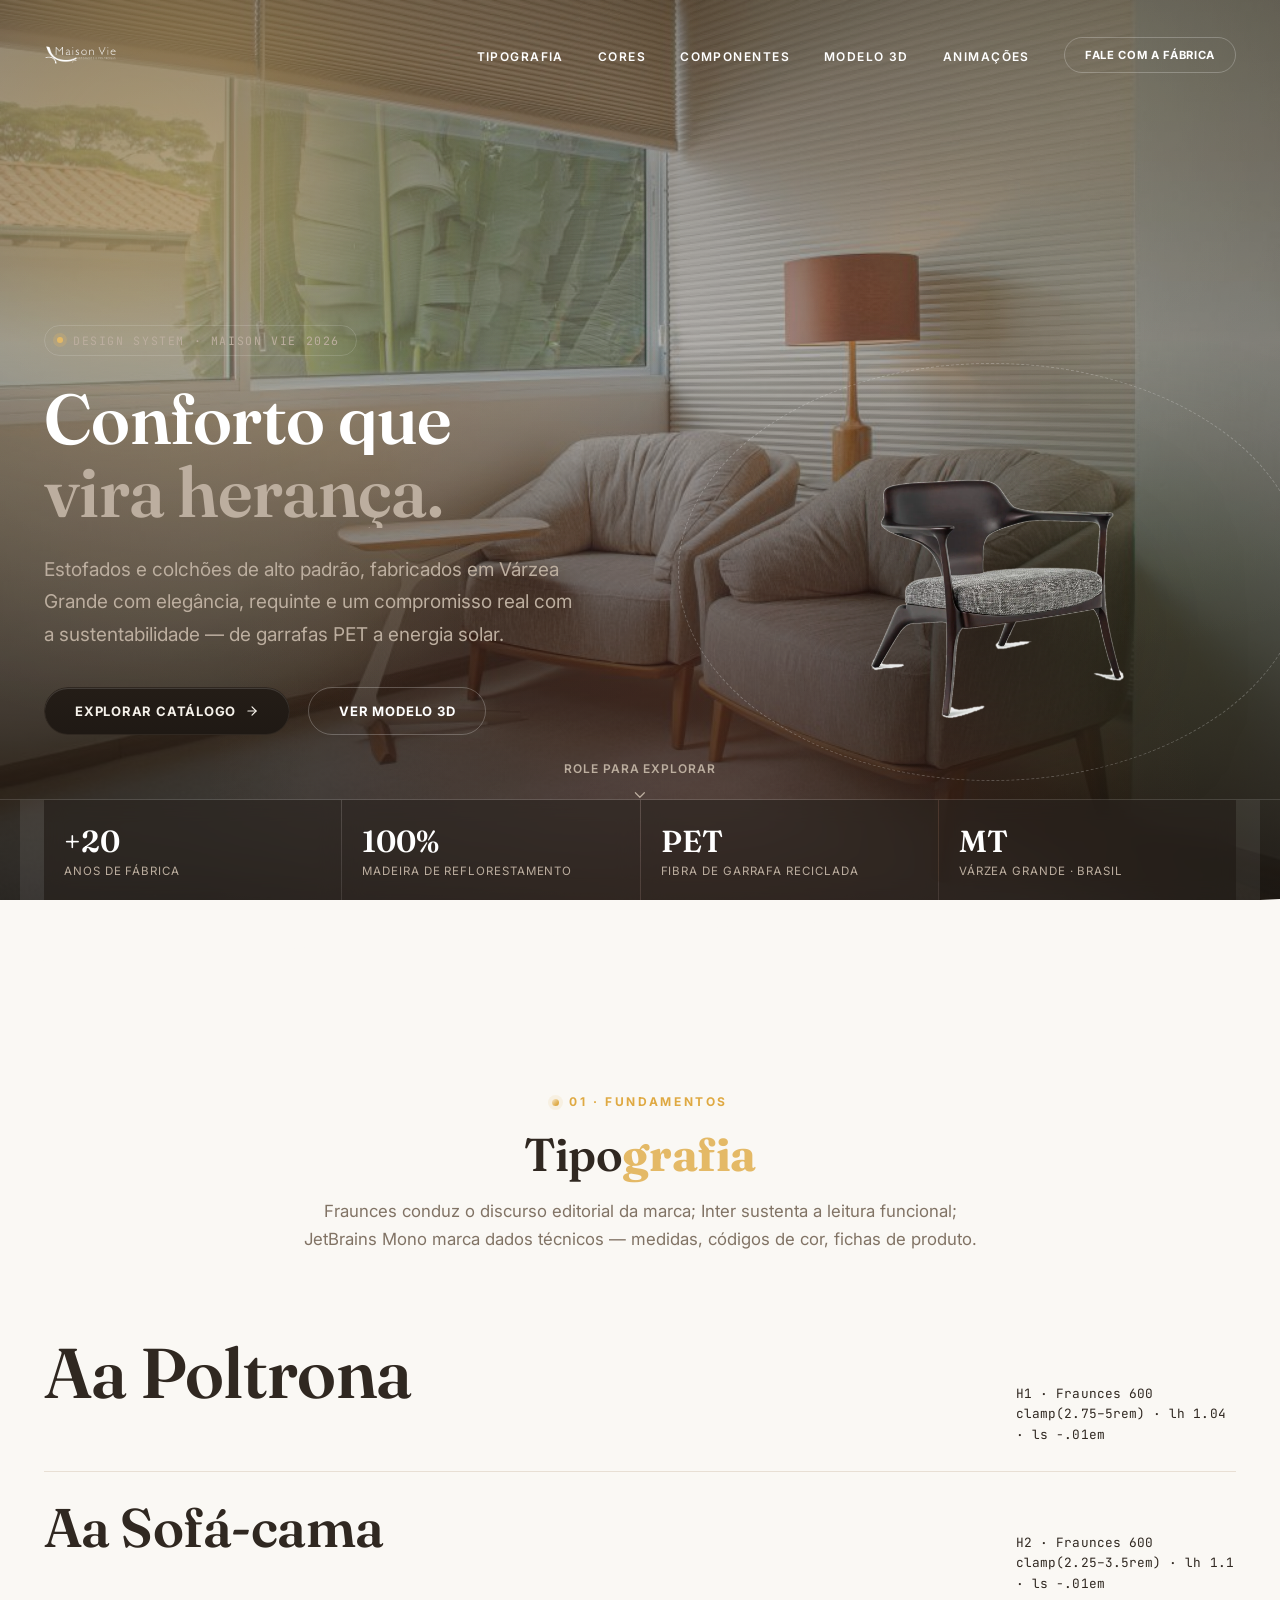
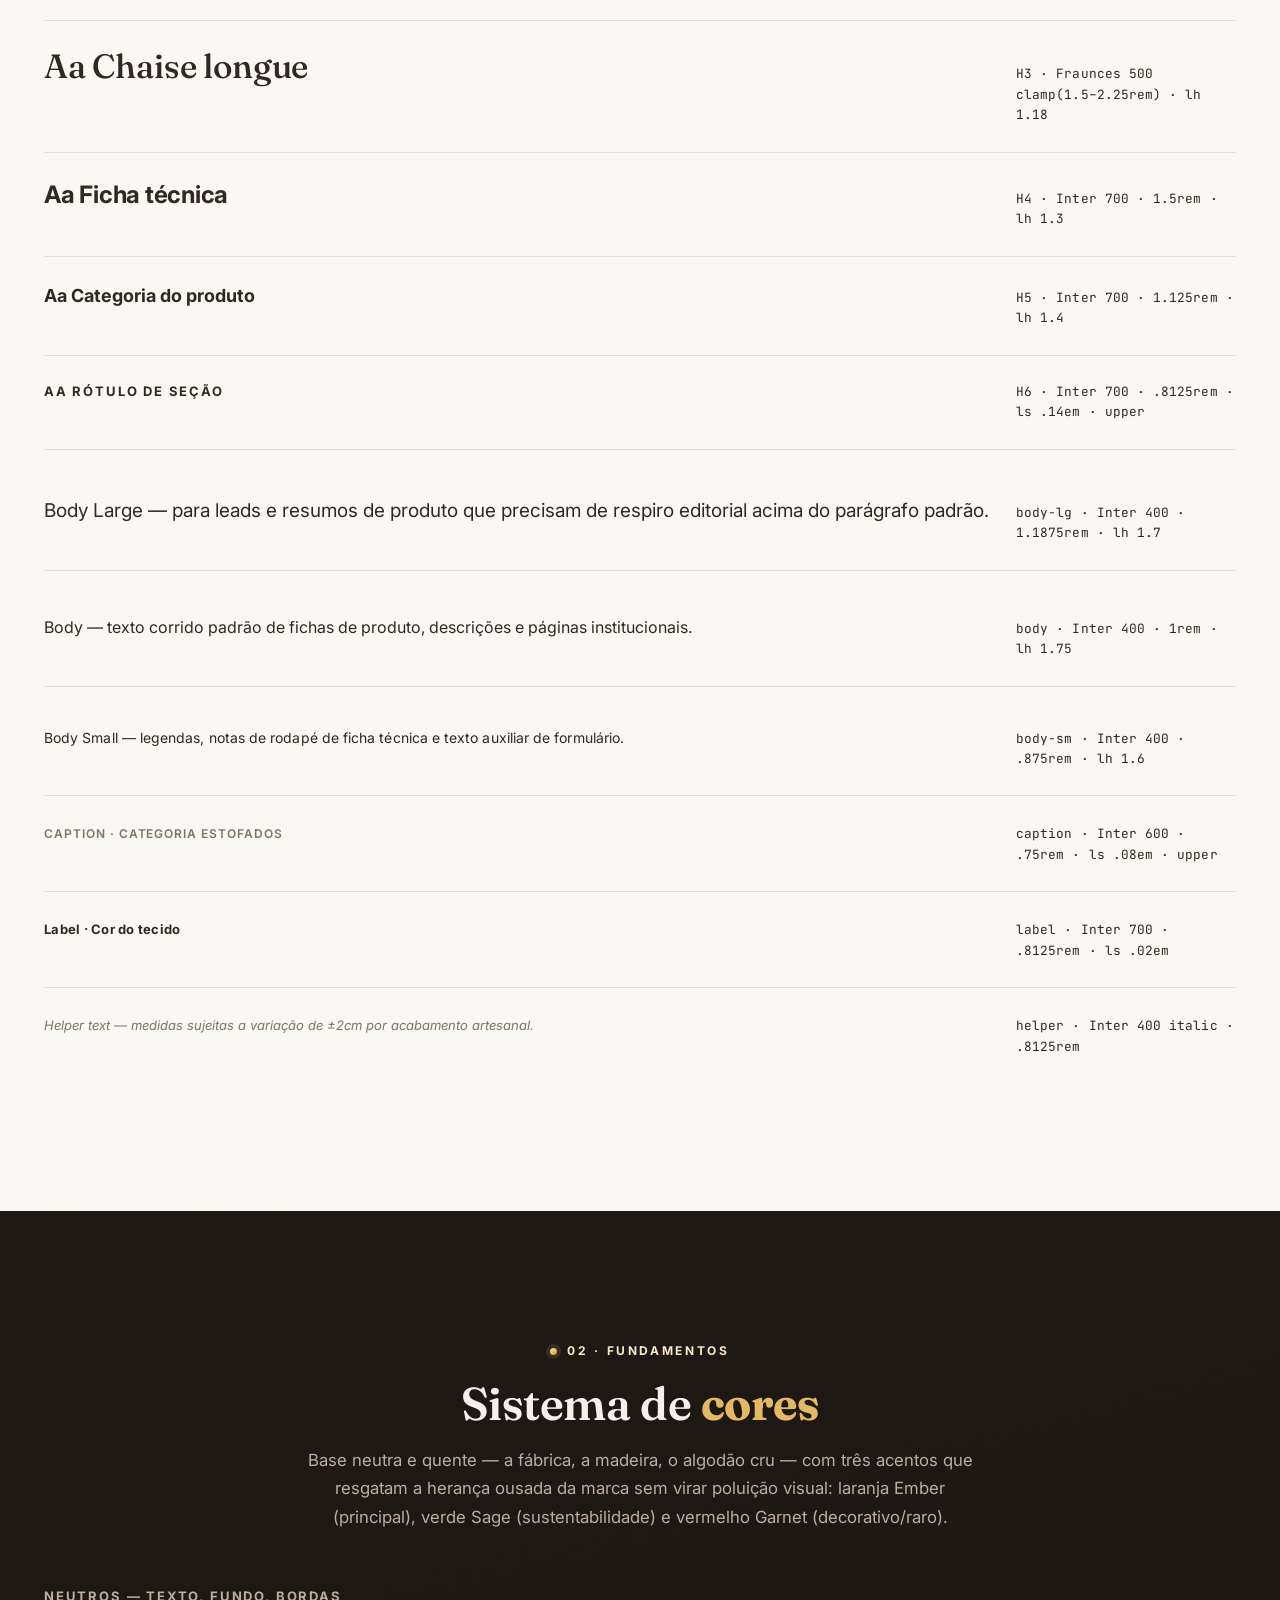
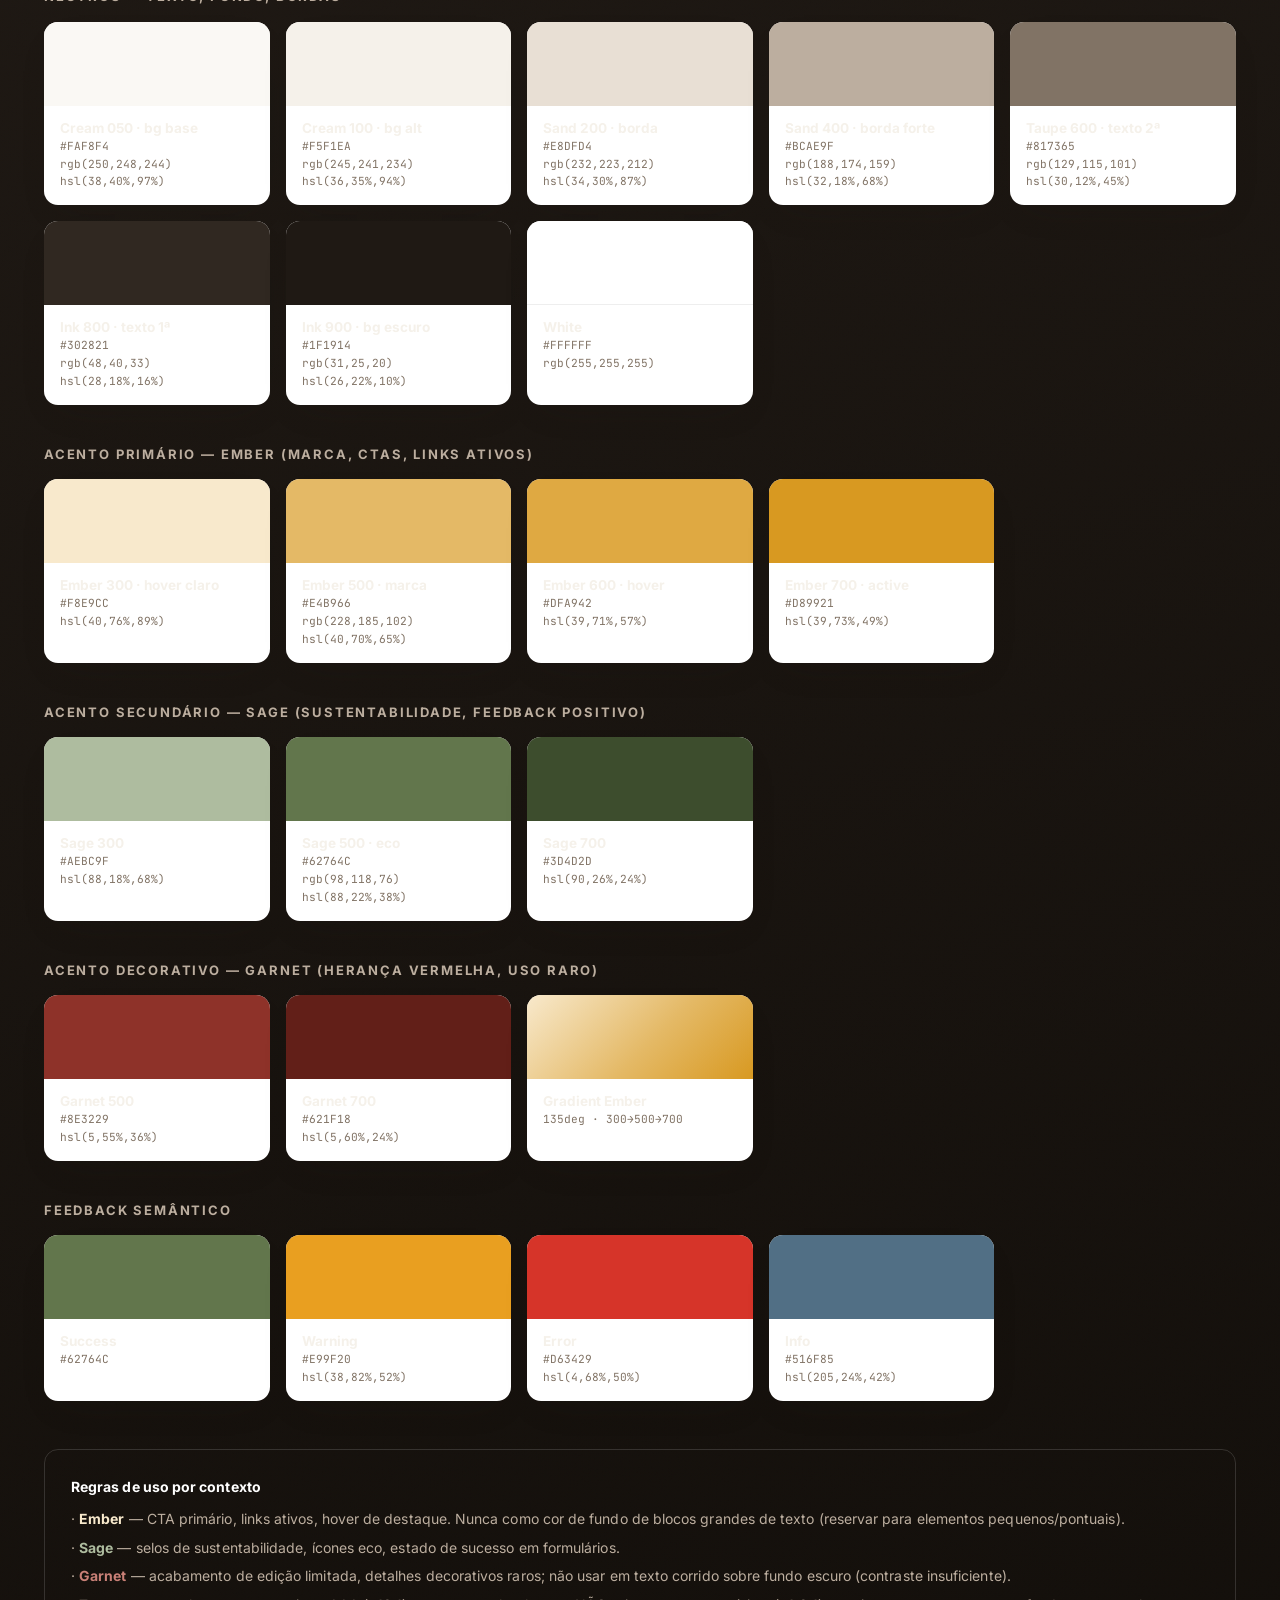
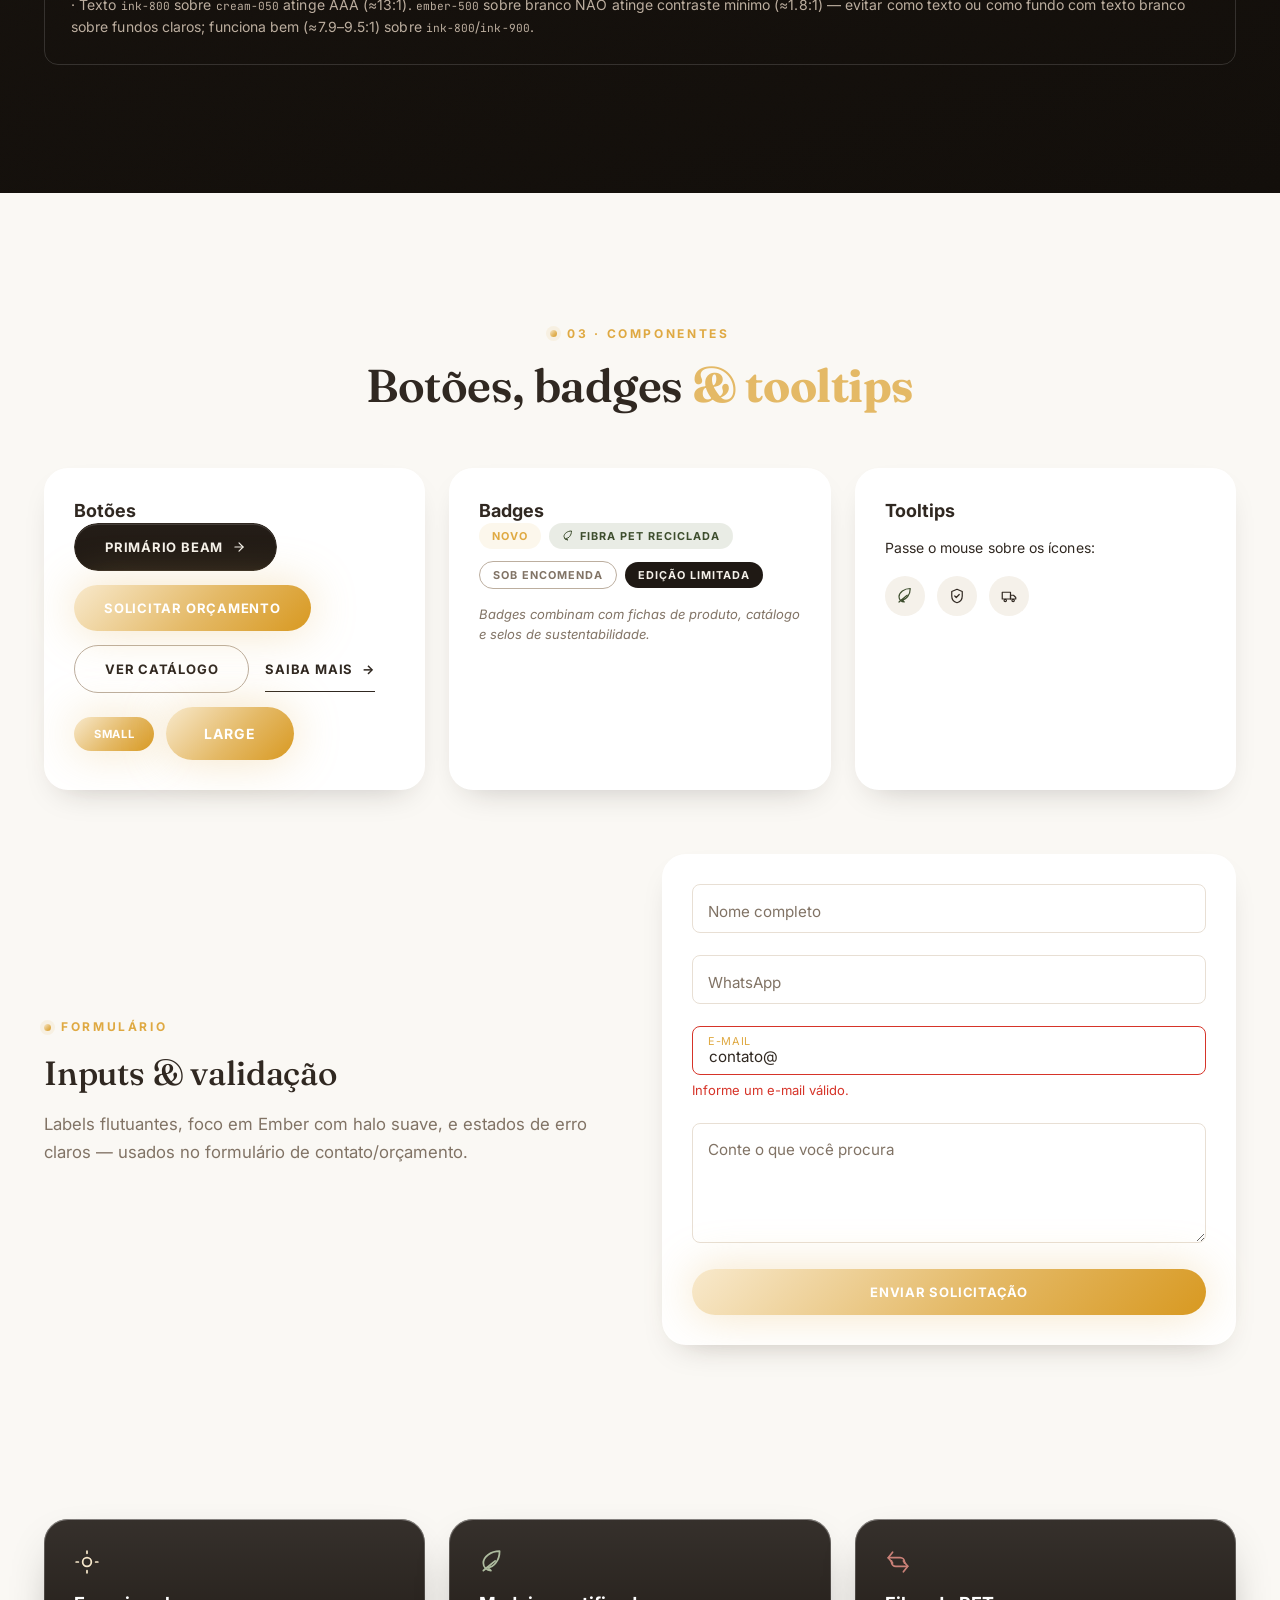
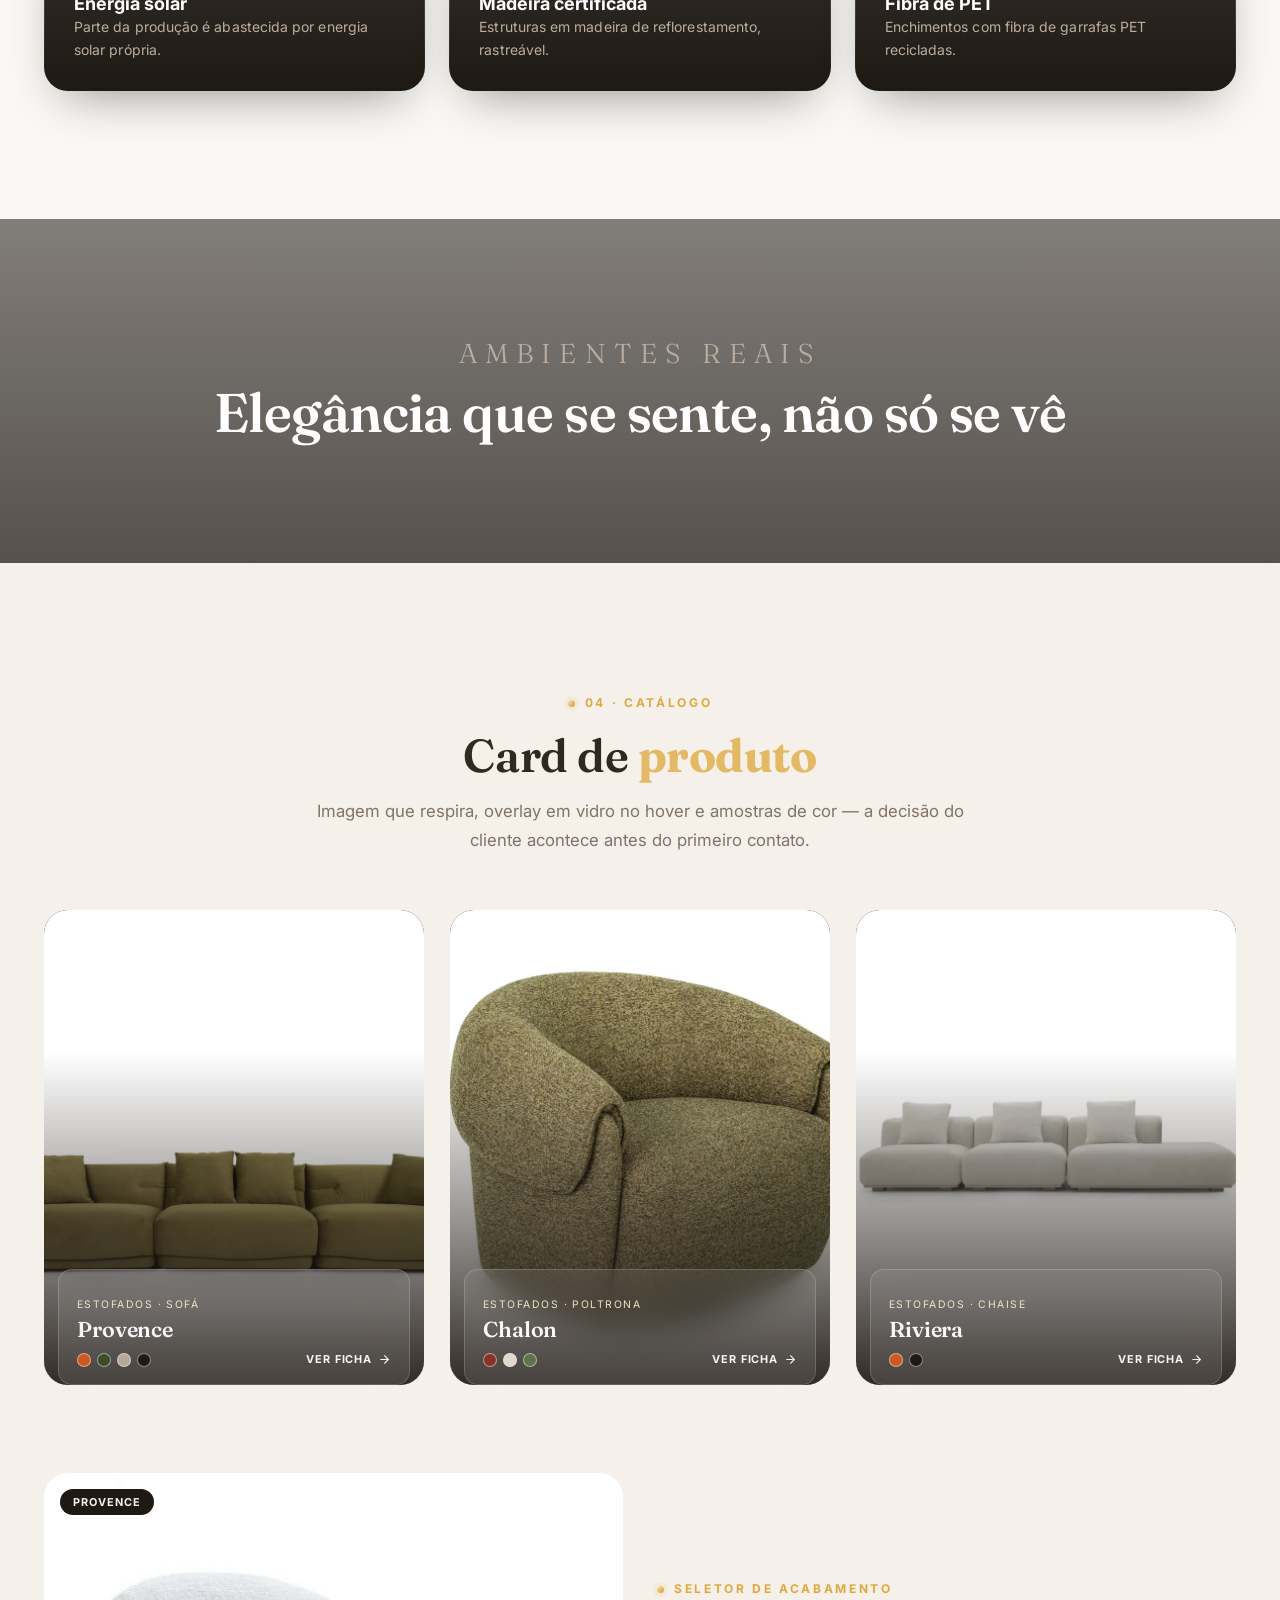
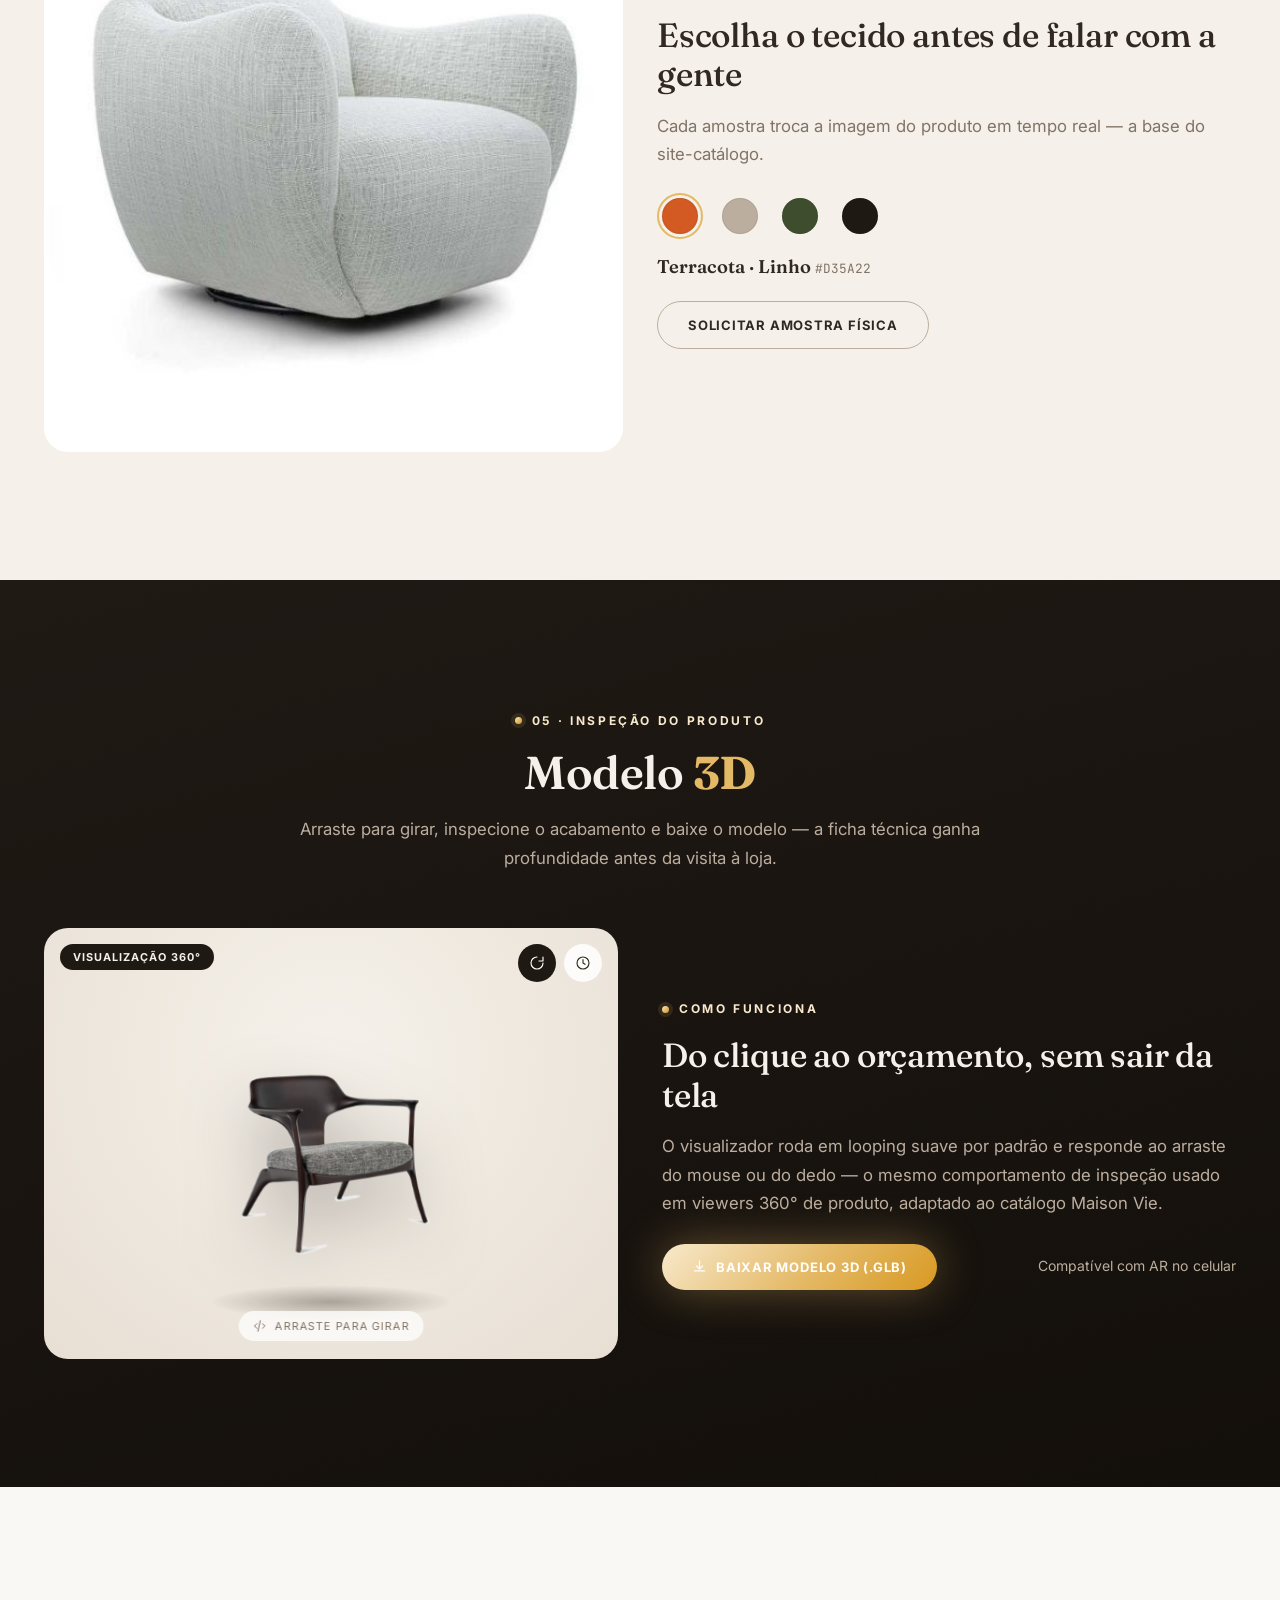
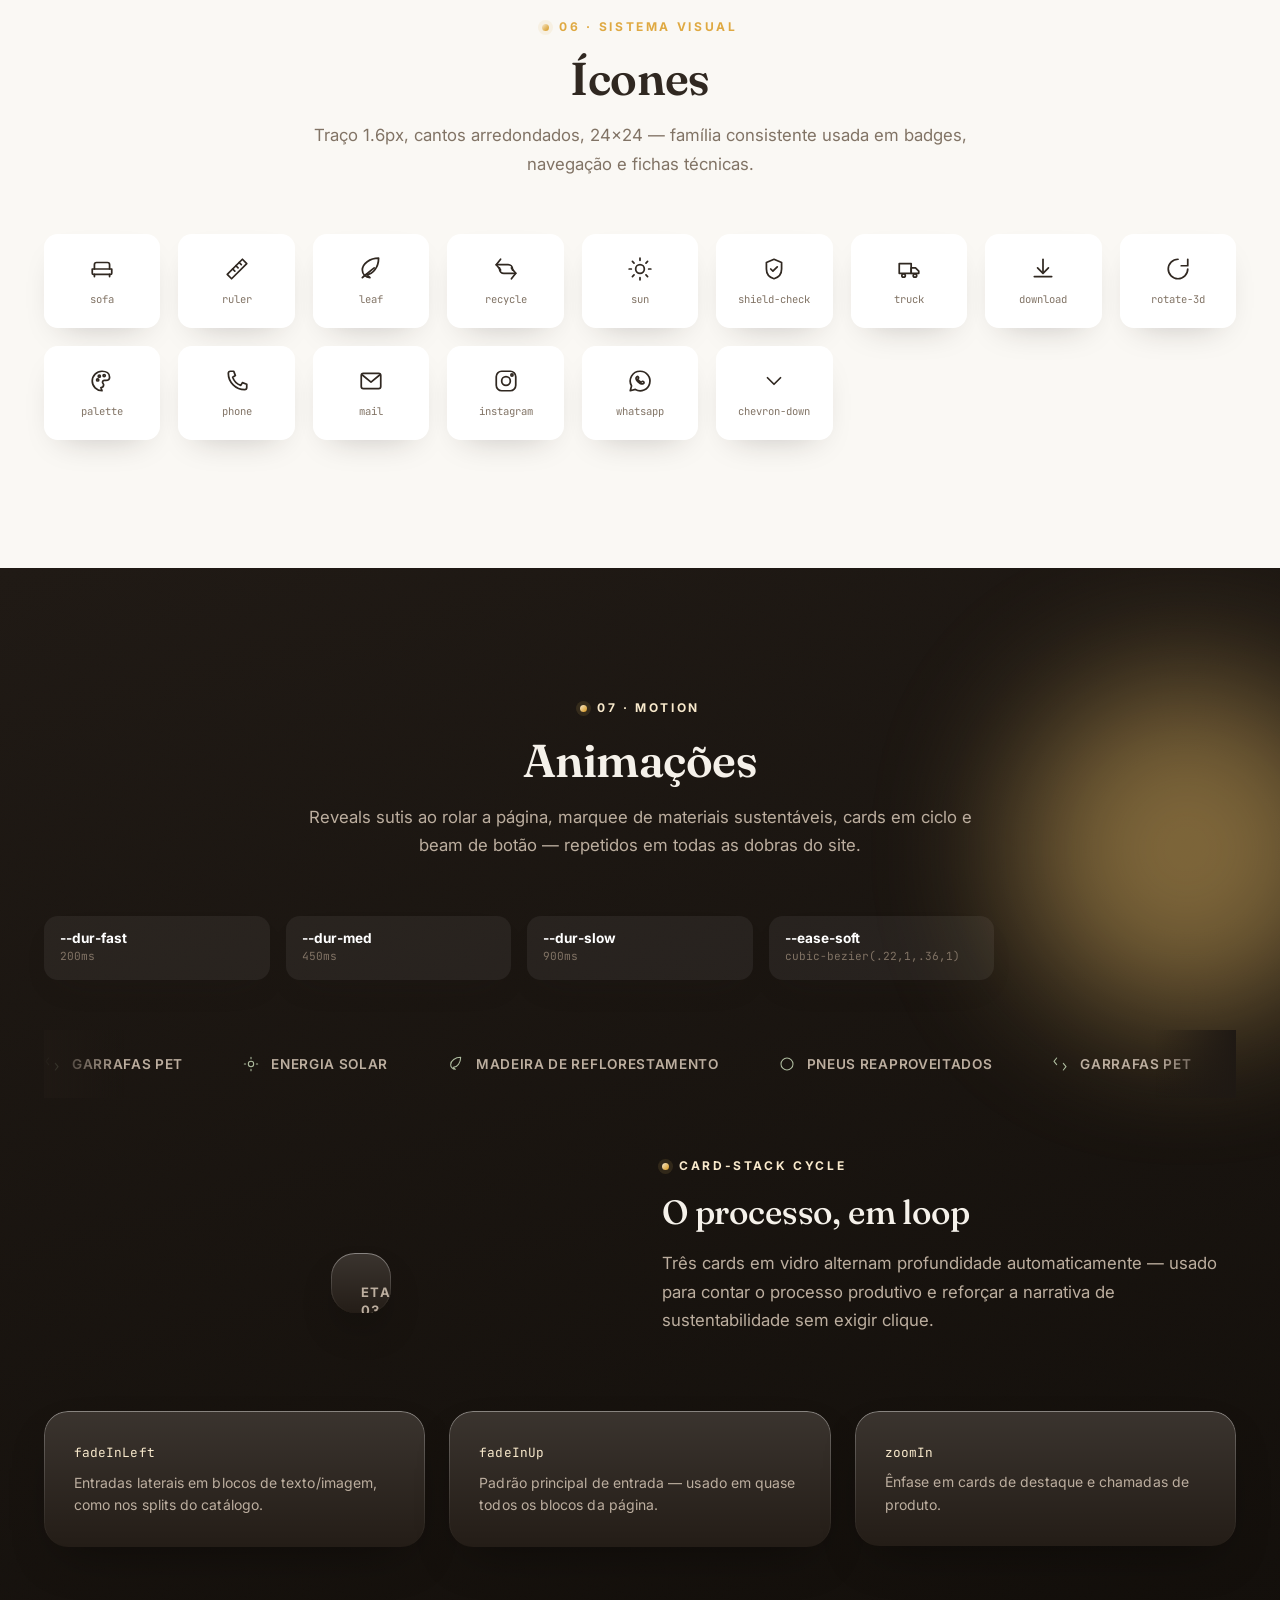
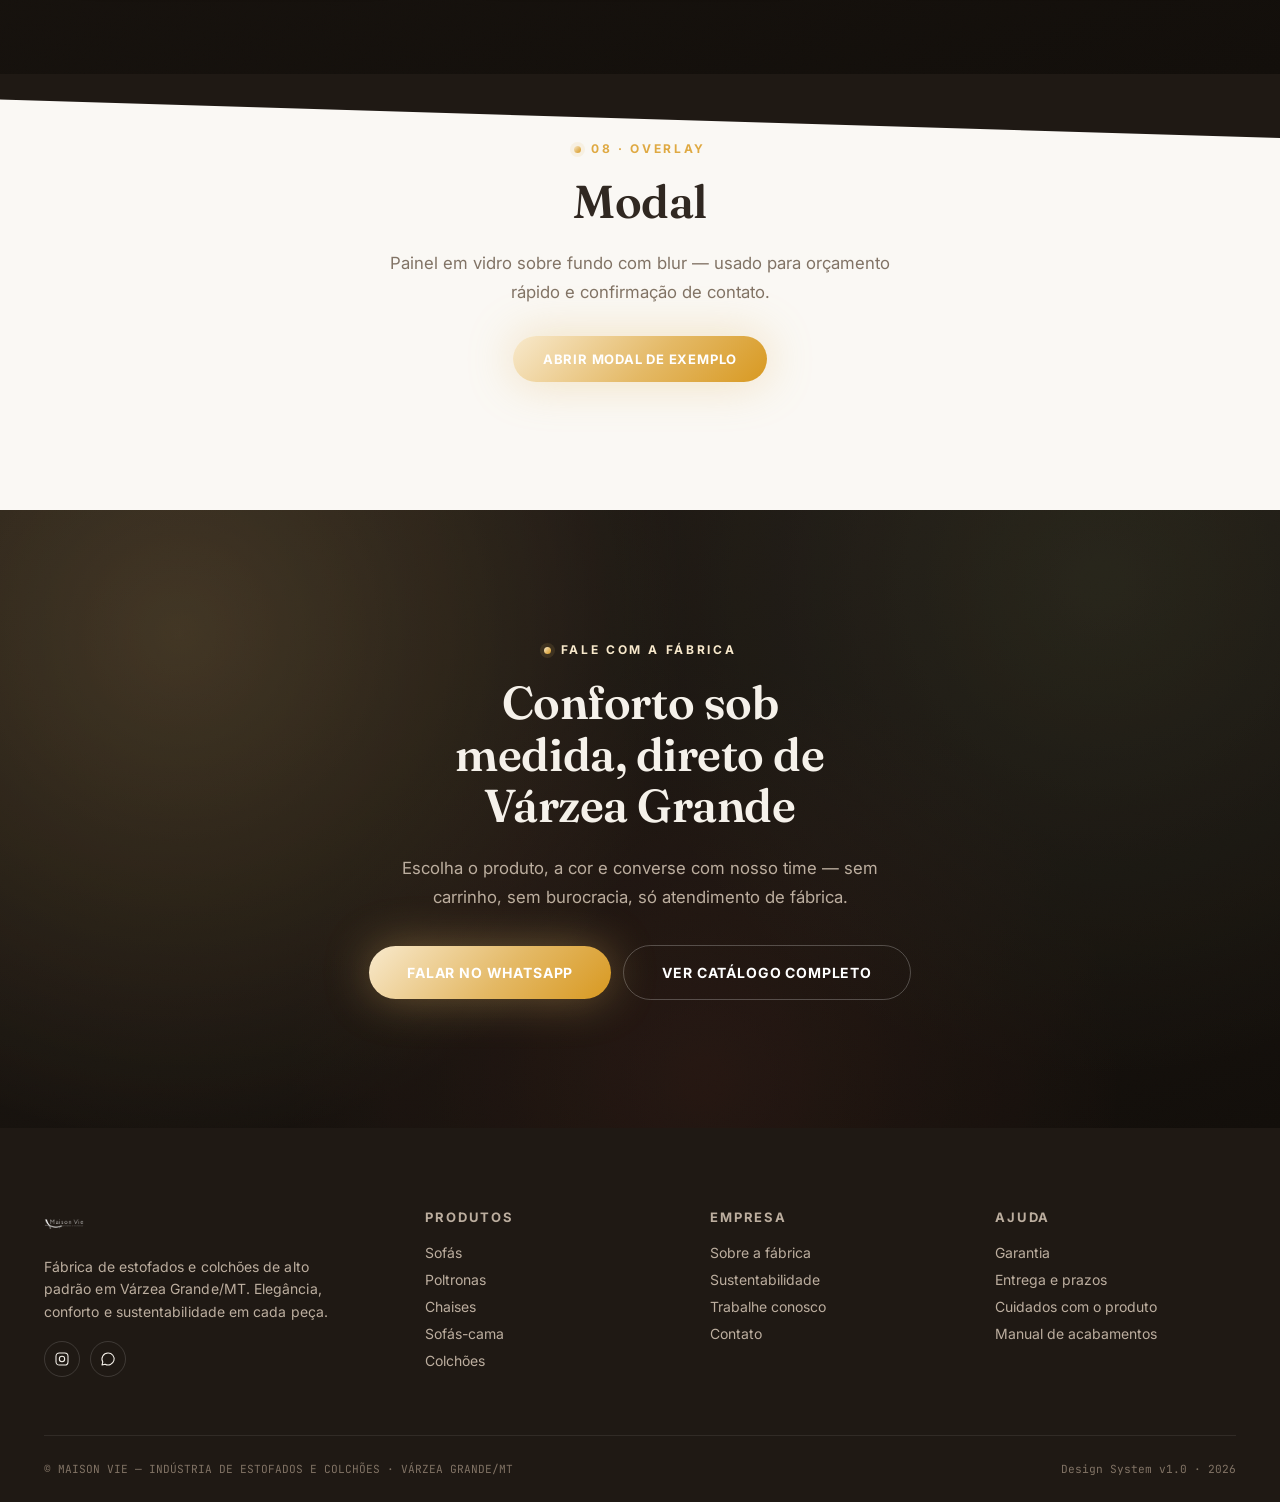
==== assets/design_system.html @ c8da2e6f "Initial commit: Maison Vie site Landing page com hero em vídeo, design system compartilhado (cores, " ====
<!DOCTYPE html>
<!--
  MAISON VIE — DESIGN SYSTEM
  Fábrica de estofados e colchões · Várzea Grande/MT
  Fontes de referência, cada uma usada apenas para o seu papel:
   1) pollusmoveis.com.br/design-system.html  → estrutura geral, arquitetura de seções, escala tipográfica, convenções de classe (.container/.section-title/.eyebrow/.btn/.catalog-card__*/.js-animation)
   2) artefacto.com.br_default/design-system.html → navbar fixa com troca de estado no scroll + composição/efeitos da hero
   3) meucentury.com/design-system.html → padrão de viewer 360°/3D do produto (arrastar para girar, inspeção do modelo)
   4) instagram-slides/index.html → motion system geral (reveal on scroll, marquee, border-beam, card-stack) + glassmorphism nos cards
-->
<html lang="pt-BR">
<head>
<meta charset="utf-8"/>
<meta name="viewport" content="width=device-width, initial-scale=1.0"/>
<title>Maison Vie — Design System</title>
<meta name="description" content="Sistema de design da Maison Vie — fábrica de estofados e colchões. Tipografia, cores, componentes e motion para um site-catálogo de alto padrão."/>
<link rel="icon" href="img/logo-maisonvie.png"/>

<!-- ============================================================
     FONTES — estratégia de carregamento
     - CDN: Google Fonts via preconnect + endpoint css2 (sem self-host nesta fase de protótipo).
     - font-display: swap em todas as famílias para evitar FOIT.
     - Faixas de peso carregadas sob demanda (apenas os pesos usados no sistema, nunca a família inteira):
       · Fraunces (display/editorial, eixo óptico 9..144) → 300 / 500 / 600 / 700 (+ itálico 500 para acento editorial)
       · Inter (corpo, UI, nav, labels) → 400 / 500 / 600 / 700 / 800
       · JetBrains Mono (specs, medidas, dados técnicos) → 400 / 500
     - Fallback stacks 100% locais caso o CDN falhe (ver --font-* abaixo).
     ============================================================ -->
<link rel="preconnect" href="https://fonts.googleapis.com"/>
<link rel="preconnect" href="https://fonts.gstatic.com" crossorigin/>
<link href="https://fonts.googleapis.com/css2?family=Fraunces:ital,opsz,wght@0,9..144,300;0,9..144,500;0,9..144,600;0,9..144,700;1,9..144,500&family=Inter:wght@400;500;600;700;800&family=JetBrains+Mono:wght@400;500&display=swap" rel="stylesheet"/>

<style>
/* ==========================================================================
   1. RESET & BASE
   ========================================================================== */
*,*::before,*::after{box-sizing:border-box;}
html{scroll-behavior:smooth;}
body{margin:0;font-family:var(--font-body);font-weight:400;font-size:1rem;color:var(--ink-800);background:var(--cream-050);-webkit-font-smoothing:antialiased;-moz-osx-font-smoothing:grayscale;text-rendering:optimizeLegibility;overflow-x:hidden;}
img{max-width:100%;display:block;}
a{color:inherit;text-decoration:none;}
ul{list-style:none;margin:0;padding:0;}
button{font:inherit;cursor:pointer;background:none;border:none;color:inherit;}
svg{display:block;}
::selection{background:var(--ember-300);color:var(--ink-900);}

/* ==========================================================================
   2. DESIGN TOKENS
   ========================================================================== */
:root{
  /* ---- type families ---- */
  --font-display:'Fraunces',ui-serif,Georgia,'Times New Roman',serif;      /* editorial, h1–h3, hero */
  --font-body:'Inter','Segoe UI',Helvetica,Arial,sans-serif;               /* corpo, UI, nav, labels */
  --font-mono:'JetBrains Mono','SFMono-Regular',Consolas,monospace;        /* specs, medidas, dados técnicos */

  /* ---- neutrals (base premium, quente) ---- */
  --white:#FFFFFF;
  --cream-050:#FAF8F4;
  --cream-100:#F5F1EA;
  --sand-200:#E8DFD4;
  --sand-400:#BCAE9F;
  --taupe-600:#817365;
  --ink-800:#302821;
  --ink-900:#1F1914;

  /* ---- primary accent · Ember (herança laranja) ---- */
  --ember-300:#F8E9CC;
  --ember-500:#E4B966;   /* cor de marca principal */
  --ember-600:#DFA942;
  --ember-700:#D89921;

  /* ---- secondary accent · Sage (herança verde / sustentabilidade) ---- */
  --sage-300:#AEBC9F;
  --sage-500:#62764C;
  --sage-700:#3D4D2D;

  /* ---- tertiary / decorative accent · Garnet (herança vermelha) ---- */
  --garnet-500:#8E3229;
  --garnet-700:#621F18;

  /* ---- feedback semântico ---- */
  --feedback-success:#62764C; /* = sage-500 */
  --feedback-warning:#E99F20;
  --feedback-error:#D63429;
  --feedback-info:#516F85;

  /* ---- opacidades utilitárias (rgba pré-calculadas a partir do accent primário) ---- */
  --ember-05:rgba(228,185,102,.05);
  --ember-12:rgba(228,185,102,.12);
  --ember-24:rgba(228,185,102,.24);
  --ember-45:rgba(228,185,102,.45);
  --ink-45:rgba(31,25,20,.45);
  --ink-70:rgba(31,25,20,.70);
  --white-08:rgba(255,255,255,.08);
  --white-14:rgba(255,255,255,.14);
  --white-24:rgba(255,255,255,.24);

  /* ---- gradientes de marca ---- */
  --gradient-ember:linear-gradient(135deg,var(--ember-300) 0%,var(--ember-500) 55%,var(--ember-700) 100%);
  --gradient-dark:linear-gradient(165deg,var(--ink-900) 0%,#120e0a 100%);
  --gradient-mesh:
    radial-gradient(circle at 14% 20%, rgba(228,185,102,.30), transparent 42%),
    radial-gradient(circle at 86% 12%, rgba(98,118,76,.24), transparent 40%),
    radial-gradient(circle at 55% 92%, rgba(142,50,41,.20), transparent 46%);

  /* ---- profundidade ---- */
  --shadow-soft:0 24px 60px -24px rgba(31,25,20,.35);
  --shadow-card:0 14px 34px -18px rgba(31,25,20,.28);
  --glow-ember:0 0 46px rgba(228,185,102,.38);

  /* ---- raio / espaço ---- */
  --radius-sm:8px; --radius-md:14px; --radius-lg:24px; --radius-full:999px;

  /* ---- motion tokens ---- */
  --ease-soft:cubic-bezier(.22,1,.36,1);
  --ease-out:cubic-bezier(.16,1,.3,1);
  --dur-fast:200ms; --dur-med:450ms; --dur-slow:900ms;
}

/* ==========================================================================
   3. ESCALA TIPOGRÁFICA
   h1→h6 · body-lg/body/body-sm · caption/label/helper
   ========================================================================== */
h1,.h1{font-family:var(--font-display);font-weight:600;font-size:clamp(2.75rem,2rem + 3vw,5rem);line-height:1.04;letter-spacing:-.01em;margin:0;}
h2,.h2{font-family:var(--font-display);font-weight:600;font-size:clamp(2.25rem,1.8rem + 2vw,3.5rem);line-height:1.1;letter-spacing:-.01em;margin:0;}
h3,.h3{font-family:var(--font-display);font-weight:500;font-size:clamp(1.5rem,1.3rem + 1vw,2.25rem);line-height:1.18;letter-spacing:-.005em;margin:0;}
h4,.h4{font-family:var(--font-body);font-weight:700;font-size:1.5rem;line-height:1.3;letter-spacing:-.01em;margin:0;}
h5,.h5{font-family:var(--font-body);font-weight:700;font-size:1.125rem;line-height:1.4;letter-spacing:0;margin:0;}
h6,.h6{font-family:var(--font-body);font-weight:700;font-size:.8125rem;line-height:1.4;letter-spacing:.14em;text-transform:uppercase;margin:0;}

.font-accent{font-family:var(--font-display);font-style:italic;font-weight:500;}
.text-gradient{background:var(--gradient-ember);-webkit-background-clip:text;background-clip:text;-webkit-text-fill-color:transparent;color:var(--ember-500);}

.body-lg{font-family:var(--font-body);font-weight:400;font-size:1.1875rem;line-height:1.7;letter-spacing:0;}
.body{font-family:var(--font-body);font-weight:400;font-size:1rem;line-height:1.75;letter-spacing:0;}
.body-sm{font-family:var(--font-body);font-weight:400;font-size:.875rem;line-height:1.6;letter-spacing:.005em;}
.caption{font-family:var(--font-body);font-weight:600;font-size:.75rem;line-height:1.5;letter-spacing:.08em;text-transform:uppercase;color:var(--taupe-600);}
.label{font-family:var(--font-body);font-weight:700;font-size:.8125rem;line-height:1.4;letter-spacing:.02em;}
.helper{font-family:var(--font-body);font-weight:400;font-size:.8125rem;line-height:1.5;font-style:italic;color:var(--taupe-600);}
code,.mono{font-family:var(--font-mono);font-size:.8em;}

.eyebrow{display:inline-flex;align-items:center;gap:10px;font-family:var(--font-body);font-weight:700;font-size:.75rem;line-height:1.4;letter-spacing:.22em;text-transform:uppercase;color:var(--ember-600);margin:0 0 18px;}
.eyebrow::before{content:"";width:7px;height:7px;border-radius:50%;background:var(--gradient-ember);box-shadow:0 0 0 4px var(--ember-12);animation:pulseDot 2.4s var(--ease-soft) infinite;}
.section--dark .eyebrow{color:var(--ember-300);}

.section-title{font-family:var(--font-display);font-weight:600;font-size:clamp(2rem,1.6rem + 1.6vw,3rem);line-height:1.12;letter-spacing:-.01em;}
.section-title strong{font-weight:700;color:var(--ember-500);}
.section-text{font-family:var(--font-body);font-size:1.05rem;line-height:1.7;color:var(--taupe-600);}
.section--dark .section-text{color:var(--sand-400);}

.nav-link{font-family:var(--font-body);font-weight:600;font-size:.75rem;letter-spacing:.12em;text-transform:uppercase;}

/* ==========================================================================
   4. LAYOUT / CONTAINERS / BACKGROUNDS DE SEÇÃO
   ========================================================================== */
.container{width:100%;max-width:1240px;margin:0 auto;padding:0 24px;}
.section{position:relative;padding-block:clamp(72px,10vw,150px);overflow:hidden;}
.section--dark{background:var(--gradient-dark);color:var(--cream-100);}
.section--light{background:var(--cream-050);}
.section--sand{background:var(--cream-100);}
.section__bg{position:absolute;inset:0;z-index:0;pointer-events:none;}
.section__head{position:relative;z-index:1;max-width:680px;margin:0 auto 56px;text-align:center;}
.section > .container{position:relative;z-index:1;}

.grain{position:absolute;inset:0;opacity:.045;mix-blend-mode:overlay;background-image:url("data:image/svg+xml;utf8,<svg xmlns='http://www.w3.org/2000/svg' width='140' height='140'><filter id='n'><feTurbulence type='fractalNoise' baseFrequency='0.85' numOctaves='2' stitchTiles='stitch'/></filter><rect width='100%25' height='100%25' filter='url(%23n)'/></svg>");}
.blob{position:absolute;border-radius:50%;filter:blur(70px);opacity:.5;animation:floatBlob 16s var(--ease-soft) infinite alternate;}
.grid-pattern{background-image:radial-gradient(circle at 1px 1px, rgba(255,255,255,.08) 1px, transparent 0);background-size:26px 26px;}

/* wave separator (mirrors pollus .wave-separator) */
.wave-separator{height:64px;margin:-1px 0;line-height:0;position:relative;z-index:1;}
.wave-separator svg{width:100%;height:100%;}
.wave-separator .fill-a{fill:var(--fill-a,#fff);}
.wave-separator .fill-b{fill:var(--fill-b,#fff);}

/* ==========================================================================
   5. MOTION / REVEAL ENGINE
   (fusão pollus .js-animation + AOS-like data-attr, motor instagram-slides IntersectionObserver)
   ========================================================================== */
@keyframes fadeIn{from{opacity:0;}to{opacity:1;}}
@keyframes fadeInUp{from{opacity:0;filter:blur(6px);transform:translate3d(0,36px,0);}to{opacity:1;filter:blur(0);transform:translate3d(0,0,0);}}
@keyframes fadeInLeft{from{opacity:0;filter:blur(6px);transform:translate3d(-36px,0,0);}to{opacity:1;filter:blur(0);transform:translate3d(0,0,0);}}
@keyframes fadeInRight{from{opacity:0;filter:blur(6px);transform:translate3d(36px,0,0);}to{opacity:1;filter:blur(0);transform:translate3d(0,0,0);}}
@keyframes zoomIn{from{opacity:0;transform:scale3d(.92,.92,1);}to{opacity:1;transform:scale3d(1,1,1);}}

.js-animation,[data-reveal]{opacity:0;animation-duration:900ms;animation-timing-function:var(--ease-soft);animation-fill-mode:both;}
.js-animation.in-view.fadeIn,[data-reveal="fade"].in-view{animation-name:fadeIn;}
.js-animation.in-view.fadeInUp,[data-reveal="up"].in-view{animation-name:fadeInUp;}
.js-animation.in-view.fadeInLeft,[data-reveal="left"].in-view{animation-name:fadeInLeft;}
.js-animation.in-view.fadeInRight,[data-reveal="right"].in-view{animation-name:fadeInRight;}
.js-animation.in-view.zoomIn,[data-reveal="zoom"].in-view{animation-name:zoomIn;}
[data-reveal-delay="1"].in-view{animation-delay:.1s;}
[data-reveal-delay="2"].in-view{animation-delay:.22s;}
[data-reveal-delay="3"].in-view{animation-delay:.34s;}
[data-reveal-delay="4"].in-view{animation-delay:.46s;}
[data-reveal-delay="5"].in-view{animation-delay:.58s;}
[data-reveal-delay="6"].in-view{animation-delay:.7s;}
[data-reveal-delay="7"].in-view{animation-delay:.82s;}

@keyframes pulseDot{0%,100%{box-shadow:0 0 0 0 rgba(228,185,102,.35);}50%{box-shadow:0 0 0 6px rgba(228,185,102,0);}}
@keyframes floatBlob{0%{transform:translate(0,0) scale(1);}100%{transform:translate(30px,-24px) scale(1.08);}}
@keyframes floatY{0%,100%{transform:translateY(0);}50%{transform:translateY(-16px);}}
@keyframes spin{to{transform:rotate(360deg);}}
@keyframes marquee{0%{transform:translateX(0);}100%{transform:translateX(-50%);}}
@keyframes cardCycle{
  0%,22%{transform:translateY(0) scale(1);z-index:3;opacity:1;filter:blur(0);}
  33%,55%{transform:translateY(-34px) scale(.9);z-index:1;opacity:.55;filter:blur(1.5px);}
  66%,88%{transform:translateY(-17px) scale(.95);z-index:2;opacity:.8;filter:blur(.5px);}
  100%{transform:translateY(0) scale(1);z-index:3;opacity:1;filter:blur(0);}
}

/* ==========================================================================
   6. NAVBAR (padrão artefacto: fixa, transparente → sólida no scroll, logo dupla)
   ========================================================================== */
.site-header{position:fixed;top:0;left:0;right:0;z-index:200;padding:26px 0;transition:background-color var(--dur-med) var(--ease-soft),padding var(--dur-med) var(--ease-soft),box-shadow var(--dur-med) var(--ease-soft),border-color var(--dur-med) var(--ease-soft);border-bottom:1px solid transparent;}
.site-header .container{display:flex;align-items:center;justify-content:space-between;gap:24px;}
/* logo: crossfade suave em vez de troca abrupta via display (logo-alt sobrepõe
   em posição absoluta e as duas cruzam em opacidade no scroll) */
.site-header__logo{position:relative;display:inline-flex;align-items:center;height:58px;}
.site-header__logo img{height:58px;width:auto;transition:opacity var(--dur-med) var(--ease-soft);}
.site-header__logo .logo-alt{position:absolute;left:0;top:0;opacity:0;}
.site-header--fixed{background:rgba(250,248,244,.86);backdrop-filter:blur(14px);-webkit-backdrop-filter:blur(14px);padding:14px 0;box-shadow:0 1px 0 rgba(31,25,20,.06),0 20px 40px -28px rgba(31,25,20,.25);border-bottom-color:var(--sand-200);}
.site-header--fixed .logo-main{opacity:0;}
.site-header--fixed .logo-alt{opacity:1;}
.site-header--fixed .nav-link{color:var(--ink-800);}
.site-header:not(.site-header--fixed) .nav-cta{border-color:var(--white-24);color:var(--white);}
.site-header:not(.site-header--fixed) .nav-cta:hover{background:var(--white);color:var(--ink-900);}

.nav-list{display:flex;align-items:center;gap:34px;}
.nav-link{color:var(--white);position:relative;padding:4px 0;}
.nav-link::after{content:"";position:absolute;left:0;right:100%;bottom:-2px;height:1px;background:currentColor;transition:right var(--dur-med) var(--ease-soft);}
.nav-link:hover::after{right:0;}
.nav-link:focus-visible,.nav-toggle:focus-visible{outline:2px solid var(--ember-500);outline-offset:4px;border-radius:2px;}
.nav-actions{display:flex;align-items:center;gap:18px;}

.nav-toggle{display:none;flex-direction:column;gap:5px;padding:8px;}
.nav-toggle span{width:22px;height:2px;background:var(--white);transition:transform var(--dur-fast) ease,opacity var(--dur-fast) ease,background var(--dur-fast) ease;}
.site-header--fixed .nav-toggle span{background:var(--ink-800);}

@media (max-width:960px){
  .nav-list{position:fixed;top:0;right:-300px;height:100vh;width:280px;background:var(--ink-900);flex-direction:column;align-items:flex-start;justify-content:center;gap:26px;padding:40px;transition:right var(--dur-med) var(--ease-soft);box-shadow:-10px 0 40px rgba(0,0,0,.3);}
  .nav-list.is-open{right:0;}
  .nav-list .nav-link{color:var(--cream-100);}
  .nav-actions{display:none;}
  .nav-toggle{display:flex;}
}

/* ==========================================================================
   7. HERO — primeira dobra (capricho: nav + mesh + grain + parallax + reveal)
   ========================================================================== */
.hero{position:relative;min-height:100vh;display:flex;flex-direction:column;justify-content:flex-end;background:var(--ink-900) url('img/hero-ambiance.jpg') center/cover no-repeat;overflow:hidden;}
.hero::before{content:"";position:absolute;inset:0;background:
    linear-gradient(180deg, rgba(31,25,20,.55) 0%, rgba(31,25,20,.35) 38%, rgba(20,16,12,.88) 100%);
  z-index:1;}
.hero__mesh{position:absolute;inset:0;background:var(--gradient-mesh);z-index:1;mix-blend-mode:screen;}
.hero__blob-a{width:420px;height:420px;background:var(--ember-500);top:-8%;left:-6%;}
.hero__blob-b{width:360px;height:360px;background:var(--sage-500);bottom:6%;right:-4%;animation-delay:-6s;}

.hero__content{position:relative;z-index:3;padding:170px 0 64px;}
.hero__grid{display:grid;grid-template-columns:1fr;gap:40px;align-items:end;}
@media (min-width:960px){.hero__grid{grid-template-columns:1.15fr .85fr;}}

.hero__tag{display:inline-flex;align-items:center;gap:10px;font-family:var(--font-mono);font-size:.72rem;letter-spacing:.14em;text-transform:uppercase;color:var(--sand-400);border:1px solid var(--white-14);border-radius:var(--radius-full);padding:7px 16px 7px 12px;margin-bottom:26px;}
.hero__tag .dot{width:6px;height:6px;border-radius:50%;background:var(--ember-500);box-shadow:0 0 0 4px var(--ember-24);animation:pulseDot 2.4s var(--ease-soft) infinite;}

.hero h1{color:var(--white);max-width:15ch;}
.hero h1 .line{display:block;overflow:hidden;}
.hero h1 .line span{display:inline-block;animation:fadeInUp 1s var(--ease-soft) both;}
.hero h1 .line:nth-child(1) span{animation-delay:.2s;}
.hero h1 .line:nth-child(2) span{animation-delay:.38s;color:var(--sand-400);}

.hero__lede{color:var(--sand-400);max-width:44ch;margin:26px 0 36px;}
.hero__cta-row{display:flex;flex-wrap:wrap;align-items:center;gap:18px;}

.hero__side{position:relative;}
.hero__frame{position:relative;border-radius:var(--radius-lg);overflow:visible;}
.hero__product{width:100%;filter:drop-shadow(0 40px 60px rgba(0,0,0,.5));animation:floatY 7s var(--ease-soft) infinite;}
.hero__ring{position:absolute;inset:-14%;border:1px dashed var(--white-24);border-radius:50%;z-index:-1;}

.hero__stats{position:relative;z-index:3;border-top:1px solid var(--white-14);}
.hero__stats .container{display:grid;grid-template-columns:repeat(2,1fr);gap:1px;background:var(--white-08);}
@media (min-width:760px){.hero__stats .container{grid-template-columns:repeat(4,1fr);}}
.hero__stat{background:rgba(31,25,20,.62);backdrop-filter:blur(10px);-webkit-backdrop-filter:blur(10px);padding:22px 20px;}
.hero__stat b{display:block;font-family:var(--font-display);font-weight:600;font-size:1.9rem;color:var(--white);}
.hero__stat span{display:block;font-family:var(--font-body);font-size:.72rem;letter-spacing:.08em;text-transform:uppercase;color:var(--sand-400);margin-top:4px;}

.scroll-cue{position:absolute;left:50%;bottom:96px;transform:translateX(-50%);z-index:3;display:flex;flex-direction:column;align-items:center;gap:8px;color:var(--sand-400);}
.scroll-cue .chev{animation:floatY 1.8s ease-in-out infinite;}

/* ==========================================================================
   8. BOTÕES
   ========================================================================== */
.btn{display:inline-flex;align-items:center;justify-content:center;gap:9px;font-family:var(--font-body);font-weight:700;font-size:.8125rem;letter-spacing:.06em;text-transform:uppercase;padding:15px 30px;border-radius:var(--radius-full);transition:transform var(--dur-fast) var(--ease-out),box-shadow var(--dur-fast) var(--ease-out),background var(--dur-fast) ease,color var(--dur-fast) ease,border-color var(--dur-fast) ease;white-space:nowrap;}
.btn:active{transform:translateY(1px) scale(.98);}
.btn:focus-visible{outline:2px solid var(--ember-500);outline-offset:3px;}
.btn-sm{padding:10px 20px;font-size:.7rem;}
.btn-lg{padding:18px 38px;font-size:.875rem;}

.btn-primary{position:relative;background:var(--gradient-ember);color:var(--white);box-shadow:var(--glow-ember);overflow:hidden;}
.btn-primary::before{content:"";position:absolute;inset:0;background:linear-gradient(120deg,transparent,rgba(255,255,255,.35),transparent);transform:translateX(-120%);}
.btn-primary:hover{transform:translateY(-2px);box-shadow:0 0 60px rgba(228,185,102,.5);}
.btn-primary:hover::before{transform:translateX(120%);transition:transform .7s var(--ease-soft);}

.btn-outline{border:1px solid var(--sand-400);color:var(--ink-800);background:transparent;}
.btn-outline:hover{background:var(--ink-800);border-color:var(--ink-800);color:var(--white);transform:translateY(-1px);box-shadow:var(--shadow-card);}
.section--dark .btn-outline,.hero .btn-outline{border-color:var(--white-24);color:var(--white);}
.section--dark .btn-outline:hover,.hero .btn-outline:hover{background:var(--white);color:var(--ink-900);}

.btn-ghost{color:var(--ink-800);padding-left:4px;padding-right:4px;border-radius:0;position:relative;}
.btn-ghost::after{content:"";position:absolute;left:4px;right:4px;bottom:0;height:1px;background:currentColor;transform:scaleX(1);transform-origin:right;transition:transform var(--dur-med) var(--ease-soft);}
.btn-ghost:hover::after{transform-origin:left;transform:scaleX(1.06);}
.btn-ghost__arrow{display:inline-block;transition:transform var(--dur-fast) var(--ease-out);}
.btn-ghost:hover .btn-ghost__arrow{transform:translateX(4px);}

/* botão beam (instagram-slides: borda giratória em conic-gradient)
   hover premium: elevação + glow na cor de acento + sheen percorrendo a face;
   active dá o "tato" do clique com leve recuo. */
.btn-beam{position:relative;padding:1px;border-radius:var(--radius-full);overflow:hidden;transition:transform var(--dur-fast) var(--ease-out),filter var(--dur-med) var(--ease-out);}
.btn-beam .btn-beam__ring{position:absolute;inset:-60%;animation:spin 3s linear infinite;background:conic-gradient(from 90deg at 50% 50%, transparent 0%, transparent 74%, var(--ember-300) 100%);opacity:0;transition:opacity var(--dur-med) ease;}
.btn-beam:hover{transform:translateY(-2px) scale(1.02);filter:drop-shadow(0 16px 32px rgba(228,185,102,.32)) drop-shadow(0 6px 16px rgba(15,12,9,.4));}
.btn-beam:active{transform:translateY(0) scale(.97);filter:drop-shadow(0 6px 14px rgba(228,185,102,.28));}
.btn-beam:focus-visible{outline:2px solid var(--ember-500);outline-offset:4px;}
.btn-beam:hover .btn-beam__ring{opacity:1;}
.btn-beam__static{position:absolute;inset:0;border-radius:var(--radius-full);background:var(--ink-800);transition:opacity var(--dur-med) ease;}
.btn-beam:hover .btn-beam__static{opacity:0;}
.btn-beam__face{position:relative;display:flex;align-items:center;gap:9px;overflow:hidden;font-family:var(--font-body);font-weight:700;font-size:.8125rem;letter-spacing:.06em;text-transform:uppercase;color:var(--cream-100);background:linear-gradient(180deg,#241d17,var(--ink-900));border-radius:var(--radius-full);padding:15px 30px;box-shadow:inset 0 1px 0 rgba(255,255,255,.14);}
.btn-beam__face::before{content:"";position:absolute;inset:0;background:linear-gradient(120deg,transparent,rgba(255,255,255,.16),transparent);transform:translateX(-120%);}
.btn-beam:hover .btn-beam__face::before{transform:translateX(120%);transition:transform .7s var(--ease-soft);}
.btn-beam__face svg{position:relative;transition:transform var(--dur-fast) ease;}
.btn-beam:hover .btn-beam__face svg{transform:translateX(3px);}

/* ==========================================================================
   9. BADGES
   ========================================================================== */
.badge{display:inline-flex;align-items:center;gap:6px;font-family:var(--font-body);font-weight:700;font-size:.68rem;letter-spacing:.09em;text-transform:uppercase;padding:6px 13px;border-radius:var(--radius-full);}
.badge-ember{background:var(--ember-12);color:var(--ember-600);}
.badge-sage{background:rgba(98,118,76,.14);color:var(--sage-700);}
.badge-sage svg{width:12px;height:12px;}
.badge-outline{background:transparent;border:1px solid var(--sand-400);color:var(--taupe-600);}
.badge-dark{background:var(--ink-900);color:var(--cream-100);}

/* ==========================================================================
   10. TOOLTIP (CSS puro, via atributo data-tooltip)
   ========================================================================== */
[data-tooltip]{position:relative;}
[data-tooltip]::after{content:attr(data-tooltip);position:absolute;left:50%;bottom:calc(100% + 10px);transform:translate(-50%,4px);background:var(--ink-900);color:var(--cream-100);font-family:var(--font-body);font-size:.7rem;font-weight:600;letter-spacing:.02em;white-space:nowrap;padding:7px 12px;border-radius:var(--radius-sm);opacity:0;pointer-events:none;transition:opacity var(--dur-fast) ease,transform var(--dur-fast) ease;box-shadow:var(--shadow-card);z-index:20;}
[data-tooltip]::before{content:"";position:absolute;left:50%;bottom:calc(100% + 5px);transform:translateX(-50%);border:5px solid transparent;border-top-color:var(--ink-900);opacity:0;transition:opacity var(--dur-fast) ease;z-index:20;}
[data-tooltip]:hover::after,[data-tooltip]:focus-visible::after{opacity:1;transform:translate(-50%,0);}
[data-tooltip]:hover::before,[data-tooltip]:focus-visible::before{opacity:1;}

/* ==========================================================================
   11. FORM / INPUTS
   ========================================================================== */
.field{position:relative;margin-bottom:22px;}
.field input,.field textarea,.field select{width:100%;font-family:var(--font-body);font-size:.95rem;color:var(--ink-800);background:var(--white);border:1px solid var(--sand-200);border-radius:var(--radius-sm);padding:20px 16px 8px;transition:border-color var(--dur-fast) ease,box-shadow var(--dur-fast) ease;}
.field textarea{resize:vertical;min-height:120px;}
.field input:focus,.field textarea:focus,.field select:focus{outline:none;border-color:var(--ember-500);box-shadow:0 0 0 4px var(--ember-12);}
.field label{position:absolute;left:16px;top:18px;font-family:var(--font-body);font-size:.95rem;color:var(--taupe-600);transition:all var(--dur-fast) var(--ease-out);pointer-events:none;}
.field input:focus + label,.field input:not(:placeholder-shown) + label,
.field textarea:focus + label,.field textarea:not(:placeholder-shown) + label,
.field select:focus + label,.field.select-filled label{top:8px;font-size:.68rem;letter-spacing:.06em;text-transform:uppercase;color:var(--ember-600);}
.field .helper{margin-top:6px;display:block;}
.field.has-error input{border-color:var(--feedback-error);}
.field.has-error .helper{color:var(--feedback-error);font-style:normal;}
.field input:disabled{background:var(--cream-100);color:var(--sand-400);cursor:not-allowed;}

/* ==========================================================================
   12. CARDS — genérico + vidro (glassmorphism, ref. instagram-slides)
   ========================================================================== */
.card{background:var(--white);border-radius:var(--radius-lg);padding:30px;box-shadow:var(--shadow-card);}

.card--glass{
  position:relative;overflow:hidden;border-radius:var(--radius-lg);
  background:linear-gradient(180deg, rgba(255,255,255,.10), rgba(255,255,255,0));
  backdrop-filter:blur(18px);-webkit-backdrop-filter:blur(18px);
  box-shadow:0 20px 50px -20px rgba(0,0,0,.45), inset 0 1px 0 rgba(255,255,255,.16);
  padding:30px;
}
.card--glass::before{content:"";position:absolute;inset:0;padding:1px;border-radius:inherit;background:linear-gradient(180deg,rgba(255,255,255,.28),rgba(255,255,255,0));-webkit-mask:linear-gradient(#fff 0 0) content-box,linear-gradient(#fff 0 0);-webkit-mask-composite:xor;mask-composite:exclude;pointer-events:none;}
.card--glass::after{content:"";position:absolute;inset:0;opacity:0;transition:opacity .5s ease;background:radial-gradient(420px circle at var(--mx,50%) var(--my,50%), rgba(255,255,255,.14), transparent 42%);pointer-events:none;}
.card--glass:hover::after{opacity:1;}

/* ==========================================================================
   13. CATALOG CARD — card de produto (nomes de classe ecoam pollus .catalog-card__*)
   ========================================================================== */
.catalog-grid{display:grid;grid-template-columns:repeat(auto-fit,minmax(260px,1fr));gap:26px;}
.catalog-card{position:relative;border-radius:var(--radius-lg);overflow:hidden;background:var(--ink-900);}
.catalog-card__figure{position:relative;aspect-ratio:4/5;overflow:hidden;margin:0;}
.catalog-card__figure img{width:100%;height:100%;object-fit:cover;transition:transform .7s var(--ease-soft);}
.catalog-card:hover .catalog-card__figure img{transform:scale(1.08);}
.catalog-card__scrim{position:absolute;inset:0;background:linear-gradient(180deg, rgba(31,25,20,0) 30%, rgba(31,25,20,.92) 100%);}
.catalog-card__glass{position:absolute;left:14px;right:14px;bottom:14px;padding:18px;border-radius:var(--radius-md);background:rgba(255,255,255,.10);backdrop-filter:blur(16px);-webkit-backdrop-filter:blur(16px);border:1px solid rgba(255,255,255,.18);transform:translateY(14px);opacity:.96;transition:transform var(--dur-med) var(--ease-soft);}
.catalog-card:hover .catalog-card__glass{transform:translateY(0);}
.catalog-card__eyebrow{font-family:var(--font-body);font-size:.65rem;letter-spacing:.14em;text-transform:uppercase;color:var(--ember-300);margin-bottom:6px;}
.catalog-card__name{font-family:var(--font-display);font-weight:600;font-size:1.35rem;color:var(--white);}
.catalog-card__meta{display:flex;align-items:center;justify-content:space-between;margin-top:10px;}
.catalog-card__swatches{display:flex;gap:6px;}
.catalog-card__swatches i{width:14px;height:14px;border-radius:50%;border:1px solid rgba(255,255,255,.5);display:block;}
.catalog-card__link{display:inline-flex;align-items:center;gap:6px;font-family:var(--font-body);font-weight:700;font-size:.68rem;letter-spacing:.08em;text-transform:uppercase;color:var(--white);}
.catalog-card__link svg{width:13px;height:13px;transition:transform var(--dur-fast) ease;}
.catalog-card:hover .catalog-card__link svg{transform:translateX(3px);}

/* ==========================================================================
   14. SELETOR DE COR — amostras de acabamento que trocam a imagem do produto
   ========================================================================== */
.color-selector{display:grid;grid-template-columns:1fr;gap:34px;align-items:center;}
@media (min-width:860px){.color-selector{grid-template-columns:1fr 1fr;}}
.color-selector__stage{position:relative;border-radius:var(--radius-lg);overflow:hidden;aspect-ratio:1/1;background:var(--cream-100);}
.color-selector__stage img{position:absolute;inset:0;width:100%;height:100%;object-fit:cover;opacity:0;transition:opacity .5s var(--ease-soft);}
.color-selector__stage img.is-active{opacity:1;}
.color-selector__tag{position:absolute;top:16px;left:16px;z-index:2;}

.swatch-row{display:flex;flex-wrap:wrap;gap:14px;margin:22px 0 6px;}
.swatch{position:relative;width:46px;height:46px;border-radius:50%;cursor:pointer;border:2px solid transparent;padding:3px;transition:transform var(--dur-fast) var(--ease-out),border-color var(--dur-fast) ease;}
.swatch i{display:block;width:100%;height:100%;border-radius:50%;box-shadow:inset 0 0 0 1px rgba(0,0,0,.08);}
.swatch:hover{transform:translateY(-3px);}
.swatch.is-active{border-color:var(--ember-500);}
.swatch.is-active::after{content:"";position:absolute;inset:-6px;border:1px solid var(--sand-400);border-radius:50%;}
.color-selector__name{font-family:var(--font-display);font-weight:600;font-size:1.15rem;}
.color-selector__code{color:var(--taupe-600);}

/* ==========================================================================
   15. VIEWER 3D — inspeção do produto (padrão meucentury: arrastar para girar)
   ========================================================================== */
.viewer-3d{position:relative;border-radius:var(--radius-lg);overflow:hidden;background:radial-gradient(circle at 50% 30%, var(--cream-100), var(--sand-200));aspect-ratio:4/3;perspective:1200px;cursor:grab;user-select:none;}
.viewer-3d.is-dragging{cursor:grabbing;}
.viewer-3d__stage{position:absolute;inset:0;display:flex;align-items:center;justify-content:center;transform-style:preserve-3d;}
.viewer-3d__product{width:64%;transform:rotateY(var(--ry,0deg)) rotateX(6deg);transform-style:preserve-3d;filter:drop-shadow(0 30px 34px rgba(31,25,20,.28));transition:transform .08s linear;}
.viewer-3d__shadow{position:absolute;bottom:9%;left:50%;width:46%;height:8%;background:radial-gradient(ellipse at center, rgba(31,25,20,.32), transparent 70%);transform:translateX(-50%) scaleX(var(--shadow-scale,1));}
.viewer-3d__badge{position:absolute;top:16px;left:16px;z-index:3;}
.viewer-3d__hint{position:absolute;bottom:18px;left:50%;transform:translateX(-50%);display:flex;align-items:center;gap:8px;font-family:var(--font-body);font-size:.68rem;letter-spacing:.08em;text-transform:uppercase;color:var(--taupe-600);background:rgba(255,255,255,.72);backdrop-filter:blur(8px);padding:8px 14px;border-radius:var(--radius-full);z-index:3;transition:opacity var(--dur-med) ease;}
.viewer-3d__hint svg{animation:floatY 1.6s ease-in-out infinite;}
.viewer-3d.is-dragging .viewer-3d__hint,.viewer-3d.is-interacted .viewer-3d__hint{opacity:0;}
.viewer-3d__controls{position:absolute;top:16px;right:16px;z-index:3;display:flex;gap:8px;}
.viewer-3d__btn{width:38px;height:38px;border-radius:50%;background:rgba(255,255,255,.85);backdrop-filter:blur(8px);display:flex;align-items:center;justify-content:center;color:var(--ink-800);transition:background var(--dur-fast) ease,transform var(--dur-fast) ease;}
.viewer-3d__btn:hover{background:var(--white);transform:translateY(-2px);}
.viewer-3d__btn.is-active{background:var(--ink-900);color:var(--white);}
.viewer-3d__foot{display:flex;flex-wrap:wrap;align-items:center;justify-content:space-between;gap:14px;margin-top:20px;}

/* ==========================================================================
   16. MODAL
   ========================================================================== */
.modal-backdrop{position:fixed;inset:0;background:rgba(20,16,12,.66);backdrop-filter:blur(6px);-webkit-backdrop-filter:blur(6px);z-index:500;display:flex;align-items:center;justify-content:center;padding:24px;opacity:0;pointer-events:none;transition:opacity var(--dur-med) var(--ease-soft);}
.modal-backdrop.is-open{opacity:1;pointer-events:auto;}
.modal{width:100%;max-width:480px;background:var(--cream-050);border-radius:var(--radius-lg);padding:38px;position:relative;box-shadow:var(--shadow-soft);transform:translateY(24px) scale(.97);opacity:0;transition:transform var(--dur-med) var(--ease-soft),opacity var(--dur-med) var(--ease-soft);}
.modal-backdrop.is-open .modal{transform:translateY(0) scale(1);opacity:1;}
.modal__close{position:absolute;top:18px;right:18px;width:34px;height:34px;border-radius:50%;display:flex;align-items:center;justify-content:center;background:var(--cream-100);transition:background var(--dur-fast) ease,transform var(--dur-fast) ease;}
.modal__close:hover{background:var(--sand-200);transform:rotate(90deg);}

/* ==========================================================================
   17. MARQUEE / ÍCONES / RODAPÉ / UTILITÁRIOS
   ========================================================================== */
.marquee{position:relative;overflow:hidden;padding:26px 0;}
.marquee::before,.marquee::after{content:"";position:absolute;top:0;bottom:0;width:80px;z-index:2;pointer-events:none;}
.marquee::before{left:0;background:linear-gradient(90deg,var(--ink-900),transparent);}
.marquee::after{right:0;background:linear-gradient(270deg,var(--ink-900),transparent);}
.marquee__track{display:flex;width:max-content;gap:60px;animation:marquee 26s linear infinite;}
.marquee__item{display:flex;align-items:center;gap:12px;font-family:var(--font-body);font-weight:600;font-size:.85rem;letter-spacing:.05em;text-transform:uppercase;color:var(--sand-400);white-space:nowrap;}
.marquee__item svg{color:var(--sage-300);}

.icon-grid{display:grid;grid-template-columns:repeat(auto-fill,minmax(110px,1fr));gap:18px;}
.icon-tile{display:flex;flex-direction:column;align-items:center;gap:10px;padding:22px 10px;background:var(--white);border-radius:var(--radius-md);box-shadow:var(--shadow-card);}
.icon-tile svg{width:26px;height:26px;stroke:var(--ink-800);stroke-width:1.6;fill:none;stroke-linecap:round;stroke-linejoin:round;}
.icon-tile span{font-family:var(--font-mono);font-size:.66rem;color:var(--taupe-600);text-align:center;}

.title-band{position:relative;padding:120px 0;background:url('img/ambient-living.webp') center/cover fixed;text-align:center;}
@media (max-width:900px){.title-band{background-attachment:scroll;padding:70px 0;}}
.title-band::before{content:"";position:absolute;inset:0;background:linear-gradient(180deg, rgba(31,25,20,.55), rgba(31,25,20,.75));}
.title-band .container{position:relative;z-index:1;}
.title-band h2{color:var(--white);}
.title-band h2 span{font-weight:300;display:block;color:var(--sand-400);font-size:.5em;letter-spacing:.3em;text-transform:uppercase;margin-bottom:14px;}

.site-footer{background:var(--ink-900);color:var(--cream-100);padding:80px 0 0;}
.footer-grid{display:grid;grid-template-columns:1fr;gap:44px;padding-bottom:56px;border-bottom:1px solid var(--white-08);}
@media (min-width:860px){.footer-grid{grid-template-columns:1.4fr 1fr 1fr 1fr;}}
.footer-col h6{color:var(--sand-400);margin-bottom:18px;}
.footer-col ul li{margin-bottom:10px;font-size:.875rem;color:var(--sand-400);}
.footer-col ul a:hover{color:var(--white);}
.footer-social{display:flex;gap:10px;margin-top:18px;}
.footer-social a{width:36px;height:36px;border-radius:50%;border:1px solid var(--white-14);display:flex;align-items:center;justify-content:center;transition:background var(--dur-fast) ease,border-color var(--dur-fast) ease;}
.footer-social a:hover{background:var(--ember-500);border-color:var(--ember-500);}
.footer-social svg{width:16px;height:16px;stroke:var(--cream-100);}
.copyright-bar{display:flex;flex-wrap:wrap;gap:10px;justify-content:space-between;padding:26px 0;font-family:var(--font-mono);font-size:.7rem;color:var(--taupe-600);}

/* spec table (para tokens de cor/tipografia) */
.spec-grid{display:grid;grid-template-columns:repeat(auto-fill,minmax(220px,1fr));gap:16px;}
.spec-card{border-radius:var(--radius-md);overflow:hidden;background:var(--white);box-shadow:var(--shadow-card);}
.spec-card__swatch{height:84px;}
.spec-card__body{padding:14px 16px;}
.spec-card__body .name{font-weight:700;font-size:.85rem;margin-bottom:2px;}
.spec-card__body .mono{display:block;color:var(--taupe-600);font-size:.7rem;line-height:1.6;}

.type-row{display:flex;flex-wrap:wrap;align-items:baseline;gap:24px;padding:26px 0;border-bottom:1px solid var(--sand-200);}
.type-row:last-child{border-bottom:none;}
.type-row__sample{flex:1 1 320px;}
.type-row__meta{flex:0 0 220px;}

.icon{width:1em;height:1em;}
.flex{display:flex;} .items-center{align-items:center;} .gap-2{gap:8px;} .gap-3{gap:12px;} .mt-4{margin-top:16px;}
.mb-0{margin-bottom:0!important;}

/* ==========================================================================
   18. RESPONSIVO — grade adaptativa geral
   ========================================================================== */
.two-col{display:grid;grid-template-columns:1fr;gap:44px;align-items:center;}
@media (min-width:900px){.two-col{grid-template-columns:1fr 1fr;}}
.three-col{display:grid;grid-template-columns:1fr;gap:24px;}
@media (min-width:760px){.three-col{grid-template-columns:repeat(3,1fr);}}
</style>
</head>

<body id="topo">

<!-- ==========================================================================
     NAVBAR
     ========================================================================== -->
<header class="site-header" id="siteHeader">
  <div class="container">
    <a class="site-header__logo" href="#topo" aria-label="Maison Vie">
      <img class="logo-main" src="img/logo-maisonvie-white.png" alt="Maison Vie"/>
      <img class="logo-alt" src="img/logo-maisonvie.png" alt="Maison Vie"/>
    </a>
    <nav>
      <ul class="nav-list" id="navList">
        <li><a class="nav-link" href="#tipografia">Tipografia</a></li>
        <li><a class="nav-link" href="#cores">Cores</a></li>
        <li><a class="nav-link" href="#componentes">Componentes</a></li>
        <li><a class="nav-link" href="#viewer3d">Modelo 3D</a></li>
        <li><a class="nav-link" href="#animacoes">Animações</a></li>
        <li class="nav-actions"><a class="btn btn-outline btn-sm nav-cta" href="#contato">Fale com a fábrica</a></li>
      </ul>
    </nav>
    <button class="nav-toggle" id="navToggle" aria-label="Abrir menu" aria-controls="navList" aria-expanded="false">
      <span></span><span></span><span></span>
    </button>
  </div>
</header>

<!-- ==========================================================================
     HERO — primeira dobra
     ========================================================================== -->
<section class="hero">
  <div class="hero__mesh"></div>
  <div class="blob hero__blob-a"></div>
  <div class="blob hero__blob-b"></div>
  <div class="grain"></div>

  <div class="hero__content">
    <div class="container">
      <div class="hero__grid">
        <div>
          <span class="hero__tag" data-reveal="fade"><span class="dot"></span>Design System · Maison Vie 2026</span>
          <h1>
            <span class="line"><span>Conforto que</span></span>
            <span class="line"><span>vira herança.</span></span>
          </h1>
          <p class="body-lg hero__lede" data-reveal="up" data-reveal-delay="2">
            Estofados e colchões de alto padrão, fabricados em Várzea Grande com elegância, requinte
            e um compromisso real com a sustentabilidade — de garrafas PET a energia solar.
          </p>
          <div class="hero__cta-row" data-reveal="up" data-reveal-delay="3">
            <button class="btn-beam" type="button">
              <span class="btn-beam__ring"></span>
              <span class="btn-beam__static"></span>
              <span class="btn-beam__face">
                Explorar catálogo
                <svg viewBox="0 0 24 24" width="14" height="14" stroke="currentColor" stroke-width="2" fill="none" stroke-linecap="round" stroke-linejoin="round"><path d="M5 12h14"/><path d="m12 5 7 7-7 7"/></svg>
              </span>
            </button>
            <a class="btn btn-outline" href="#viewer3d">Ver modelo 3D</a>
          </div>
        </div>

        <div class="hero__side" data-reveal="right" data-reveal-delay="2">
          <div class="hero__ring"></div>
          <div class="hero__frame">
            <img class="hero__product" src="img/hero-armchair-cut.png" alt="Poltrona Maison Vie"/>
          </div>
        </div>
      </div>
    </div>
  </div>

  <div class="hero__stats">
    <div class="container">
      <div class="hero__stat" data-reveal="up"><b>+20</b><span>anos de fábrica</span></div>
      <div class="hero__stat" data-reveal="up" data-reveal-delay="1"><b>100%</b><span>madeira de reflorestamento</span></div>
      <div class="hero__stat" data-reveal="up" data-reveal-delay="2"><b>PET</b><span>fibra de garrafa reciclada</span></div>
      <div class="hero__stat" data-reveal="up" data-reveal-delay="3"><b>MT</b><span>Várzea Grande · Brasil</span></div>
    </div>
  </div>

  <div class="scroll-cue">
    <span class="caption" style="color:inherit">Role para explorar</span>
    <svg class="chev" viewBox="0 0 24 24" width="18" height="18" stroke="currentColor" stroke-width="1.6" fill="none" stroke-linecap="round" stroke-linejoin="round"><path d="m6 9 6 6 6-6"/></svg>
  </div>
</section>

<div class="wave-separator" style="--fill-a:var(--cream-050);--fill-b:var(--ink-900);">
  <svg viewBox="0 0 1100 100" preserveAspectRatio="none"><path class="fill-a" d="M0 100h1100V0L0 100Z"/></svg>
</div>

<!-- ==========================================================================
     TIPOGRAFIA
     ========================================================================== -->
<section class="section section--light" id="tipografia">
  <div class="container">
    <div class="section__head" data-reveal="up">
      <p class="eyebrow">01 · Fundamentos</p>
      <h2 class="section-title">Tipo<strong>grafia</strong></h2>
      <p class="section-text mt-4">Fraunces conduz o discurso editorial da marca; Inter sustenta a leitura funcional; JetBrains Mono marca dados técnicos — medidas, códigos de cor, fichas de produto.</p>
    </div>

    <div data-reveal="up">
      <div class="type-row">
        <div class="type-row__sample"><h1 class="mb-0">Aa Poltrona</h1></div>
        <div class="type-row__meta mono body-sm">H1 · Fraunces 600<br/>clamp(2.75–5rem) · lh 1.04 · ls -.01em</div>
      </div>
      <div class="type-row">
        <div class="type-row__sample"><h2 class="mb-0">Aa Sofá-cama</h2></div>
        <div class="type-row__meta mono body-sm">H2 · Fraunces 600<br/>clamp(2.25–3.5rem) · lh 1.1 · ls -.01em</div>
      </div>
      <div class="type-row">
        <div class="type-row__sample"><h3 class="mb-0">Aa Chaise longue</h3></div>
        <div class="type-row__meta mono body-sm">H3 · Fraunces 500<br/>clamp(1.5–2.25rem) · lh 1.18</div>
      </div>
      <div class="type-row">
        <div class="type-row__sample"><h4 class="mb-0">Aa Ficha técnica</h4></div>
        <div class="type-row__meta mono body-sm">H4 · Inter 700 · 1.5rem · lh 1.3</div>
      </div>
      <div class="type-row">
        <div class="type-row__sample"><h5 class="mb-0">Aa Categoria do produto</h5></div>
        <div class="type-row__meta mono body-sm">H5 · Inter 700 · 1.125rem · lh 1.4</div>
      </div>
      <div class="type-row">
        <div class="type-row__sample"><h6 class="mb-0">Aa Rótulo de seção</h6></div>
        <div class="type-row__meta mono body-sm">H6 · Inter 700 · .8125rem · ls .14em · upper</div>
      </div>
      <div class="type-row">
        <div class="type-row__sample"><p class="body-lg mb-0">Body Large — para leads e resumos de produto que precisam de respiro editorial acima do parágrafo padrão.</p></div>
        <div class="type-row__meta mono body-sm">body-lg · Inter 400 · 1.1875rem · lh 1.7</div>
      </div>
      <div class="type-row">
        <div class="type-row__sample"><p class="body mb-0">Body — texto corrido padrão de fichas de produto, descrições e páginas institucionais.</p></div>
        <div class="type-row__meta mono body-sm">body · Inter 400 · 1rem · lh 1.75</div>
      </div>
      <div class="type-row">
        <div class="type-row__sample"><p class="body-sm mb-0">Body Small — legendas, notas de rodapé de ficha técnica e texto auxiliar de formulário.</p></div>
        <div class="type-row__meta mono body-sm">body-sm · Inter 400 · .875rem · lh 1.6</div>
      </div>
      <div class="type-row">
        <div class="type-row__sample"><span class="caption">Caption · categoria estofados</span></div>
        <div class="type-row__meta mono body-sm">caption · Inter 600 · .75rem · ls .08em · upper</div>
      </div>
      <div class="type-row">
        <div class="type-row__sample"><span class="label">Label · Cor do tecido</span></div>
        <div class="type-row__meta mono body-sm">label · Inter 700 · .8125rem · ls .02em</div>
      </div>
      <div class="type-row">
        <div class="type-row__sample"><span class="helper">Helper text — medidas sujeitas a variação de ±2cm por acabamento artesanal.</span></div>
        <div class="type-row__meta mono body-sm">helper · Inter 400 italic · .8125rem</div>
      </div>
    </div>
  </div>
</section>

<!-- ==========================================================================
     CORES
     ========================================================================== -->
<section class="section section--dark" id="cores">
  <div class="grain"></div>
  <div class="container">
    <div class="section__head" data-reveal="up">
      <p class="eyebrow">02 · Fundamentos</p>
      <h2 class="section-title">Sistema de <strong>cores</strong></h2>
      <p class="section-text mt-4">Base neutra e quente — a fábrica, a madeira, o algodão cru — com três acentos que resgatam a herança ousada da marca sem virar poluição visual: laranja Ember (principal), verde Sage (sustentabilidade) e vermelho Garnet (decorativo/raro).</p>
    </div>

    <h6 style="color:var(--sand-400);margin-bottom:16px;" data-reveal="up">Neutros — texto, fundo, bordas</h6>
    <div class="spec-grid mb-0" data-reveal="up" data-reveal-delay="1">
      <div class="spec-card"><div class="spec-card__swatch" style="background:#FAF8F4"></div><div class="spec-card__body"><div class="name">Cream 050 · bg base</div><span class="mono">#FAF8F4<br/>rgb(250,248,244)<br/>hsl(38,40%,97%)</span></div></div>
      <div class="spec-card"><div class="spec-card__swatch" style="background:#F5F1EA"></div><div class="spec-card__body"><div class="name">Cream 100 · bg alt</div><span class="mono">#F5F1EA<br/>rgb(245,241,234)<br/>hsl(36,35%,94%)</span></div></div>
      <div class="spec-card"><div class="spec-card__swatch" style="background:#E8DFD4"></div><div class="spec-card__body"><div class="name">Sand 200 · borda</div><span class="mono">#E8DFD4<br/>rgb(232,223,212)<br/>hsl(34,30%,87%)</span></div></div>
      <div class="spec-card"><div class="spec-card__swatch" style="background:#BCAE9F"></div><div class="spec-card__body"><div class="name">Sand 400 · borda forte</div><span class="mono">#BCAE9F<br/>rgb(188,174,159)<br/>hsl(32,18%,68%)</span></div></div>
      <div class="spec-card"><div class="spec-card__swatch" style="background:#817365"></div><div class="spec-card__body"><div class="name">Taupe 600 · texto 2ª</div><span class="mono">#817365<br/>rgb(129,115,101)<br/>hsl(30,12%,45%)</span></div></div>
      <div class="spec-card"><div class="spec-card__swatch" style="background:#302821"></div><div class="spec-card__body"><div class="name">Ink 800 · texto 1ª</div><span class="mono">#302821<br/>rgb(48,40,33)<br/>hsl(28,18%,16%)</span></div></div>
      <div class="spec-card"><div class="spec-card__swatch" style="background:#1F1914"></div><div class="spec-card__body"><div class="name">Ink 900 · bg escuro</div><span class="mono">#1F1914<br/>rgb(31,25,20)<br/>hsl(26,22%,10%)</span></div></div>
      <div class="spec-card"><div class="spec-card__swatch" style="background:#FFFFFF;border-bottom:1px solid #eee"></div><div class="spec-card__body"><div class="name">White</div><span class="mono">#FFFFFF<br/>rgb(255,255,255)</span></div></div>
    </div>

    <h6 style="color:var(--sand-400);margin:40px 0 16px;" data-reveal="up">Acento primário — Ember (marca, CTAs, links ativos)</h6>
    <div class="spec-grid mb-0" data-reveal="up" data-reveal-delay="1">
      <div class="spec-card"><div class="spec-card__swatch" style="background:#F8E9CC"></div><div class="spec-card__body"><div class="name">Ember 300 · hover claro</div><span class="mono">#F8E9CC<br/>hsl(40,76%,89%)</span></div></div>
      <div class="spec-card"><div class="spec-card__swatch" style="background:#E4B966"></div><div class="spec-card__body"><div class="name">Ember 500 · marca</div><span class="mono">#E4B966<br/>rgb(228,185,102)<br/>hsl(40,70%,65%)</span></div></div>
      <div class="spec-card"><div class="spec-card__swatch" style="background:#DFA942"></div><div class="spec-card__body"><div class="name">Ember 600 · hover</div><span class="mono">#DFA942<br/>hsl(39,71%,57%)</span></div></div>
      <div class="spec-card"><div class="spec-card__swatch" style="background:#D89921"></div><div class="spec-card__body"><div class="name">Ember 700 · active</div><span class="mono">#D89921<br/>hsl(39,73%,49%)</span></div></div>
    </div>

    <h6 style="color:var(--sand-400);margin:40px 0 16px;" data-reveal="up">Acento secundário — Sage (sustentabilidade, feedback positivo)</h6>
    <div class="spec-grid mb-0" data-reveal="up" data-reveal-delay="1">
      <div class="spec-card"><div class="spec-card__swatch" style="background:#AEBC9F"></div><div class="spec-card__body"><div class="name">Sage 300</div><span class="mono">#AEBC9F<br/>hsl(88,18%,68%)</span></div></div>
      <div class="spec-card"><div class="spec-card__swatch" style="background:#62764C"></div><div class="spec-card__body"><div class="name">Sage 500 · eco</div><span class="mono">#62764C<br/>rgb(98,118,76)<br/>hsl(88,22%,38%)</span></div></div>
      <div class="spec-card"><div class="spec-card__swatch" style="background:#3D4D2D"></div><div class="spec-card__body"><div class="name">Sage 700</div><span class="mono">#3D4D2D<br/>hsl(90,26%,24%)</span></div></div>
    </div>

    <h6 style="color:var(--sand-400);margin:40px 0 16px;" data-reveal="up">Acento decorativo — Garnet (herança vermelha, uso raro)</h6>
    <div class="spec-grid mb-0" data-reveal="up" data-reveal-delay="1">
      <div class="spec-card"><div class="spec-card__swatch" style="background:#8E3229"></div><div class="spec-card__body"><div class="name">Garnet 500</div><span class="mono">#8E3229<br/>hsl(5,55%,36%)</span></div></div>
      <div class="spec-card"><div class="spec-card__swatch" style="background:#621F18"></div><div class="spec-card__body"><div class="name">Garnet 700</div><span class="mono">#621F18<br/>hsl(5,60%,24%)</span></div></div>
      <div class="spec-card"><div class="spec-card__swatch" style="background:linear-gradient(135deg,#F8E9CC,#E4B966 55%,#D89921)"></div><div class="spec-card__body"><div class="name">Gradient Ember</div><span class="mono">135deg · 300→500→700</span></div></div>
    </div>

    <h6 style="color:var(--sand-400);margin:40px 0 16px;" data-reveal="up">Feedback semântico</h6>
    <div class="spec-grid" data-reveal="up" data-reveal-delay="1">
      <div class="spec-card"><div class="spec-card__swatch" style="background:#62764C"></div><div class="spec-card__body"><div class="name">Success</div><span class="mono">#62764C</span></div></div>
      <div class="spec-card"><div class="spec-card__swatch" style="background:#E99F20"></div><div class="spec-card__body"><div class="name">Warning</div><span class="mono">#E99F20<br/>hsl(38,82%,52%)</span></div></div>
      <div class="spec-card"><div class="spec-card__swatch" style="background:#D63429"></div><div class="spec-card__body"><div class="name">Error</div><span class="mono">#D63429<br/>hsl(4,68%,50%)</span></div></div>
      <div class="spec-card"><div class="spec-card__swatch" style="background:#516F85"></div><div class="spec-card__body"><div class="name">Info</div><span class="mono">#516F85<br/>hsl(205,24%,42%)</span></div></div>
    </div>

    <div class="mt-4" data-reveal="up" style="margin-top:48px;padding:26px;border:1px solid var(--white-14);border-radius:var(--radius-md);">
      <p class="body-sm" style="color:var(--sand-400);margin:0 0 10px;"><strong style="color:var(--white)">Regras de uso por contexto</strong></p>
      <p class="body-sm" style="color:var(--sand-400);margin:0 0 6px;">· <strong style="color:var(--ember-300)">Ember</strong> — CTA primário, links ativos, hover de destaque. Nunca como cor de fundo de blocos grandes de texto (reservar para elementos pequenos/pontuais).</p>
      <p class="body-sm" style="color:var(--sand-400);margin:0 0 6px;">· <strong style="color:var(--sage-300)">Sage</strong> — selos de sustentabilidade, ícones eco, estado de sucesso em formulários.</p>
      <p class="body-sm" style="color:var(--sand-400);margin:0 0 6px;">· <strong style="color:#c98077">Garnet</strong> — acabamento de edição limitada, detalhes decorativos raros; não usar em texto corrido sobre fundo escuro (contraste insuficiente).</p>
      <p class="body-sm" style="color:var(--sand-400);margin:0;">· Texto <code class="mono">ink-800</code> sobre <code class="mono">cream-050</code> atinge AAA (≈13:1). <code class="mono">ember-500</code> sobre branco NÃO atinge contraste mínimo (≈1.8:1) — evitar como texto ou como fundo com texto branco sobre fundos claros; funciona bem (≈7.9–9.5:1) sobre <code class="mono">ink-800</code>/<code class="mono">ink-900</code>.</p>
    </div>
  </div>
</section>

<!-- ==========================================================================
     COMPONENTES — botões, badges, tooltips
     ========================================================================== -->
<section class="section section--light" id="componentes">
  <div class="container">
    <div class="section__head" data-reveal="up">
      <p class="eyebrow">03 · Componentes</p>
      <h2 class="section-title">Botões, badges <strong>&amp; tooltips</strong></h2>
    </div>

    <div class="three-col" data-reveal="up">
      <div class="card">
        <h5 class="mb-0" style="margin-bottom:18px;">Botões</h5>
        <div class="flex items-center gap-3" style="flex-wrap:wrap;margin-bottom:14px;">
          <button class="btn-beam"><span class="btn-beam__ring"></span><span class="btn-beam__static"></span><span class="btn-beam__face">Primário beam<svg viewBox="0 0 24 24" width="14" height="14" stroke="currentColor" stroke-width="2" fill="none" stroke-linecap="round" stroke-linejoin="round"><path d="M5 12h14"/><path d="m12 5 7 7-7 7"/></svg></span></button>
        </div>
        <div class="flex items-center gap-3" style="flex-wrap:wrap;margin-bottom:14px;">
          <a class="btn btn-primary" href="#">Solicitar orçamento</a>
        </div>
        <div class="flex items-center gap-3" style="flex-wrap:wrap;margin-bottom:14px;">
          <a class="btn btn-outline" href="#">Ver catálogo</a>
          <a class="btn btn-ghost" href="#">Saiba mais <span class="btn-ghost__arrow">→</span></a>
        </div>
        <div class="flex items-center gap-3" style="flex-wrap:wrap;">
          <a class="btn btn-primary btn-sm" href="#">Small</a>
          <a class="btn btn-primary btn-lg" href="#">Large</a>
        </div>
      </div>

      <div class="card">
        <h5 class="mb-0" style="margin-bottom:18px;">Badges</h5>
        <div class="flex items-center gap-2" style="flex-wrap:wrap;margin-bottom:12px;">
          <span class="badge badge-ember">Novo</span>
          <span class="badge badge-sage"><svg viewBox="0 0 24 24" width="12" height="12" stroke="currentColor" stroke-width="2" fill="none" stroke-linecap="round" stroke-linejoin="round"><path d="M11 20A7 7 0 0 1 4 13c0-6 7-11 15-11 0 8-5 15-11 15Z"/></svg>Fibra PET reciclada</span>
        </div>
        <div class="flex items-center gap-2" style="flex-wrap:wrap;margin-bottom:12px;">
          <span class="badge badge-outline">Sob encomenda</span>
          <span class="badge badge-dark">Edição limitada</span>
        </div>
        <p class="helper mt-4">Badges combinam com fichas de produto, catálogo e selos de sustentabilidade.</p>
      </div>

      <div class="card">
        <h5 class="mb-0" style="margin-bottom:18px;">Tooltips</h5>
        <p class="body-sm" style="margin-bottom:16px;">Passe o mouse sobre os ícones:</p>
        <div class="flex items-center gap-3">
          <span data-tooltip="Madeira de reflorestamento" style="width:40px;height:40px;border-radius:50%;background:var(--cream-100);display:flex;align-items:center;justify-content:center;">
            <svg viewBox="0 0 24 24" width="18" height="18" stroke="var(--sage-700)" stroke-width="1.6" fill="none" stroke-linecap="round" stroke-linejoin="round"><path d="M11 20A7 7 0 0 1 4 13c0-6 7-11 15-11 0 8-5 15-11 15Z"/><path d="M4 20c3-3 6-5 11-9"/></svg>
          </span>
          <span data-tooltip="Estrutura com 5 anos de garantia" style="width:40px;height:40px;border-radius:50%;background:var(--cream-100);display:flex;align-items:center;justify-content:center;">
            <svg viewBox="0 0 24 24" width="18" height="18" stroke="var(--ink-800)" stroke-width="1.6" fill="none" stroke-linecap="round" stroke-linejoin="round"><path d="m9 12 2 2 4-4"/><path d="M12 3l7 3v6c0 5-3.5 8-7 9-3.5-1-7-4-7-9V6z"/></svg>
          </span>
          <span data-tooltip="Entrega para todo o Centro-Oeste" style="width:40px;height:40px;border-radius:50%;background:var(--cream-100);display:flex;align-items:center;justify-content:center;">
            <svg viewBox="0 0 24 24" width="18" height="18" stroke="var(--ink-800)" stroke-width="1.6" fill="none" stroke-linecap="round" stroke-linejoin="round"><path d="M3 7h11v9H3z"/><path d="M14 11h4l3 3v2h-7z"/><circle cx="7" cy="18" r="1.6"/><circle cx="17.5" cy="18" r="1.6"/></svg>
          </span>
        </div>
      </div>
    </div>

    <!-- forms -->
    <div class="two-col" style="margin-top:64px;">
      <div data-reveal="left">
        <p class="eyebrow">Formulário</p>
        <h3>Inputs &amp; validação</h3>
        <p class="section-text mt-4">Labels flutuantes, foco em Ember com halo suave, e estados de erro claros — usados no formulário de contato/orçamento.</p>
      </div>
      <div class="card" data-reveal="right">
        <div class="field">
          <input type="text" id="fname" placeholder=" "/>
          <label for="fname">Nome completo</label>
        </div>
        <div class="field">
          <input type="text" id="fphone" placeholder=" "/>
          <label for="fphone">WhatsApp</label>
        </div>
        <div class="field has-error">
          <input type="email" id="femail" placeholder=" " value="contato@"/>
          <label for="femail">E-mail</label>
          <span class="helper">Informe um e-mail válido.</span>
        </div>
        <div class="field">
          <textarea id="fmsg" placeholder=" "></textarea>
          <label for="fmsg">Conte o que você procura</label>
        </div>
        <a class="btn btn-primary" href="#" style="width:100%;">Enviar solicitação</a>
      </div>
    </div>

    <!-- glass cards -->
    <div class="mt-4" style="margin-top:70px;" data-reveal="up">
      <p class="eyebrow">Card com efeito vidro</p>
      <h3 style="margin-bottom:26px;">Glassmorphism</h3>
    </div>
    <div class="three-col glass-demo" data-reveal="up">
      <div class="card--glass" style="background-color:var(--ink-900);color:var(--white);">
        <svg viewBox="0 0 24 24" width="26" height="26" stroke="var(--ember-300)" stroke-width="1.6" fill="none" stroke-linecap="round" stroke-linejoin="round" style="margin-bottom:16px;"><circle cx="12" cy="12" r="4"/><path d="M12 2v2M12 20v2M4 12H2M22 12h-2"/></svg>
        <h5 class="mb-0" style="color:var(--white);margin-bottom:8px;">Energia solar</h5>
        <p class="body-sm" style="color:var(--sand-400);margin:0;">Parte da produção é abastecida por energia solar própria.</p>
      </div>
      <div class="card--glass" style="background-color:var(--ink-900);color:var(--white);">
        <svg viewBox="0 0 24 24" width="26" height="26" stroke="var(--sage-300)" stroke-width="1.6" fill="none" stroke-linecap="round" stroke-linejoin="round" style="margin-bottom:16px;"><path d="M11 20A7 7 0 0 1 4 13c0-6 7-11 15-11 0 8-5 15-11 15Z"/><path d="M4 20c3-3 6-5 11-9"/></svg>
        <h5 class="mb-0" style="color:var(--white);margin-bottom:8px;">Madeira certificada</h5>
        <p class="body-sm" style="color:var(--sand-400);margin:0;">Estruturas em madeira de reflorestamento, rastreável.</p>
      </div>
      <div class="card--glass" style="background-color:var(--ink-900);color:var(--white);">
        <svg viewBox="0 0 24 24" width="26" height="26" stroke="#c98077" stroke-width="1.6" fill="none" stroke-linecap="round" stroke-linejoin="round" style="margin-bottom:16px;"><path d="M7 3 3 8l4 5"/><path d="M17 21l4-5-4-5"/><path d="M3 8h11a4 4 0 0 1 4 4v1M21 16H10a4 4 0 0 1-4-4v-1"/></svg>
        <h5 class="mb-0" style="color:var(--white);margin-bottom:8px;">Fibra de PET</h5>
        <p class="body-sm" style="color:var(--sand-400);margin:0;">Enchimentos com fibra de garrafas PET recicladas.</p>
      </div>
    </div>
  </div>
</section>

<div class="title-band" data-reveal="fade">
  <div class="container">
    <h2><span>Ambientes reais</span>Elegância que se sente, não só se vê</h2>
  </div>
</div>

<!-- ==========================================================================
     CATÁLOGO — card de produto + seletor de cor
     ========================================================================== -->
<section class="section section--sand" id="catalogo">
  <div class="container">
    <div class="section__head" data-reveal="up">
      <p class="eyebrow">04 · Catálogo</p>
      <h2 class="section-title">Card de <strong>produto</strong></h2>
      <p class="section-text mt-4">Imagem que respira, overlay em vidro no hover e amostras de cor — a decisão do cliente acontece antes do primeiro contato.</p>
    </div>

    <div class="catalog-grid" data-reveal="up">
      <article class="catalog-card">
        <figure class="catalog-card__figure">
          <img src="img/card-sofa.webp" alt="Sofá Provence"/>
          <div class="catalog-card__scrim"></div>
        </figure>
        <div class="catalog-card__glass">
          <p class="catalog-card__eyebrow">Estofados · Sofá</p>
          <h3 class="catalog-card__name">Provence</h3>
          <div class="catalog-card__meta">
            <div class="catalog-card__swatches">
              <i style="background:#D35A22"></i><i style="background:#3D4D2D"></i><i style="background:#BCAE9F"></i><i style="background:#1F1914"></i>
            </div>
            <a class="catalog-card__link" href="#">Ver ficha <svg viewBox="0 0 24 24" width="13" height="13" stroke="currentColor" stroke-width="2" fill="none" stroke-linecap="round" stroke-linejoin="round"><path d="M5 12h14"/><path d="m12 5 7 7-7 7"/></svg></a>
          </div>
        </div>
      </article>
      <article class="catalog-card">
        <figure class="catalog-card__figure">
          <img src="img/card-armchair.webp" alt="Poltrona Chalon"/>
          <div class="catalog-card__scrim"></div>
        </figure>
        <div class="catalog-card__glass">
          <p class="catalog-card__eyebrow">Estofados · Poltrona</p>
          <h3 class="catalog-card__name">Chalon</h3>
          <div class="catalog-card__meta">
            <div class="catalog-card__swatches"><i style="background:#8E3229"></i><i style="background:#E8DFD4"></i><i style="background:#62764C"></i></div>
            <a class="catalog-card__link" href="#">Ver ficha <svg viewBox="0 0 24 24" width="13" height="13" stroke="currentColor" stroke-width="2" fill="none" stroke-linecap="round" stroke-linejoin="round"><path d="M5 12h14"/><path d="m12 5 7 7-7 7"/></svg></a>
          </div>
        </div>
      </article>
      <article class="catalog-card">
        <figure class="catalog-card__figure">
          <img src="img/card-estofados.webp" alt="Chaise Longue Riviera"/>
          <div class="catalog-card__scrim"></div>
        </figure>
        <div class="catalog-card__glass">
          <p class="catalog-card__eyebrow">Estofados · Chaise</p>
          <h3 class="catalog-card__name">Riviera</h3>
          <div class="catalog-card__meta">
            <div class="catalog-card__swatches"><i style="background:#D35A22"></i><i style="background:#1F1914"></i></div>
            <a class="catalog-card__link" href="#">Ver ficha <svg viewBox="0 0 24 24" width="13" height="13" stroke="currentColor" stroke-width="2" fill="none" stroke-linecap="round" stroke-linejoin="round"><path d="M5 12h14"/><path d="m12 5 7 7-7 7"/></svg></a>
          </div>
        </div>
      </article>
    </div>

    <!-- seletor de cor -->
    <div class="color-selector" style="margin-top:88px;">
      <div class="color-selector__stage" data-reveal="left">
        <span class="badge badge-dark color-selector__tag">Provence</span>
        <img class="color-swatch-img is-active" data-color="terracota" src="img/product-01.jpg" alt="Sofá Provence — Terracota"/>
        <img class="color-swatch-img" data-color="areia" src="img/product-02.webp" alt="Sofá Provence — Areia"/>
        <img class="color-swatch-img" data-color="musgo" src="img/product-03.webp" alt="Sofá Provence — Musgo"/>
        <img class="color-swatch-img" data-color="carvao" src="img/card-sofa.webp" alt="Sofá Provence — Carvão"/>
      </div>
      <div data-reveal="right">
        <p class="eyebrow">Seletor de acabamento</p>
        <h3 style="margin-bottom:10px;">Escolha o tecido antes de falar com a gente</h3>
        <p class="section-text" style="margin-bottom:24px;">Cada amostra troca a imagem do produto em tempo real — a base do site-catálogo.</p>

        <div class="swatch-row" id="swatchRow">
          <button class="swatch is-active" data-color="terracota" data-name="Terracota · Linho" data-code="#D35A22" data-tooltip="Terracota · Linho"><i style="background:#D35A22"></i></button>
          <button class="swatch" data-color="areia" data-name="Areia · Boucle" data-code="#BCAE9F" data-tooltip="Areia · Boucle"><i style="background:#BCAE9F"></i></button>
          <button class="swatch" data-color="musgo" data-name="Musgo · Veludo" data-code="#3D4D2D" data-tooltip="Musgo · Veludo"><i style="background:#3D4D2D"></i></button>
          <button class="swatch" data-color="carvao" data-name="Carvão · Suede" data-code="#1F1914" data-tooltip="Carvão · Suede"><i style="background:#1F1914"></i></button>
        </div>

        <p class="mb-0"><span class="color-selector__name" id="swatchName">Terracota · Linho</span> <span class="color-selector__code mono body-sm" id="swatchCode">#D35A22</span></p>
        <a class="btn btn-outline mt-4" href="#" style="margin-top:22px;">Solicitar amostra física</a>
      </div>
    </div>
  </div>
</section>

<!-- ==========================================================================
     VIEWER 3D
     ========================================================================== -->
<section class="section section--dark" id="viewer3d">
  <div class="grain"></div>
  <div class="container">
    <div class="section__head" data-reveal="up">
      <p class="eyebrow">05 · Inspeção do produto</p>
      <h2 class="section-title">Modelo <strong>3D</strong></h2>
      <p class="section-text mt-4">Arraste para girar, inspecione o acabamento e baixe o modelo — a ficha técnica ganha profundidade antes da visita à loja.</p>
    </div>

    <div class="two-col" data-reveal="up">
      <div class="viewer-3d" id="viewer3dEl">
        <span class="badge badge-dark viewer-3d__badge">Visualização 360°</span>
        <div class="viewer-3d__controls">
          <button class="viewer-3d__btn is-active" id="autoRotateBtn" data-tooltip="Girar automaticamente" aria-pressed="true">
            <svg viewBox="0 0 24 24" width="16" height="16" stroke="currentColor" stroke-width="1.7" fill="none" stroke-linecap="round" stroke-linejoin="round"><path d="M12 3a9 9 0 1 0 9 9"/><path d="M21 3v6h-6"/></svg>
          </button>
          <button class="viewer-3d__btn" id="resetViewBtn" data-tooltip="Reiniciar ângulo">
            <svg viewBox="0 0 24 24" width="16" height="16" stroke="currentColor" stroke-width="1.7" fill="none" stroke-linecap="round" stroke-linejoin="round"><circle cx="12" cy="12" r="9"/><path d="M12 7v5l3 2"/></svg>
          </button>
        </div>
        <div class="viewer-3d__stage">
          <img class="viewer-3d__product" id="viewer3dImg" src="img/hero-armchair-cut.png" alt="Modelo 3D — Poltrona Chalon"/>
        </div>
        <div class="viewer-3d__shadow" id="viewer3dShadow"></div>
        <div class="viewer-3d__hint" id="viewer3dHint">
          <svg viewBox="0 0 24 24" width="14" height="14" stroke="currentColor" stroke-width="1.7" fill="none" stroke-linecap="round" stroke-linejoin="round"><path d="M13 3 9 21M17 8l4 4-4 4M7 8 3 12l4 4"/></svg>
          Arraste para girar
        </div>
      </div>

      <div>
        <p class="eyebrow">Como funciona</p>
        <h3 style="margin-bottom:16px;">Do clique ao orçamento, sem sair da tela</h3>
        <p class="section-text" style="margin-bottom:26px;">O visualizador roda em looping suave por padrão e responde ao arraste do mouse ou do dedo — o mesmo comportamento de inspeção usado em viewers 360° de produto, adaptado ao catálogo Maison Vie.</p>
        <div class="viewer-3d__foot" style="margin-top:0;">
          <a class="btn btn-primary" href="#">
            <svg viewBox="0 0 24 24" width="15" height="15" stroke="currentColor" stroke-width="2" fill="none" stroke-linecap="round" stroke-linejoin="round"><path d="M12 3v12"/><path d="m7 11 5 5 5-5"/><path d="M4 19h16"/></svg>
            Baixar modelo 3D (.glb)
          </a>
          <span class="body-sm" style="color:var(--sand-400);">Compatível com AR no celular</span>
        </div>
      </div>
    </div>
  </div>
</section>

<!-- ==========================================================================
     ÍCONES
     ========================================================================== -->
<section class="section section--light" id="icones">
  <div class="container">
    <div class="section__head" data-reveal="up">
      <p class="eyebrow">06 · Sistema visual</p>
      <h2 class="section-title">Ícones</h2>
      <p class="section-text mt-4">Traço 1.6px, cantos arredondados, 24×24 — família consistente usada em badges, navegação e fichas técnicas.</p>
    </div>
    <div class="icon-grid" data-reveal="up">
      <div class="icon-tile"><svg viewBox="0 0 24 24"><path d="M5 12V8a2 2 0 0 1 2-2h10a2 2 0 0 1 2 2v4"/><path d="M3 12h18v4a1 1 0 0 1-1 1H4a1 1 0 0 1-1-1v-4Z"/><path d="M5 17v2M19 17v2"/></svg><span>sofa</span></div>
      <div class="icon-tile"><svg viewBox="0 0 24 24"><path d="M3 17 17 3l4 4L7 21z"/><path d="m14 6 2 2M11 9l2 2M8 12l2 2"/></svg><span>ruler</span></div>
      <div class="icon-tile"><svg viewBox="0 0 24 24"><path d="M11 20A7 7 0 0 1 4 13c0-6 7-11 15-11 0 8-5 15-11 15Z"/><path d="M4 20c3-3 6-5 11-9"/></svg><span>leaf</span></div>
      <div class="icon-tile"><svg viewBox="0 0 24 24"><path d="M7 3 3 8l4 5"/><path d="M17 21l4-5-4-5"/><path d="M3 8h11a4 4 0 0 1 4 4v1M21 16H10a4 4 0 0 1-4-4v-1"/></svg><span>recycle</span></div>
      <div class="icon-tile"><svg viewBox="0 0 24 24"><circle cx="12" cy="12" r="4"/><path d="M12 2v2M12 20v2M4 12H2M22 12h-2M5 5l1.5 1.5M17.5 17.5 19 19M19 5l-1.5 1.5M6.5 17.5 5 19"/></svg><span>sun</span></div>
      <div class="icon-tile"><svg viewBox="0 0 24 24"><path d="M12 3l7 3v6c0 5-3.5 8-7 9-3.5-1-7-4-7-9V6z"/><path d="m9 12 2 2 4-4"/></svg><span>shield-check</span></div>
      <div class="icon-tile"><svg viewBox="0 0 24 24"><path d="M3 7h11v9H3z"/><path d="M14 11h4l3 3v2h-7z"/><circle cx="7" cy="18" r="1.6"/><circle cx="17.5" cy="18" r="1.6"/></svg><span>truck</span></div>
      <div class="icon-tile"><svg viewBox="0 0 24 24"><path d="M12 3v12"/><path d="m7 11 5 5 5-5"/><path d="M4 19h16"/></svg><span>download</span></div>
      <div class="icon-tile"><svg viewBox="0 0 24 24"><path d="M12 3a9 9 0 1 0 9 9"/><path d="M21 3v6h-6"/></svg><span>rotate-3d</span></div>
      <div class="icon-tile"><svg viewBox="0 0 24 24"><path d="M12 21a9 9 0 1 1 0-18c4 0 7 2 7 5.5 0 2-1.5 3-3.3 3H14a1.6 1.6 0 0 0-1 2.8c.3.3.5.7.5 1.2 0 1.4-1.1 2.5-2.5 2.5Z"/><circle cx="8" cy="11" r="1"/><circle cx="9.5" cy="7.5" r="1"/><circle cx="14" cy="7" r="1"/></svg><span>palette</span></div>
      <div class="icon-tile"><svg viewBox="0 0 24 24"><path d="M6 3h3l1.5 4L8 8.5a12 12 0 0 0 7.5 7.5l1.5-2.5 4 1.5v3c0 1-1 2-2 2C11 20 4 13 4 5c0-1 1-2 2-2Z"/></svg><span>phone</span></div>
      <div class="icon-tile"><svg viewBox="0 0 24 24"><rect x="3" y="5" width="18" height="14" rx="2"/><path d="m4 6.5 8 6.5 8-6.5"/></svg><span>mail</span></div>
      <div class="icon-tile"><svg viewBox="0 0 24 24"><rect x="3" y="3" width="18" height="18" rx="5"/><circle cx="12" cy="12" r="4"/><circle cx="17.5" cy="6.5" r="1"/></svg><span>instagram</span></div>
      <div class="icon-tile"><svg viewBox="0 0 24 24"><path d="M12 3a9 9 0 0 0-7.8 13.5L3 21l4.7-1.2A9 9 0 1 0 12 3Z"/><path d="M8.7 8.6c.3-.7.9-.9 1.2-.9.3 0 .6.7.8 1.1.2.4-.1.6-.4.9-.3.3-.4.5-.2.9.4.7 1.6 1.9 2.6 2.3.4.2.6.1.9-.2.3-.3.5-.5.9-.4.4.2 1.1.6 1.2.9.1.4 0 1-.7 1.3-.7.3-1.6.3-2.9-.3-1.4-.7-2.7-1.9-3.5-3.5-.4-.9-.4-1.7 0-2.1Z"/></svg><span>whatsapp</span></div>
      <div class="icon-tile"><svg viewBox="0 0 24 24"><path d="m6 9 6 6 6-6"/></svg><span>chevron-down</span></div>
    </div>
  </div>
</section>

<!-- ==========================================================================
     ANIMAÇÕES
     ========================================================================== -->
<section class="section section--dark" id="animacoes">
  <div class="grain"></div>
  <div class="blob" style="width:340px;height:340px;background:var(--ember-500);top:10%;right:-6%;"></div>
  <div class="container">
    <div class="section__head" data-reveal="up">
      <p class="eyebrow">07 · Motion</p>
      <h2 class="section-title">Animações</h2>
      <p class="section-text mt-4">Reveals sutis ao rolar a página, marquee de materiais sustentáveis, cards em ciclo e beam de botão — repetidos em todas as dobras do site.</p>
    </div>

    <div class="spec-grid" style="margin-bottom:50px;" data-reveal="up">
      <div class="spec-card" style="background:rgba(255,255,255,.06);"><div class="spec-card__body"><div class="name" style="color:var(--white)">--dur-fast</div><span class="mono">200ms</span></div></div>
      <div class="spec-card" style="background:rgba(255,255,255,.06);"><div class="spec-card__body"><div class="name" style="color:var(--white)">--dur-med</div><span class="mono">450ms</span></div></div>
      <div class="spec-card" style="background:rgba(255,255,255,.06);"><div class="spec-card__body"><div class="name" style="color:var(--white)">--dur-slow</div><span class="mono">900ms</span></div></div>
      <div class="spec-card" style="background:rgba(255,255,255,.06);"><div class="spec-card__body"><div class="name" style="color:var(--white)">--ease-soft</div><span class="mono">cubic-bezier(.22,1,.36,1)</span></div></div>
    </div>

    <!-- marquee -->
    <div class="marquee" style="margin-bottom:56px;" data-reveal="up">
      <div class="marquee__track">
        <span class="marquee__item"><svg viewBox="0 0 24 24" width="16" height="16" stroke="currentColor" stroke-width="1.6" fill="none" stroke-linecap="round" stroke-linejoin="round"><path d="M7 3 3 8l4 5"/><path d="M17 21l4-5-4-5"/></svg>Garrafas PET</span>
        <span class="marquee__item"><svg viewBox="0 0 24 24" width="16" height="16" stroke="currentColor" stroke-width="1.6" fill="none" stroke-linecap="round" stroke-linejoin="round"><circle cx="12" cy="12" r="4"/><path d="M12 2v2M12 20v2M4 12H2M22 12h-2"/></svg>Energia solar</span>
        <span class="marquee__item"><svg viewBox="0 0 24 24" width="16" height="16" stroke="currentColor" stroke-width="1.6" fill="none" stroke-linecap="round" stroke-linejoin="round"><path d="M11 20A7 7 0 0 1 4 13c0-6 7-11 15-11 0 8-5 15-11 15Z"/></svg>Madeira de reflorestamento</span>
        <span class="marquee__item"><svg viewBox="0 0 24 24" width="16" height="16" stroke="currentColor" stroke-width="1.6" fill="none" stroke-linecap="round" stroke-linejoin="round"><circle cx="12" cy="12" r="9"/></svg>Pneus reaproveitados</span>
        <!-- duplicado para loop contínuo -->
        <span class="marquee__item"><svg viewBox="0 0 24 24" width="16" height="16" stroke="currentColor" stroke-width="1.6" fill="none" stroke-linecap="round" stroke-linejoin="round"><path d="M7 3 3 8l4 5"/><path d="M17 21l4-5-4-5"/></svg>Garrafas PET</span>
        <span class="marquee__item"><svg viewBox="0 0 24 24" width="16" height="16" stroke="currentColor" stroke-width="1.6" fill="none" stroke-linecap="round" stroke-linejoin="round"><circle cx="12" cy="12" r="4"/><path d="M12 2v2M12 20v2M4 12H2M22 12h-2"/></svg>Energia solar</span>
        <span class="marquee__item"><svg viewBox="0 0 24 24" width="16" height="16" stroke="currentColor" stroke-width="1.6" fill="none" stroke-linecap="round" stroke-linejoin="round"><path d="M11 20A7 7 0 0 1 4 13c0-6 7-11 15-11 0 8-5 15-11 15Z"/></svg>Madeira de reflorestamento</span>
        <span class="marquee__item"><svg viewBox="0 0 24 24" width="16" height="16" stroke="currentColor" stroke-width="1.6" fill="none" stroke-linecap="round" stroke-linejoin="round"><circle cx="12" cy="12" r="9"/></svg>Pneus reaproveitados</span>
      </div>
    </div>

    <!-- card stack cycle -->
    <div class="two-col" data-reveal="up">
      <div style="position:relative;max-width:320px;aspect-ratio:1/1;margin:0 auto;">
        <div class="card--glass" style="position:absolute;inset:0;background-color:#241d17;animation:cardCycle 9s infinite ease-in-out;animation-delay:-6s;"><h6 style="color:var(--sand-400);">Etapa 01</h6><p class="body-sm" style="color:var(--sand-400)">Corte da madeira certificada</p></div>
        <div class="card--glass" style="position:absolute;inset:0;background-color:#241d17;animation:cardCycle 9s infinite ease-in-out;animation-delay:-3s;"><h6 style="color:var(--sand-400);">Etapa 02</h6><p class="body-sm" style="color:var(--sand-400)">Estofamento com fibra PET</p></div>
        <div class="card--glass" style="position:absolute;inset:0;background-color:#241d17;animation:cardCycle 9s infinite ease-in-out;animation-delay:0s;"><h6 style="color:var(--sand-400);">Etapa 03</h6><p class="body-sm" style="color:var(--sand-400)">Acabamento artesanal final</p></div>
      </div>
      <div>
        <p class="eyebrow">Card-stack cycle</p>
        <h3 style="margin-bottom:16px;">O processo, em loop</h3>
        <p class="section-text">Três cards em vidro alternam profundidade automaticamente — usado para contar o processo produtivo e reforçar a narrativa de sustentabilidade sem exigir clique.</p>
      </div>
    </div>

    <!-- reveal demo -->
    <div class="three-col" style="margin-top:60px;">
      <div class="card--glass" data-reveal="left" style="background-color:#241d17;"><span class="mono body-sm" style="color:var(--ember-300)">fadeInLeft</span><p class="body-sm" style="color:var(--sand-400);margin:8px 0 0;">Entradas laterais em blocos de texto/imagem, como nos splits do catálogo.</p></div>
      <div class="card--glass" data-reveal="up" style="background-color:#241d17;"><span class="mono body-sm" style="color:var(--ember-300)">fadeInUp</span><p class="body-sm" style="color:var(--sand-400);margin:8px 0 0;">Padrão principal de entrada — usado em quase todos os blocos da página.</p></div>
      <div class="card--glass" data-reveal="zoom" style="background-color:#241d17;"><span class="mono body-sm" style="color:var(--ember-300)">zoomIn</span><p class="body-sm" style="color:var(--sand-400);margin:8px 0 0;">Ênfase em cards de destaque e chamadas de produto.</p></div>
    </div>
  </div>
</section>

<div class="wave-separator" style="--fill-a:var(--ink-900);--fill-b:var(--ink-900);">
  <svg viewBox="0 0 1100 100" preserveAspectRatio="none"><path class="fill-a" d="M0 0h1100v100L0 40Z"/></svg>
</div>

<!-- ==========================================================================
     MODAL — demonstração
     ========================================================================== -->
<section class="section section--light" id="modal-demo" style="padding-top:0;">
  <div class="container" style="text-align:center;" data-reveal="up">
    <p class="eyebrow" style="justify-content:center;">08 · Overlay</p>
    <h2 class="section-title" style="margin-bottom:22px;">Modal</h2>
    <p class="section-text" style="max-width:520px;margin:0 auto 30px;">Painel em vidro sobre fundo com blur — usado para orçamento rápido e confirmação de contato.</p>
    <button class="btn btn-primary" id="openModalBtn">Abrir modal de exemplo</button>
  </div>
</section>

<!-- ==========================================================================
     CONTATO / CTA
     ========================================================================== -->
<section class="section section--dark" id="contato">
  <div class="hero__mesh" style="opacity:.6;"></div>
  <div class="grain"></div>
  <div class="container" style="text-align:center;position:relative;z-index:1;">
    <p class="eyebrow" style="justify-content:center;" data-reveal="up">Fale com a fábrica</p>
    <h2 class="section-title" style="max-width:14ch;margin:0 auto 22px;" data-reveal="up" data-reveal-delay="1">Conforto sob medida, direto de Várzea Grande</h2>
    <p class="section-text" style="max-width:520px;margin:0 auto 34px;" data-reveal="up" data-reveal-delay="2">Escolha o produto, a cor e converse com nosso time — sem carrinho, sem burocracia, só atendimento de fábrica.</p>
    <div class="flex items-center gap-3" style="justify-content:center;flex-wrap:wrap;" data-reveal="up" data-reveal-delay="3">
      <a class="btn btn-primary btn-lg" href="#">Falar no WhatsApp</a>
      <a class="btn btn-outline btn-lg" href="#">Ver catálogo completo</a>
    </div>
  </div>
</section>

<!-- ==========================================================================
     RODAPÉ
     ========================================================================== -->
<footer class="site-footer">
  <div class="container">
    <div class="footer-grid">
      <div class="footer-col">
        <img src="img/logo-maisonvie-white.png" alt="Maison Vie" style="height:32px;margin-bottom:16px;"/>
        <p class="body-sm" style="color:var(--sand-400);max-width:32ch;">Fábrica de estofados e colchões de alto padrão em Várzea Grande/MT. Elegância, conforto e sustentabilidade em cada peça.</p>
        <div class="footer-social">
          <a href="#" aria-label="Instagram"><svg viewBox="0 0 24 24" stroke-width="1.6" fill="none" stroke-linecap="round" stroke-linejoin="round"><rect x="3" y="3" width="18" height="18" rx="5"/><circle cx="12" cy="12" r="4"/></svg></a>
          <a href="#" aria-label="WhatsApp"><svg viewBox="0 0 24 24" stroke-width="1.6" fill="none" stroke-linecap="round" stroke-linejoin="round"><path d="M12 3a9 9 0 0 0-7.8 13.5L3 21l4.7-1.2A9 9 0 1 0 12 3Z"/></svg></a>
        </div>
      </div>
      <div class="footer-col">
        <h6>Produtos</h6>
        <ul>
          <li><a href="#">Sofás</a></li>
          <li><a href="#">Poltronas</a></li>
          <li><a href="#">Chaises</a></li>
          <li><a href="#">Sofás-cama</a></li>
          <li><a href="#">Colchões</a></li>
        </ul>
      </div>
      <div class="footer-col">
        <h6>Empresa</h6>
        <ul>
          <li><a href="#">Sobre a fábrica</a></li>
          <li><a href="#">Sustentabilidade</a></li>
          <li><a href="#">Trabalhe conosco</a></li>
          <li><a href="#">Contato</a></li>
        </ul>
      </div>
      <div class="footer-col">
        <h6>Ajuda</h6>
        <ul>
          <li><a href="#">Garantia</a></li>
          <li><a href="#">Entrega e prazos</a></li>
          <li><a href="#">Cuidados com o produto</a></li>
          <li><a href="#">Manual de acabamentos</a></li>
        </ul>
      </div>
    </div>
    <div class="copyright-bar">
      <span>© MAISON VIE — INDÚSTRIA DE ESTOFADOS E COLCHÕES · VÁRZEA GRANDE/MT</span>
      <span>Design System v1.0 · 2026</span>
    </div>
  </div>
</footer>

<!-- ==========================================================================
     MODAL — markup
     ========================================================================== -->
<div class="modal-backdrop" id="modalBackdrop">
  <div class="modal">
    <button class="modal__close" id="modalClose" aria-label="Fechar">
      <svg viewBox="0 0 24 24" width="16" height="16" stroke="currentColor" stroke-width="1.8" fill="none" stroke-linecap="round" stroke-linejoin="round"><path d="M6 6l12 12M18 6 6 18"/></svg>
    </button>
    <p class="eyebrow">Orçamento rápido</p>
    <h3 style="margin-bottom:18px;">Vamos conversar sobre o seu projeto</h3>
    <div class="field">
      <input type="text" id="mname" placeholder=" "/>
      <label for="mname">Nome</label>
    </div>
    <div class="field">
      <input type="text" id="mphone" placeholder=" "/>
      <label for="mphone">WhatsApp</label>
    </div>
    <a class="btn btn-primary" href="#" style="width:100%;">Enviar</a>
  </div>
</div>

<!-- ==========================================================================
     JS — motor de reveal, navbar, seletor de cor, viewer 3D, modal, mobile nav
     ========================================================================== -->
<script>
(function(){
  /* ---- navbar: transparente → sólida no scroll (ref. artefacto) ---- */
  var header = document.getElementById('siteHeader');
  function onScroll(){
    if(window.scrollY > 60){ header.classList.add('site-header--fixed'); }
    else{ header.classList.remove('site-header--fixed'); }
  }
  document.addEventListener('scroll', onScroll, {passive:true});
  onScroll();

  /* ---- mobile nav toggle ---- */
  var toggle = document.getElementById('navToggle');
  var navList = document.getElementById('navList');
  toggle.addEventListener('click', function(){
    var open = navList.classList.toggle('is-open');
    toggle.setAttribute('aria-expanded', open ? 'true' : 'false');
  });
  navList.querySelectorAll('.nav-link').forEach(function(l){
    l.addEventListener('click', function(){ navList.classList.remove('is-open'); });
  });

  /* ---- reveal engine (IntersectionObserver, ref. pollus .js-animation + instagram-slides) ---- */
  var io = new IntersectionObserver(function(entries){
    entries.forEach(function(entry){
      if(entry.isIntersecting){
        entry.target.classList.add('in-view');
        io.unobserve(entry.target);
      }
    });
  }, {threshold:.18, rootMargin:'0px 0px -8% 0px'});
  document.querySelectorAll('.js-animation,[data-reveal]').forEach(function(el){ io.observe(el); });

  /* ---- seletor de cor: troca a imagem do produto ---- */
  var swatchRow = document.getElementById('swatchRow');
  var stageImgs = document.querySelectorAll('.color-swatch-img');
  var nameEl = document.getElementById('swatchName');
  var codeEl = document.getElementById('swatchCode');
  if(swatchRow){
    swatchRow.addEventListener('click', function(e){
      var btn = e.target.closest('.swatch');
      if(!btn) return;
      swatchRow.querySelectorAll('.swatch').forEach(function(s){ s.classList.remove('is-active'); });
      btn.classList.add('is-active');
      var color = btn.getAttribute('data-color');
      stageImgs.forEach(function(img){
        img.classList.toggle('is-active', img.getAttribute('data-color') === color);
      });
      nameEl.textContent = btn.getAttribute('data-name');
      codeEl.textContent = btn.getAttribute('data-code');
    });
  }

  /* ---- viewer 3D: arraste para girar (ref. meucentury 360°) ---- */
  var viewer = document.getElementById('viewer3dEl');
  if(viewer){
    var product = document.getElementById('viewer3dImg');
    var shadow = document.getElementById('viewer3dShadow');
    var autoBtn = document.getElementById('autoRotateBtn');
    var resetBtn = document.getElementById('resetViewBtn');
    var ry = 8, autoAngle = 0, autoRotate = true, dragging = false, startX = 0, startRy = 0;

    function applyRotation(){
      var clamped = Math.max(-45, Math.min(45, ry));
      product.style.setProperty('--ry', clamped + 'deg');
      shadow.style.setProperty('--shadow-scale', (1 - Math.abs(clamped)/120).toFixed(2));
    }

    function tick(){
      if(autoRotate && !dragging){
        autoAngle += 0.35;
        ry = Math.sin(autoAngle * Math.PI/180) * 16;
        applyRotation();
      }
      requestAnimationFrame(tick);
    }
    requestAnimationFrame(tick);

    function pointerDown(x){
      dragging = true; startX = x; startRy = ry;
      viewer.classList.add('is-dragging','is-interacted');
    }
    function pointerMove(x){
      if(!dragging) return;
      ry = startRy + (x - startX) * 0.35;
      applyRotation();
    }
    function pointerUp(){ dragging = false; viewer.classList.remove('is-dragging'); }

    viewer.addEventListener('mousedown', function(e){ pointerDown(e.clientX); });
    window.addEventListener('mousemove', function(e){ pointerMove(e.clientX); });
    window.addEventListener('mouseup', pointerUp);
    viewer.addEventListener('touchstart', function(e){ pointerDown(e.touches[0].clientX); viewer.classList.add('is-interacted'); }, {passive:true});
    viewer.addEventListener('touchmove', function(e){ pointerMove(e.touches[0].clientX); }, {passive:true});
    viewer.addEventListener('touchend', pointerUp);

    autoBtn.addEventListener('click', function(){
      autoRotate = !autoRotate;
      autoBtn.classList.toggle('is-active', autoRotate);
      autoBtn.setAttribute('aria-pressed', autoRotate ? 'true':'false');
    });
    resetBtn.addEventListener('click', function(){
      ry = 0; autoAngle = 0; applyRotation();
    });
  }

  /* ---- modal ---- */
  var openBtn = document.getElementById('openModalBtn');
  var backdrop = document.getElementById('modalBackdrop');
  var closeBtn = document.getElementById('modalClose');
  function openModal(){ backdrop.classList.add('is-open'); document.body.style.overflow='hidden'; }
  function closeModal(){ backdrop.classList.remove('is-open'); document.body.style.overflow=''; }
  if(openBtn){
    openBtn.addEventListener('click', openModal);
    closeBtn.addEventListener('click', closeModal);
    backdrop.addEventListener('click', function(e){ if(e.target === backdrop) closeModal(); });
    document.addEventListener('keydown', function(e){ if(e.key === 'Escape') closeModal(); });
  }

  /* ---- glow que segue o mouse nos cards de vidro ---- */
  document.querySelectorAll('.card--glass').forEach(function(card){
    card.addEventListener('mousemove', function(e){
      var r = card.getBoundingClientRect();
      card.style.setProperty('--mx', ((e.clientX - r.left)/r.width*100) + '%');
      card.style.setProperty('--my', ((e.clientY - r.top)/r.height*100) + '%');
    });
  });
})();
</script>
</body>
</html>
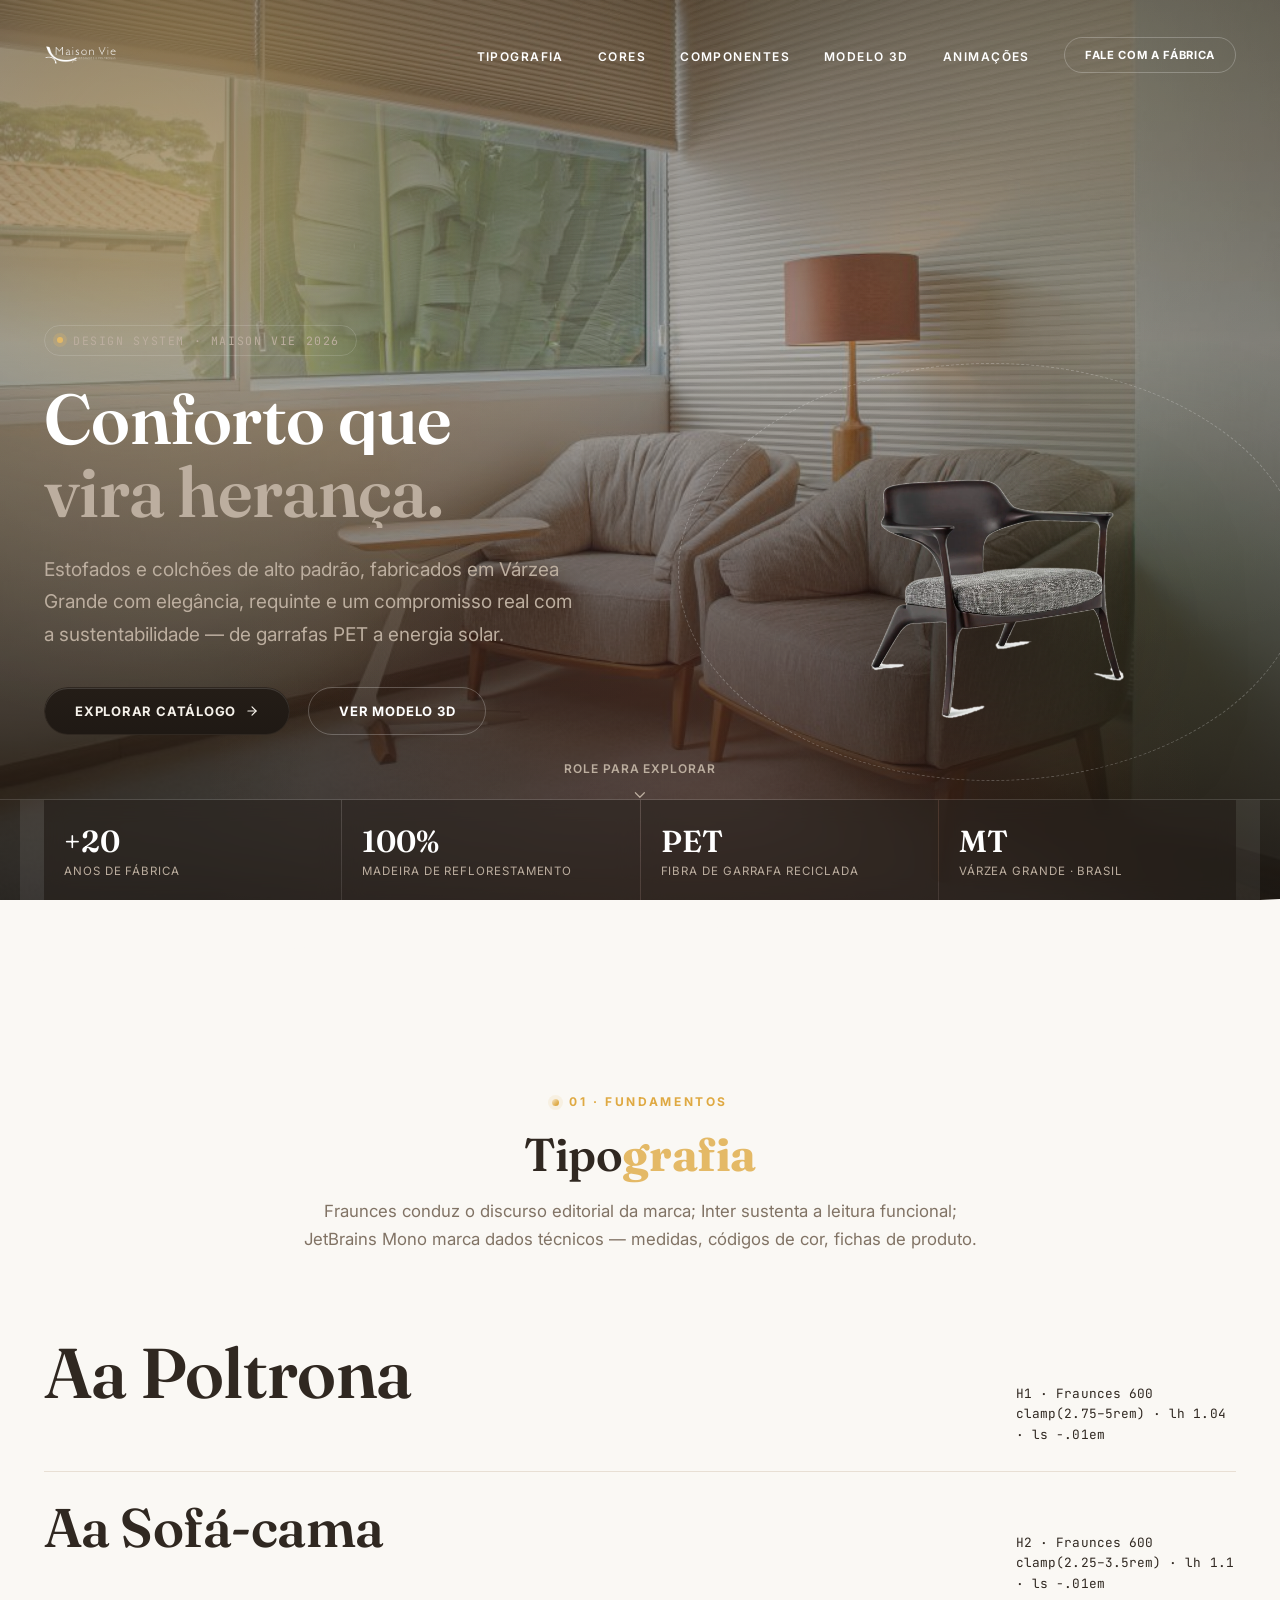
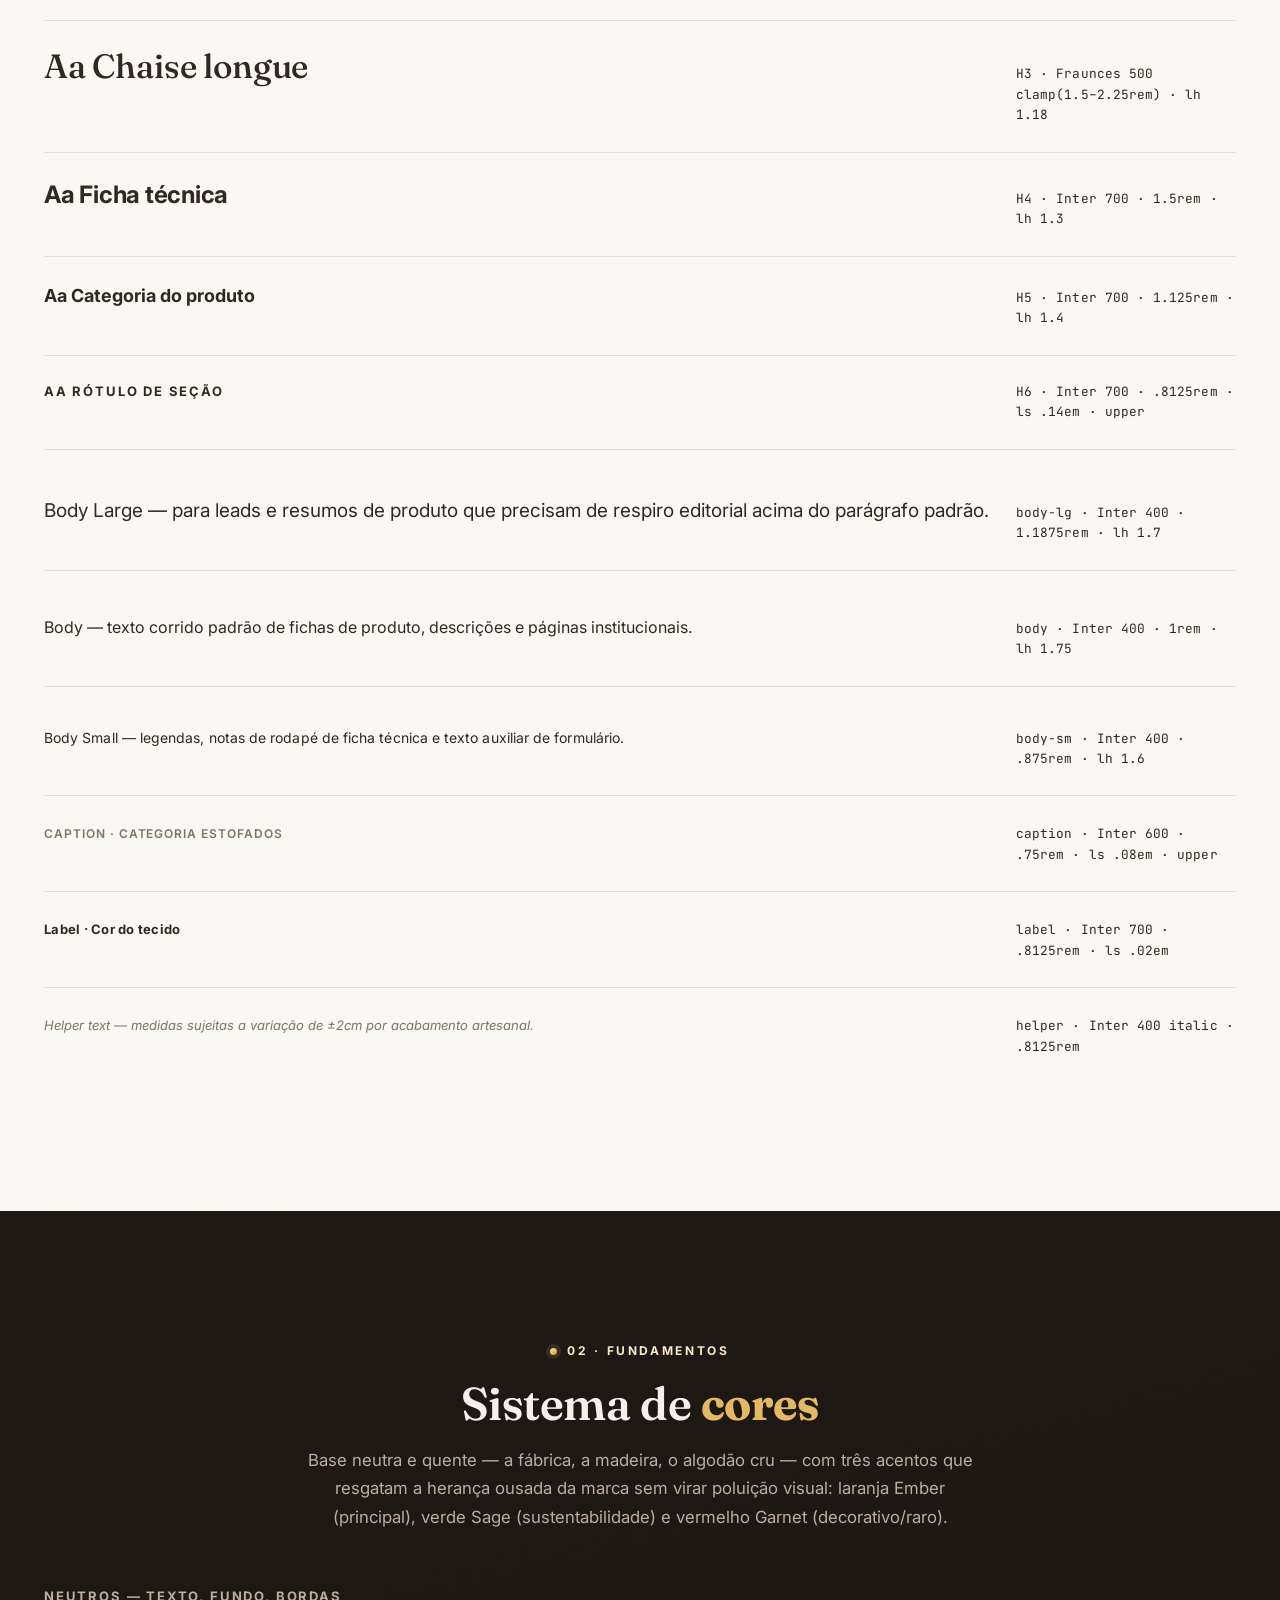
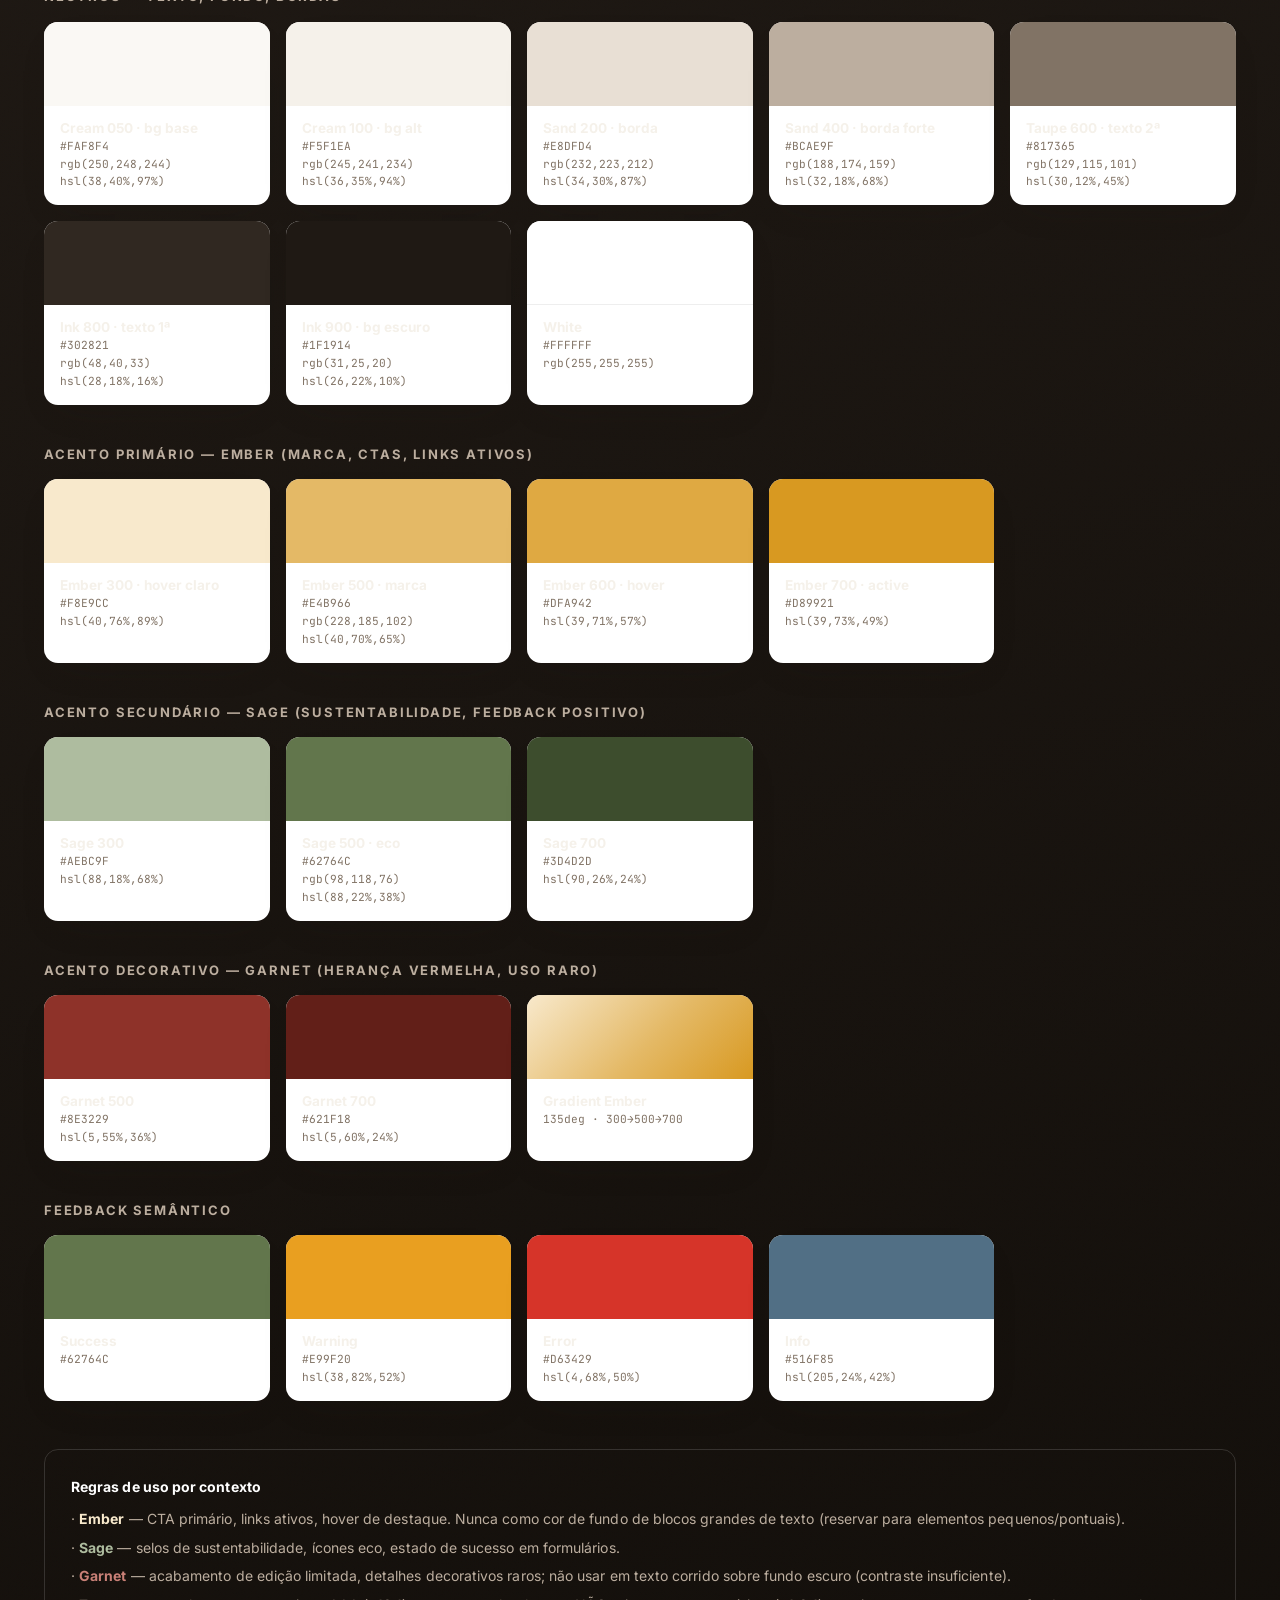
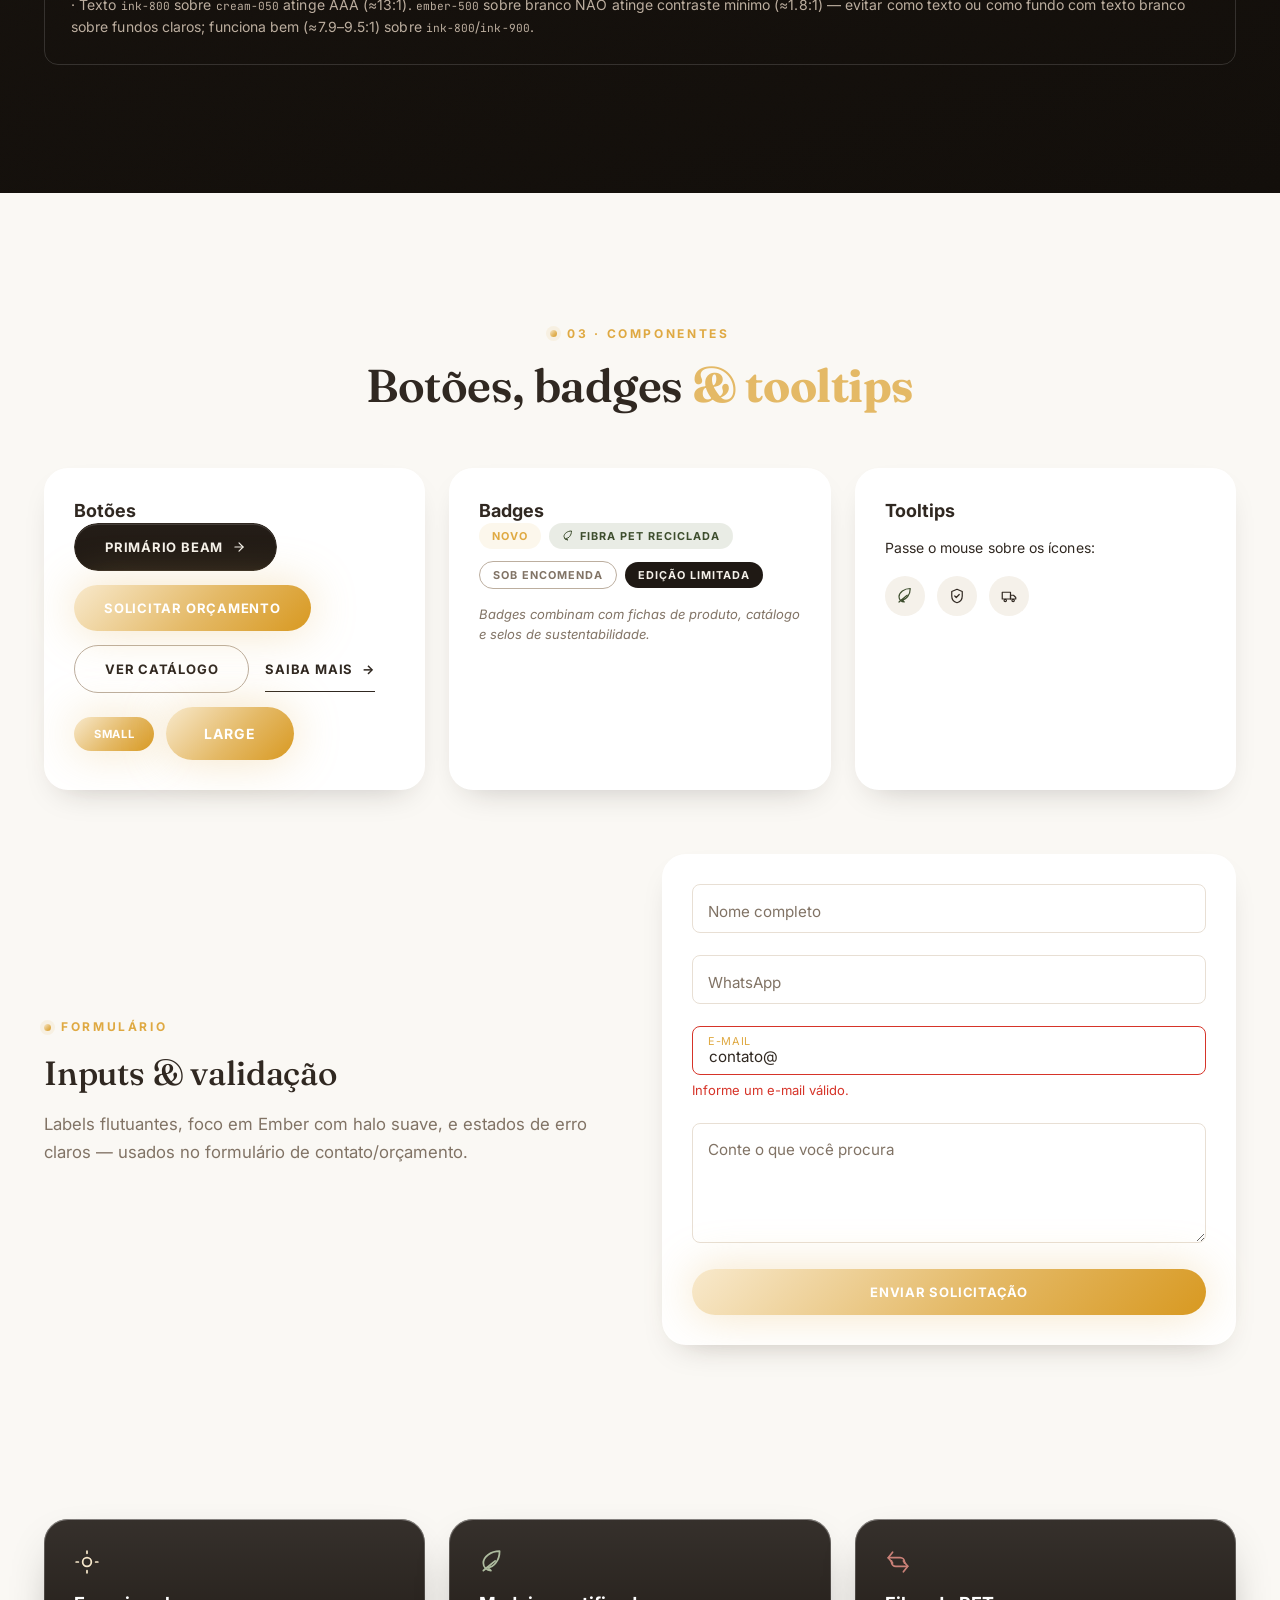
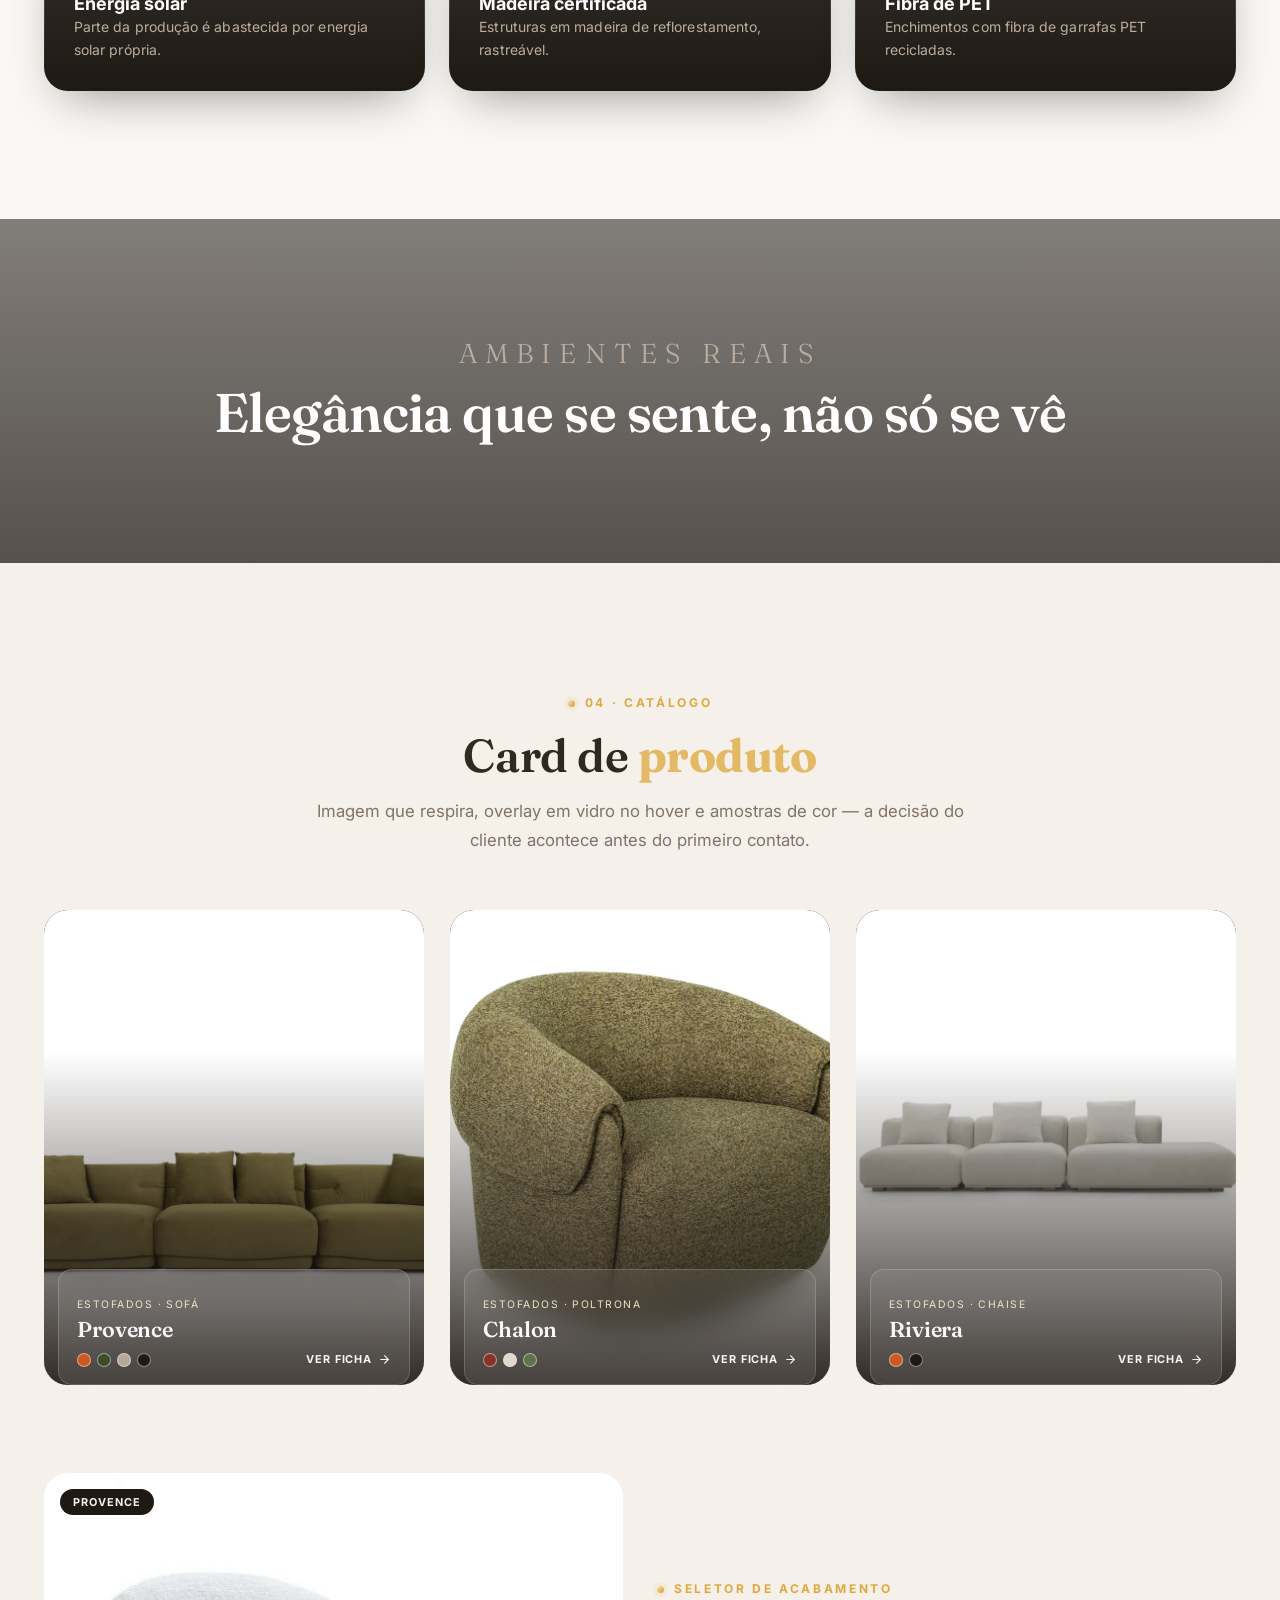
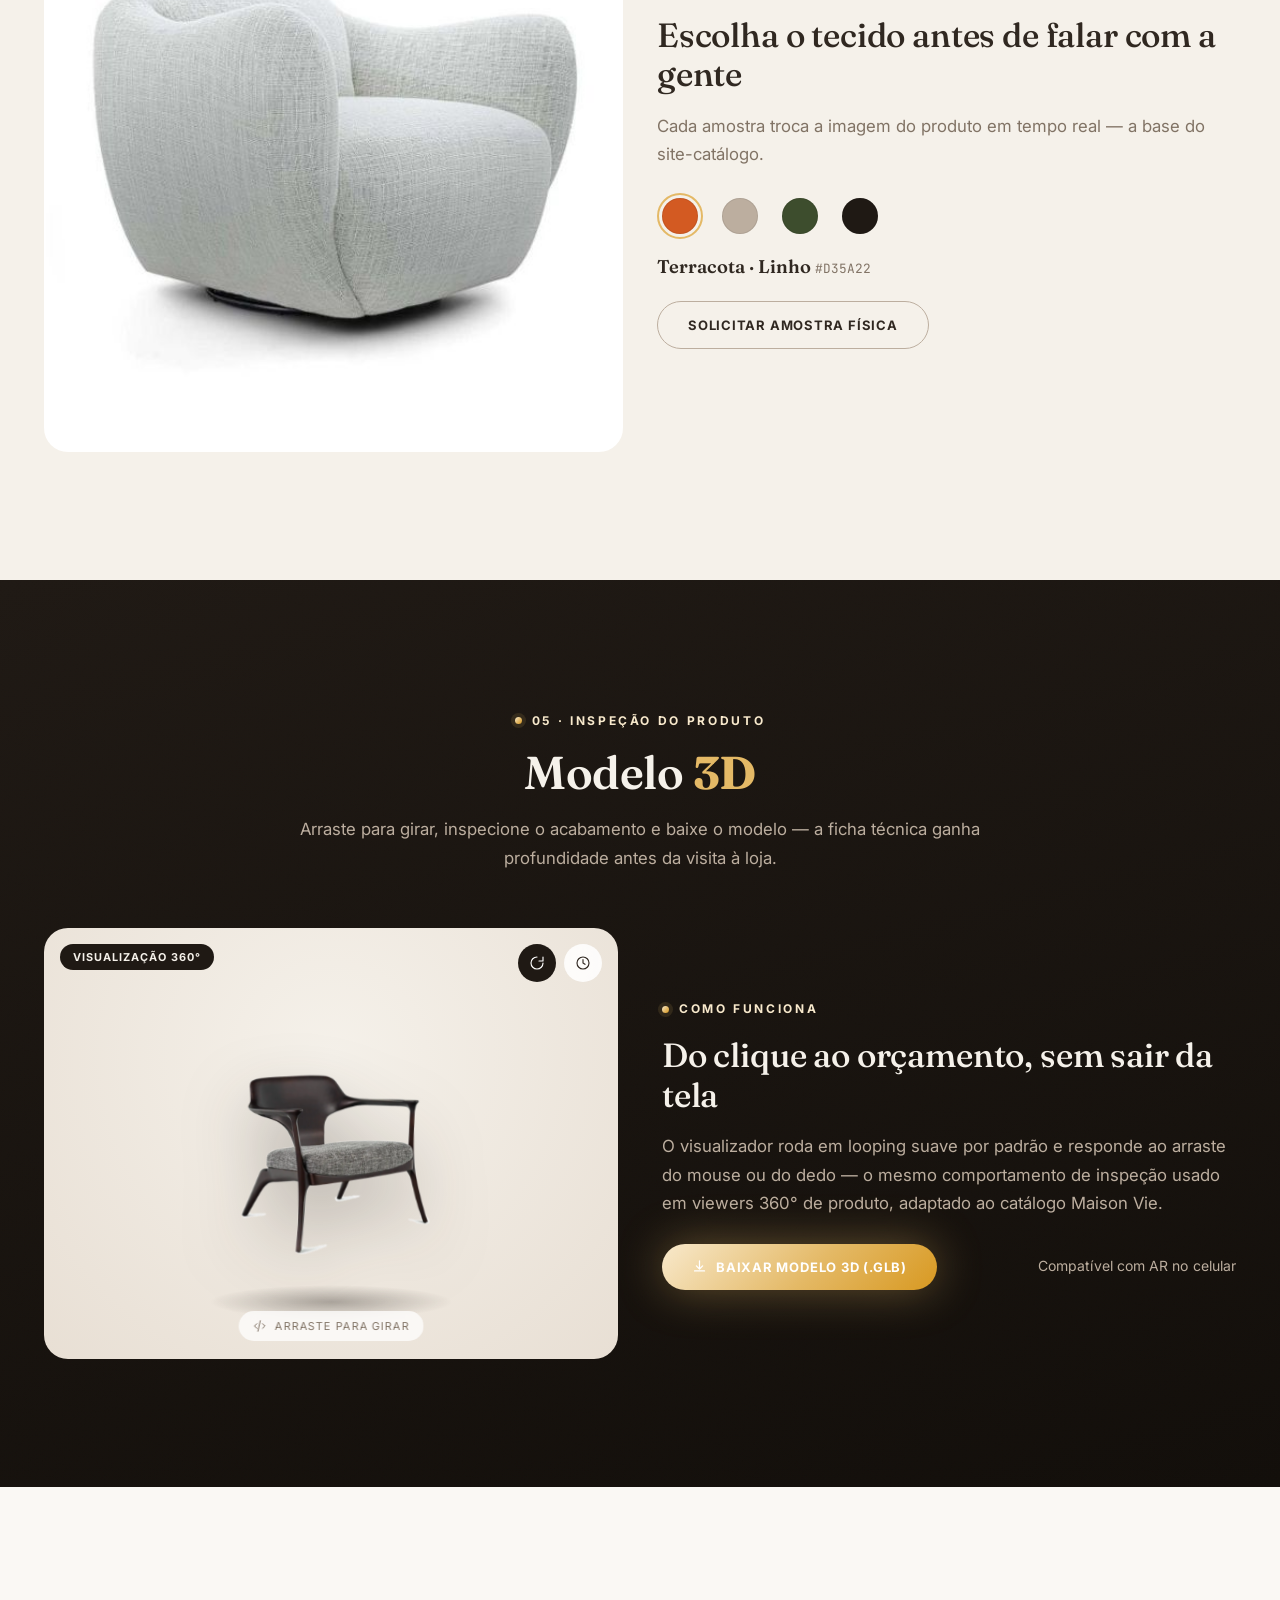
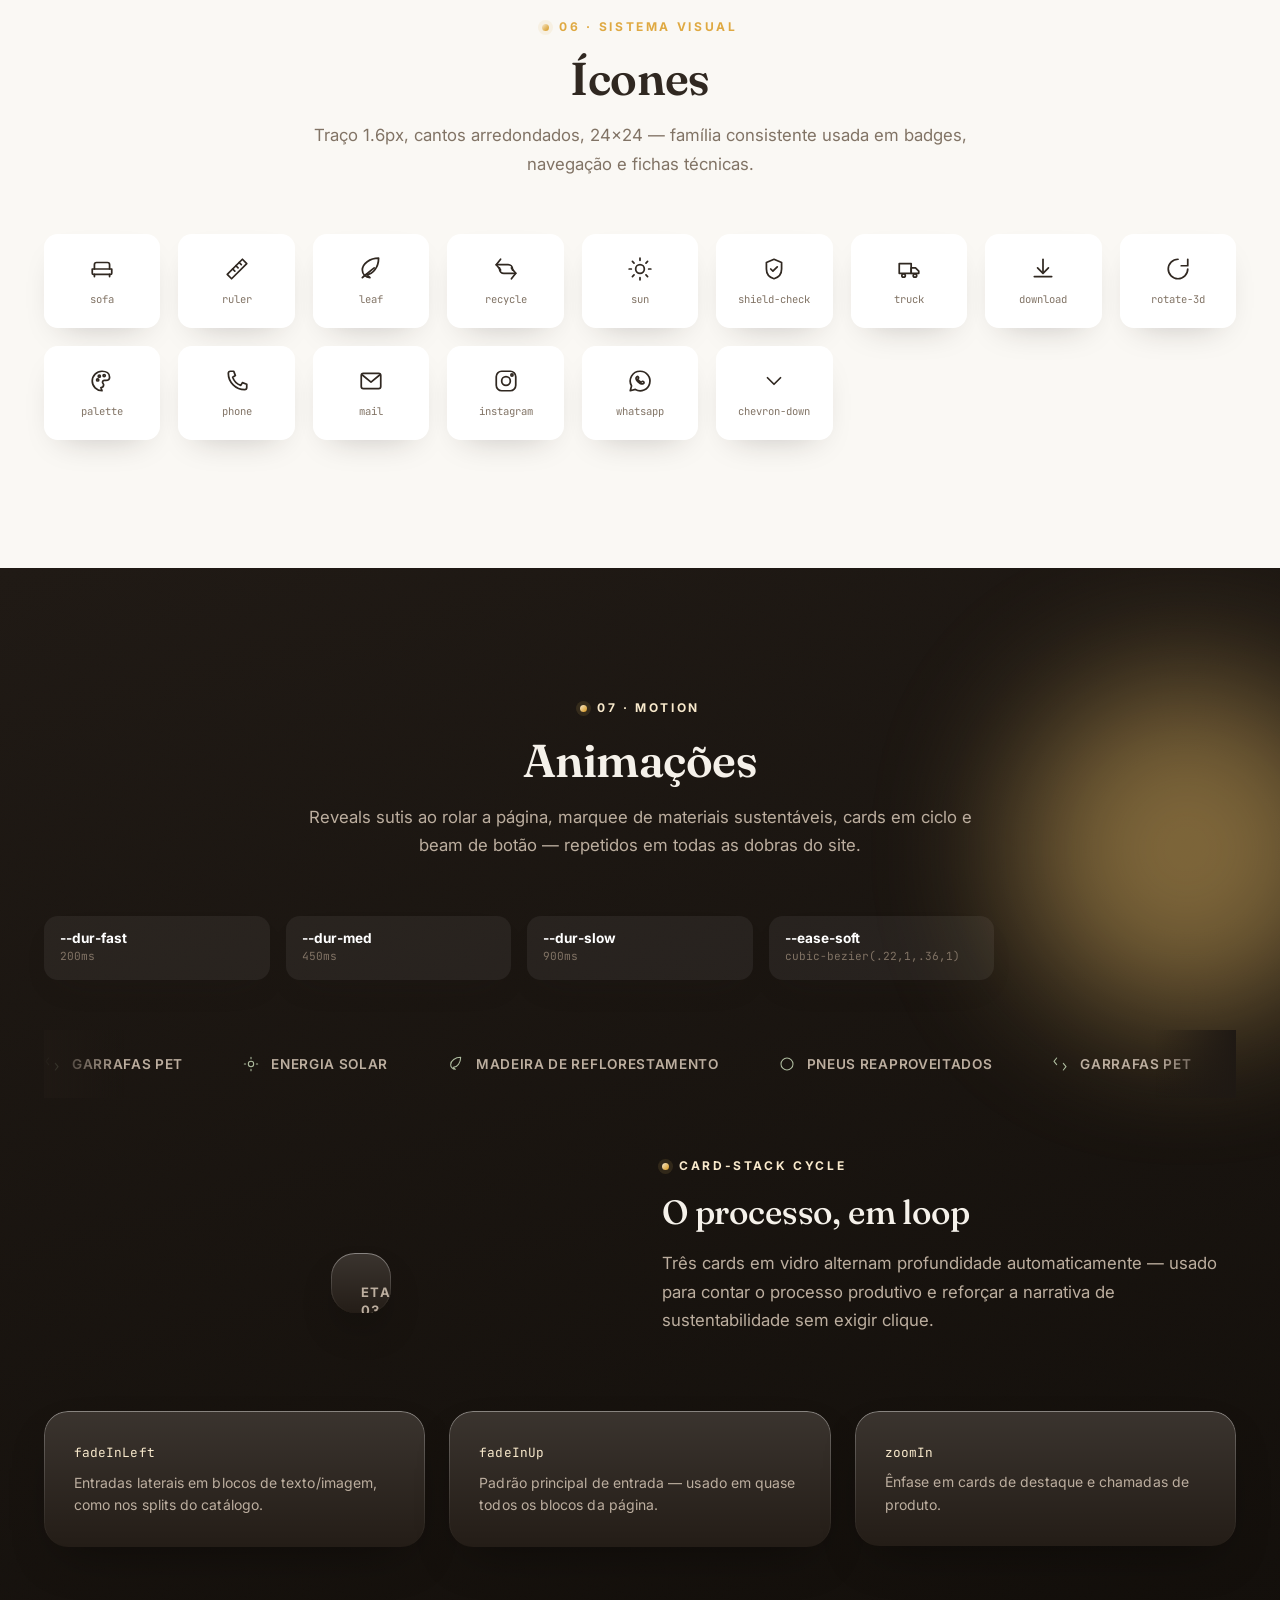
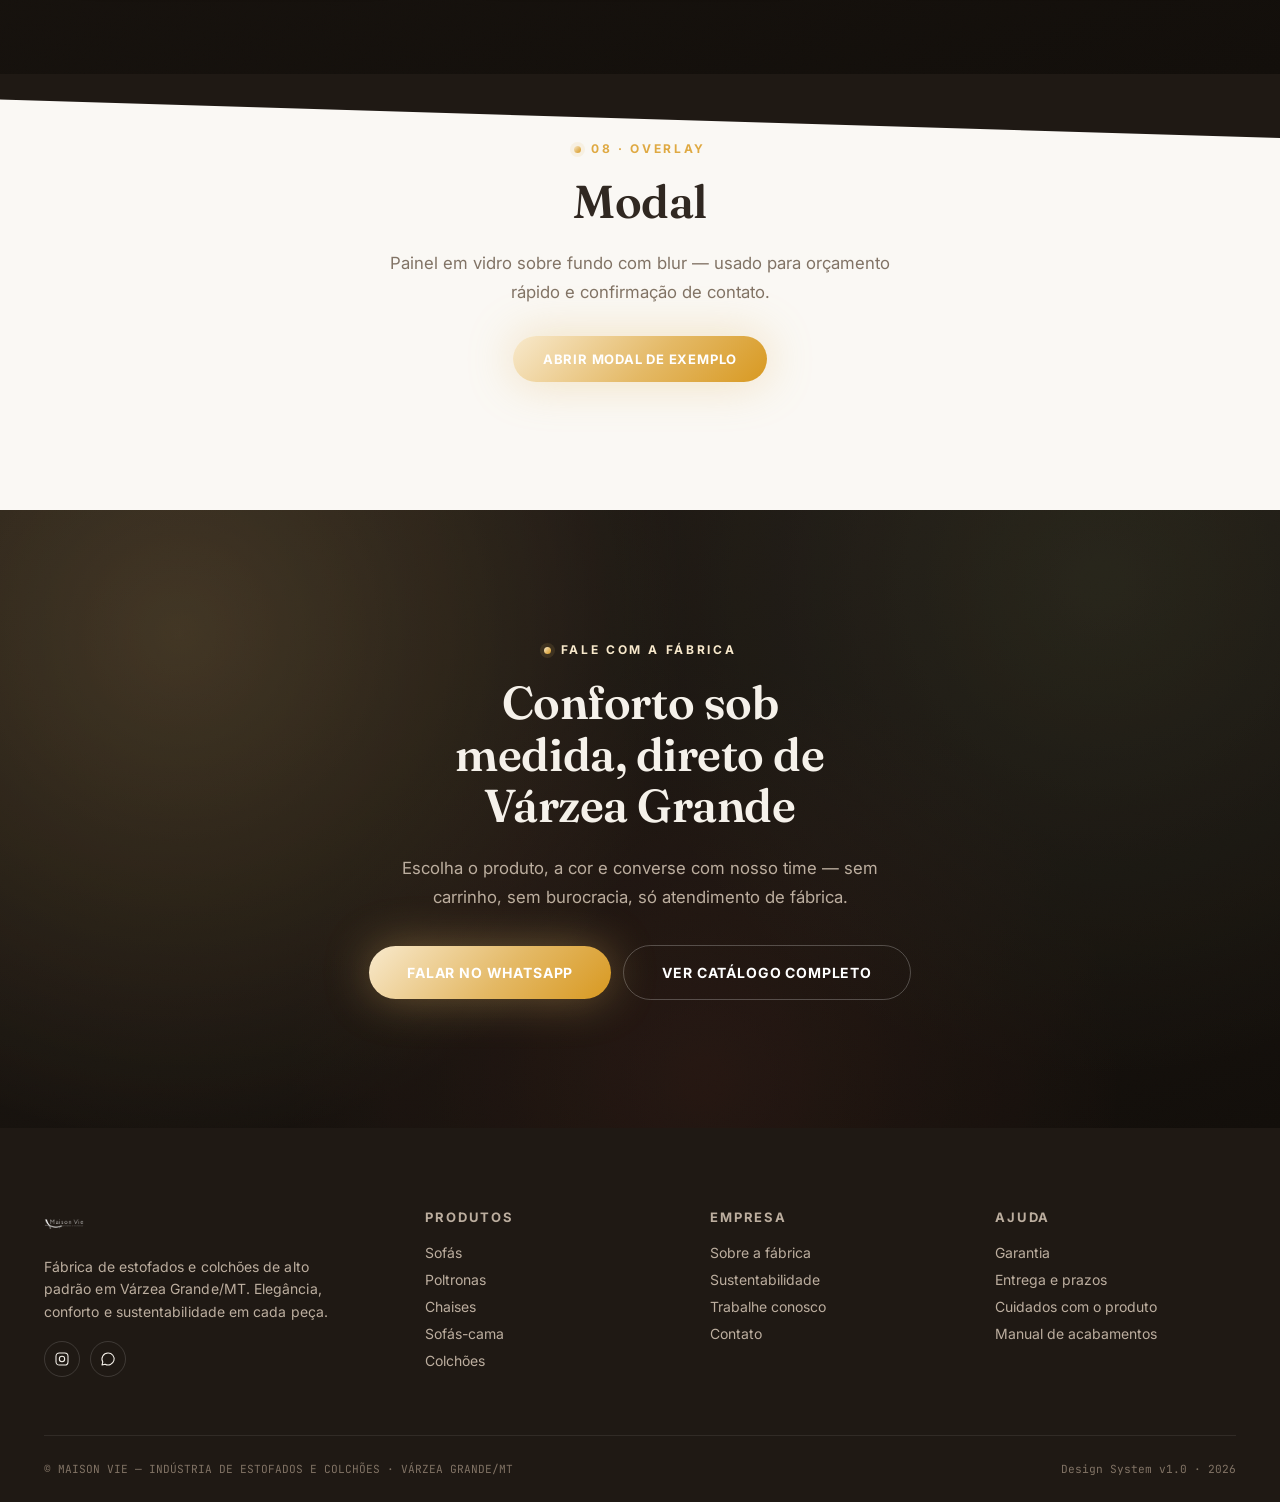
==== commit fa755c31: "Hide scroll cue on mobile, keep it on tablet/desktop "Role para explorar" só faz sentido a partir do" ====
--- a/assets/design_system.html
+++ b/assets/design_system.html
@@ -285,6 +285,7 @@
 
 .scroll-cue{position:absolute;left:50%;bottom:96px;transform:translateX(-50%);z-index:3;display:flex;flex-direction:column;align-items:center;gap:8px;color:var(--sand-400);}
 .scroll-cue .chev{animation:floatY 1.8s ease-in-out infinite;}
+@media (max-width:760px){.scroll-cue{display:none;}}
 
 /* ==========================================================================
    8. BOTÕES
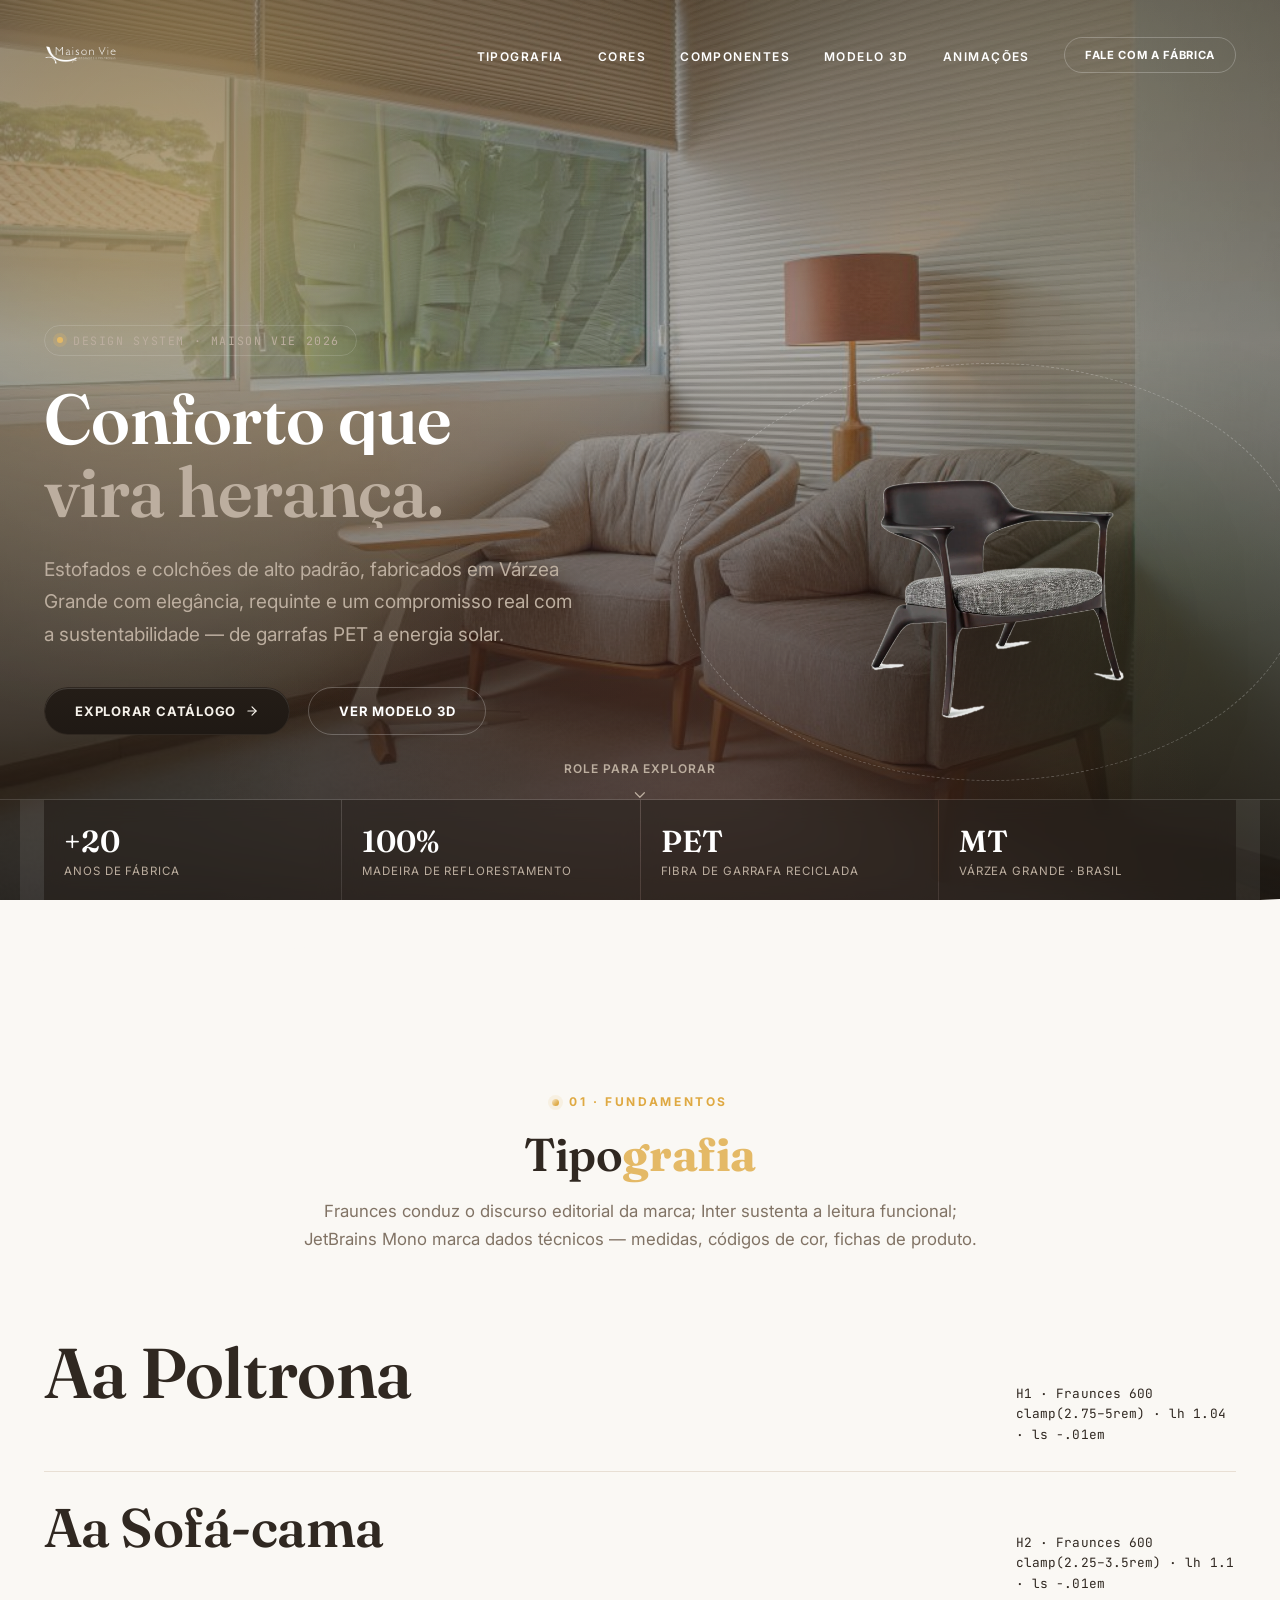
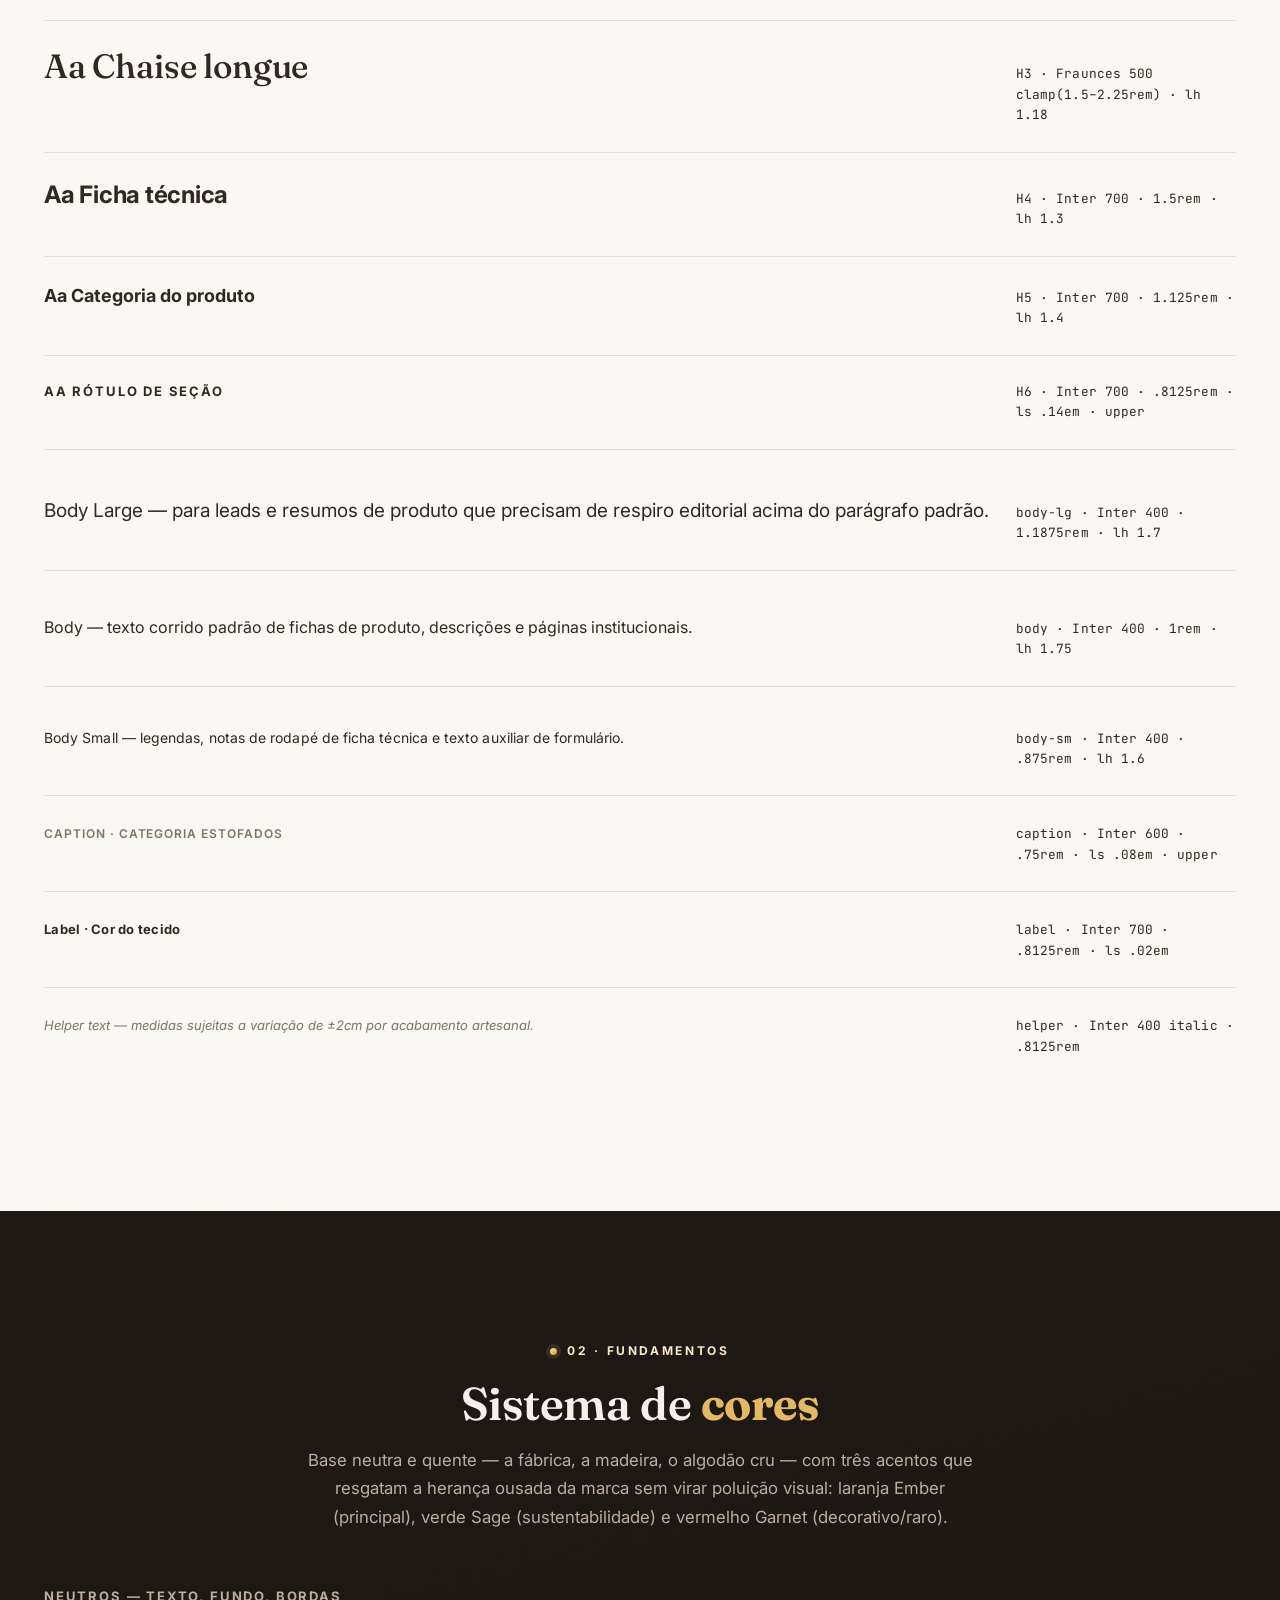
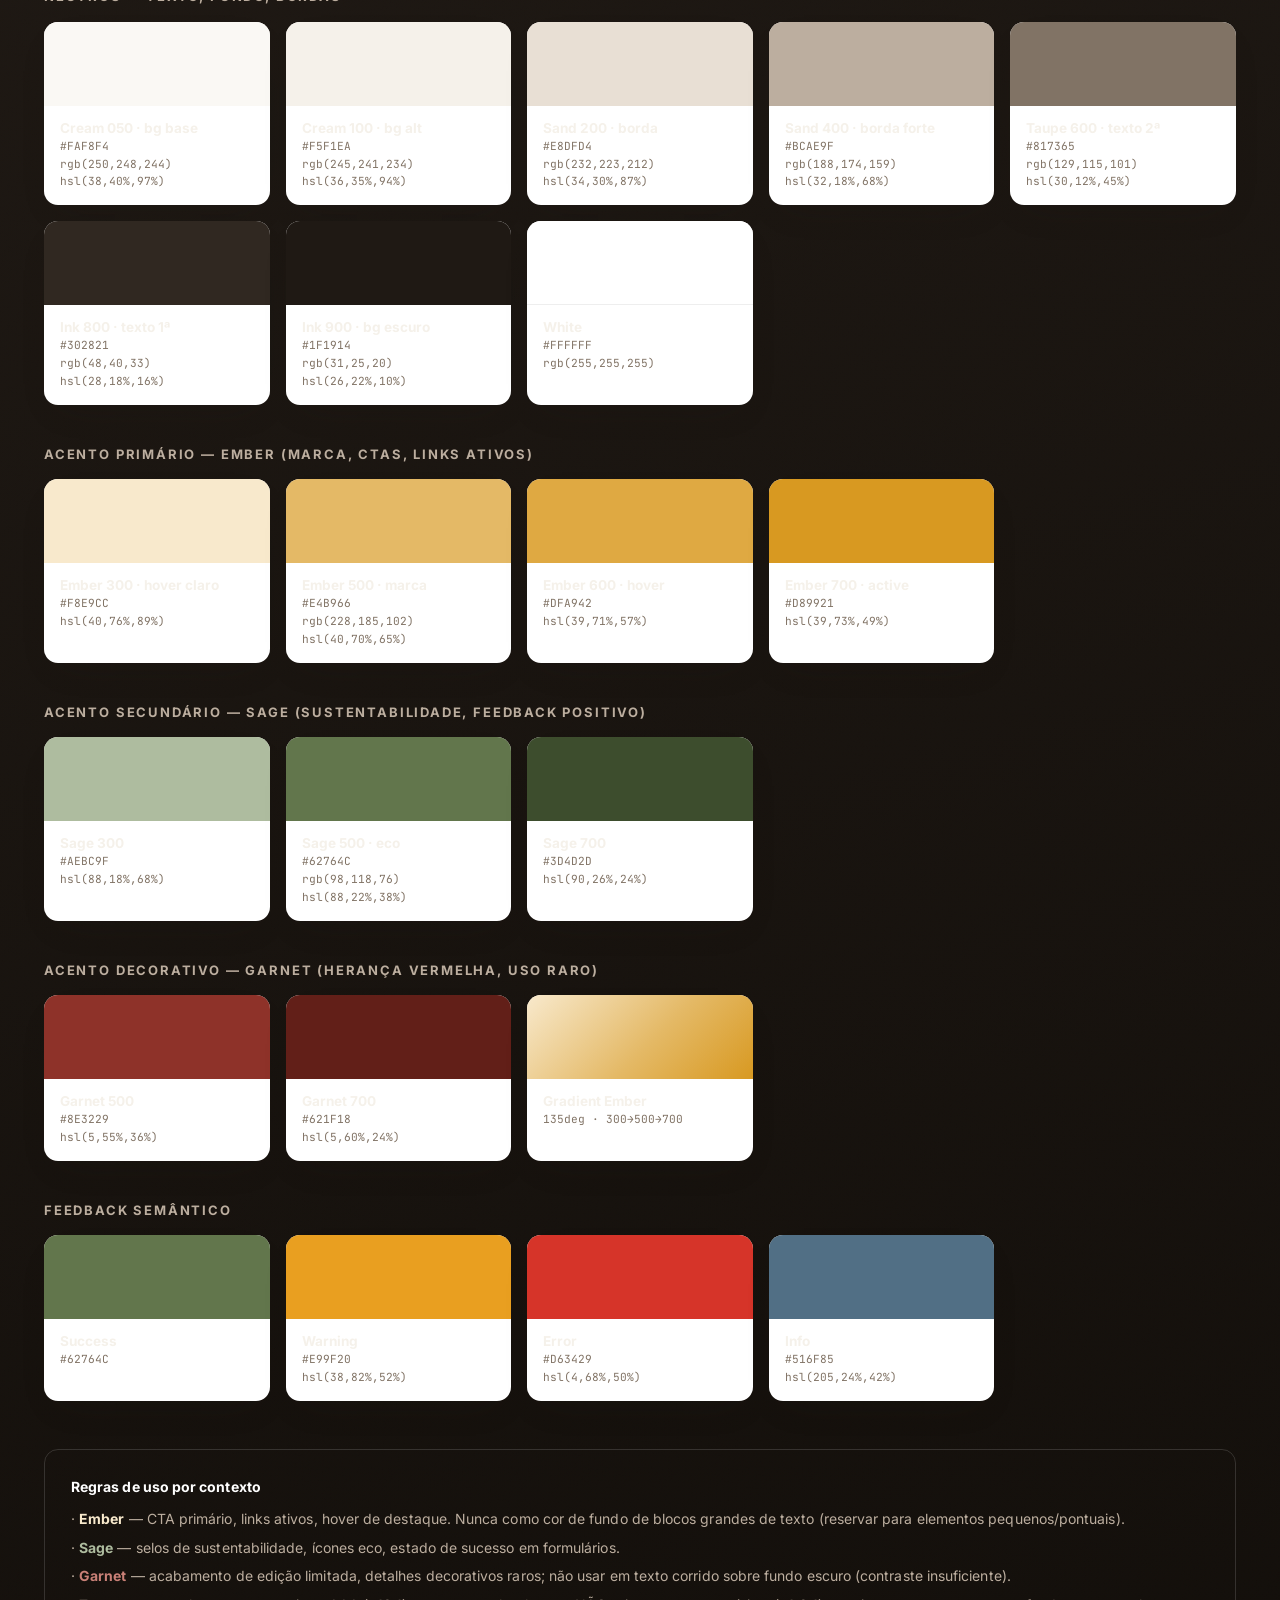
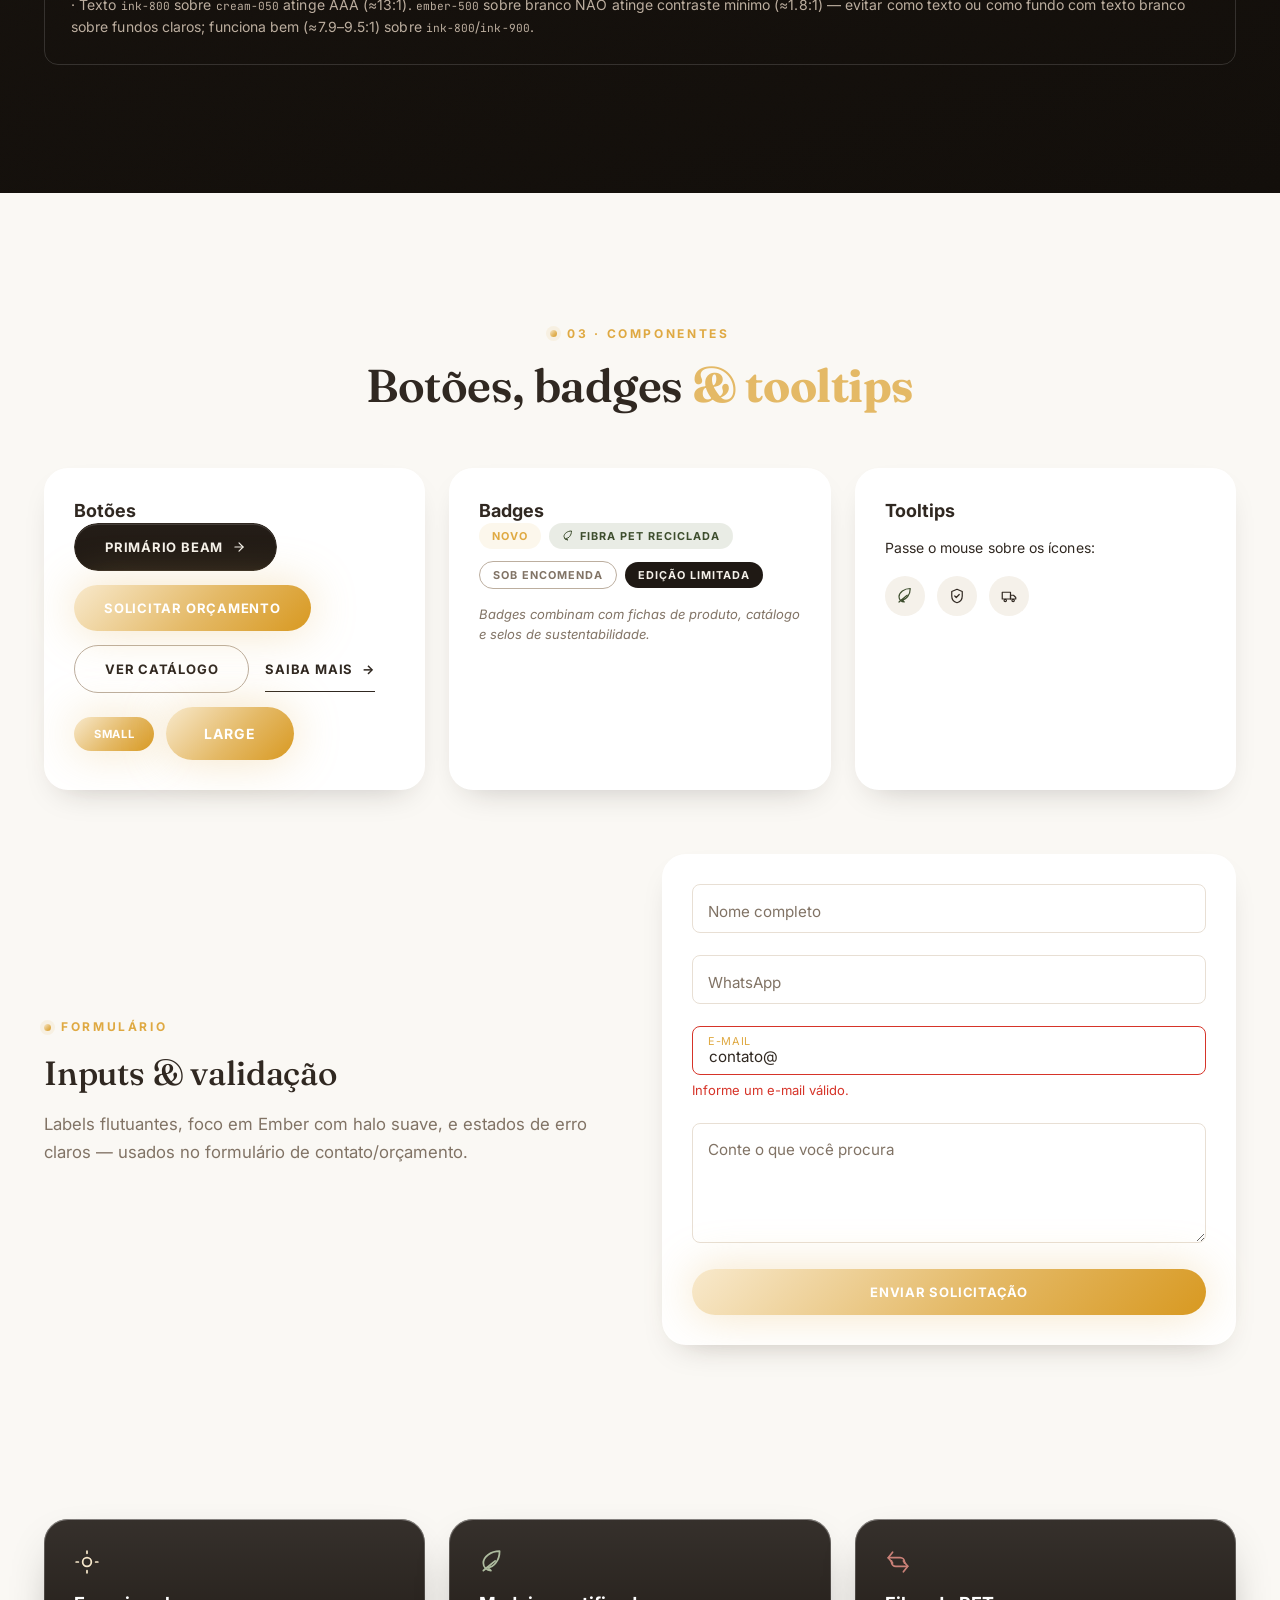
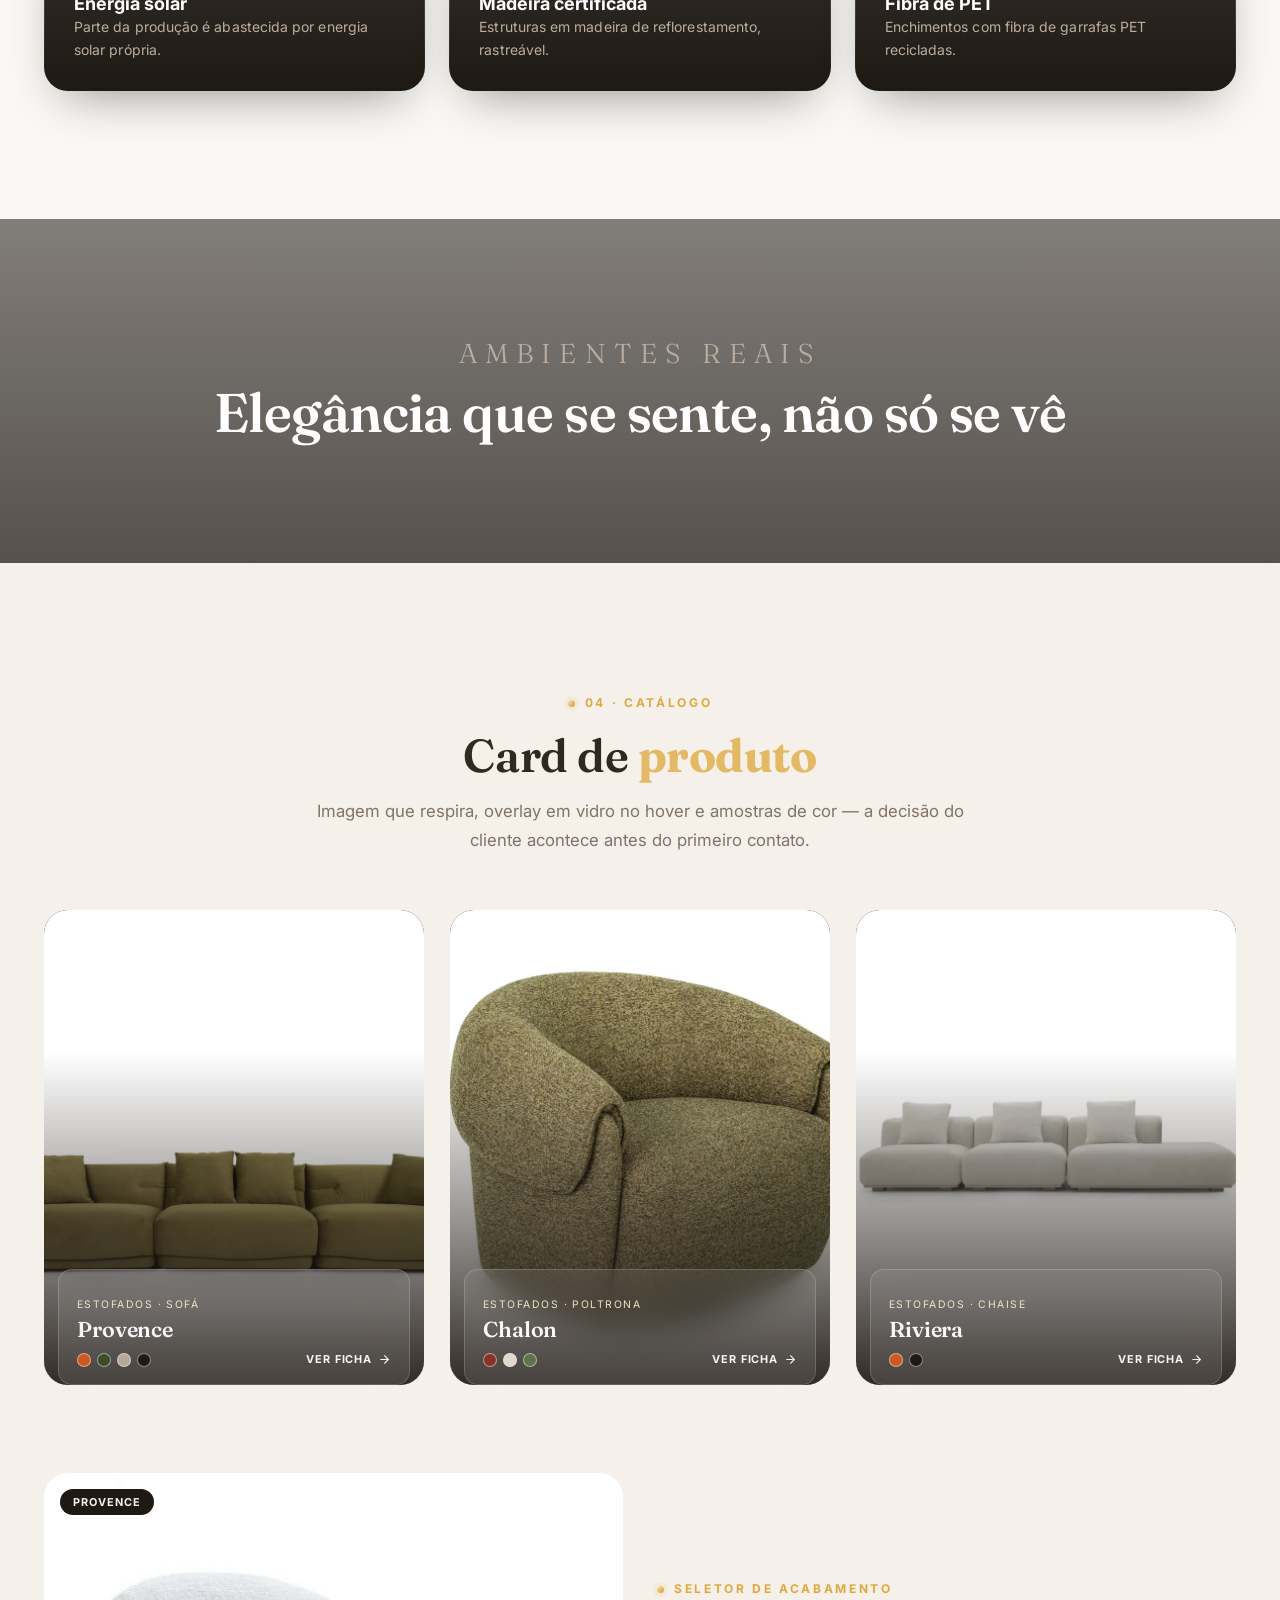
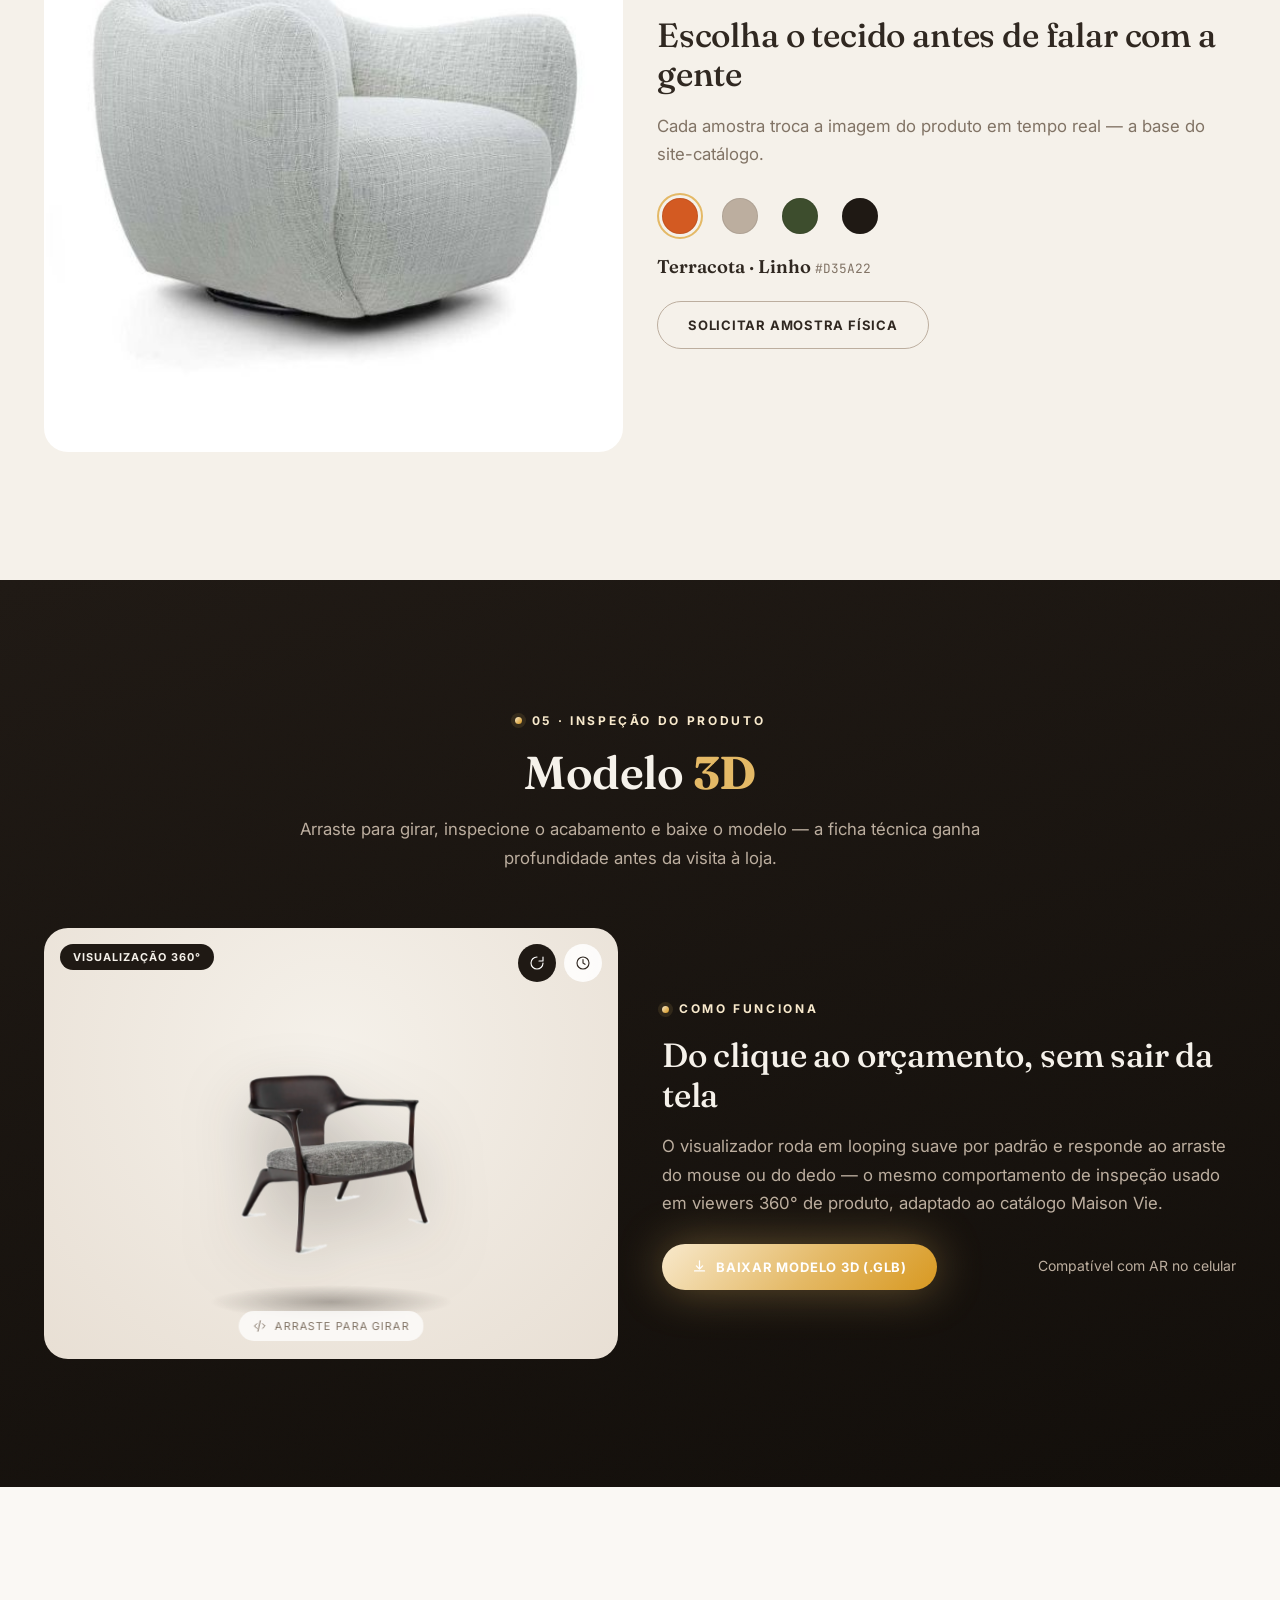
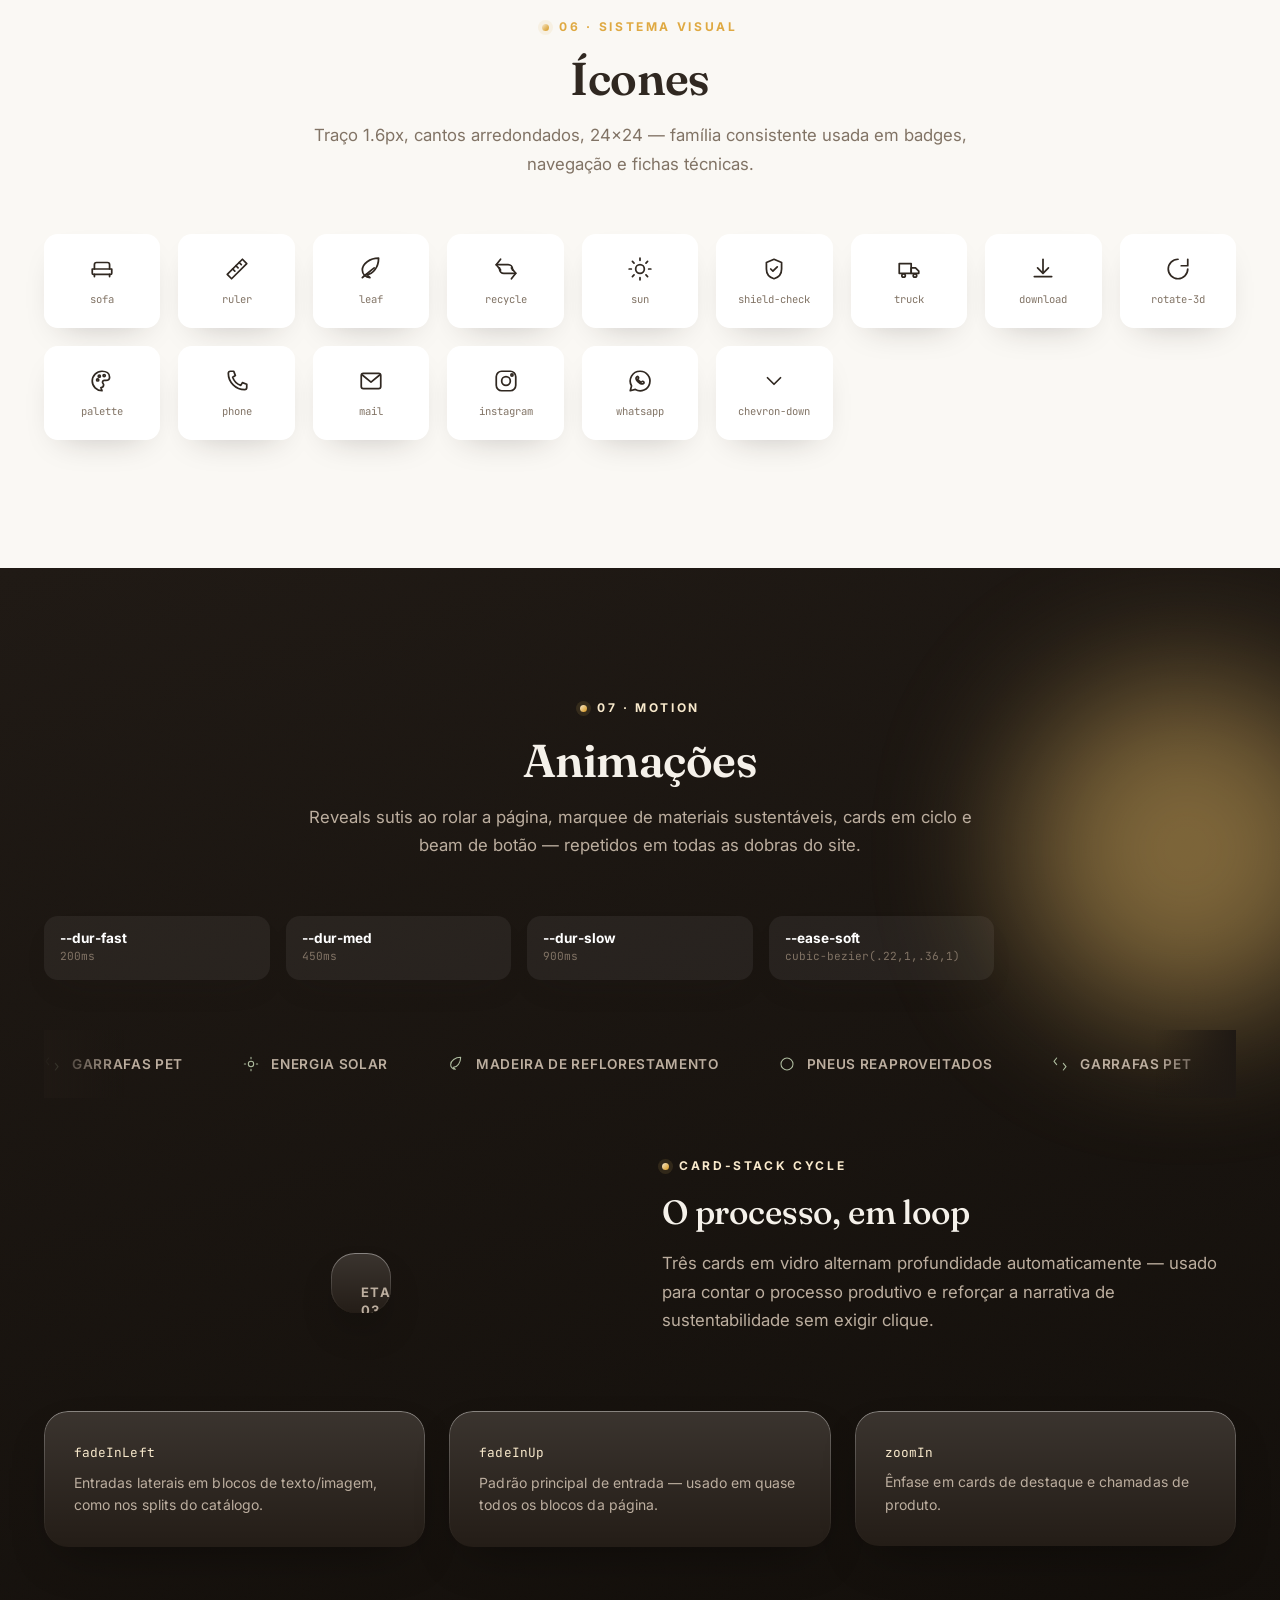
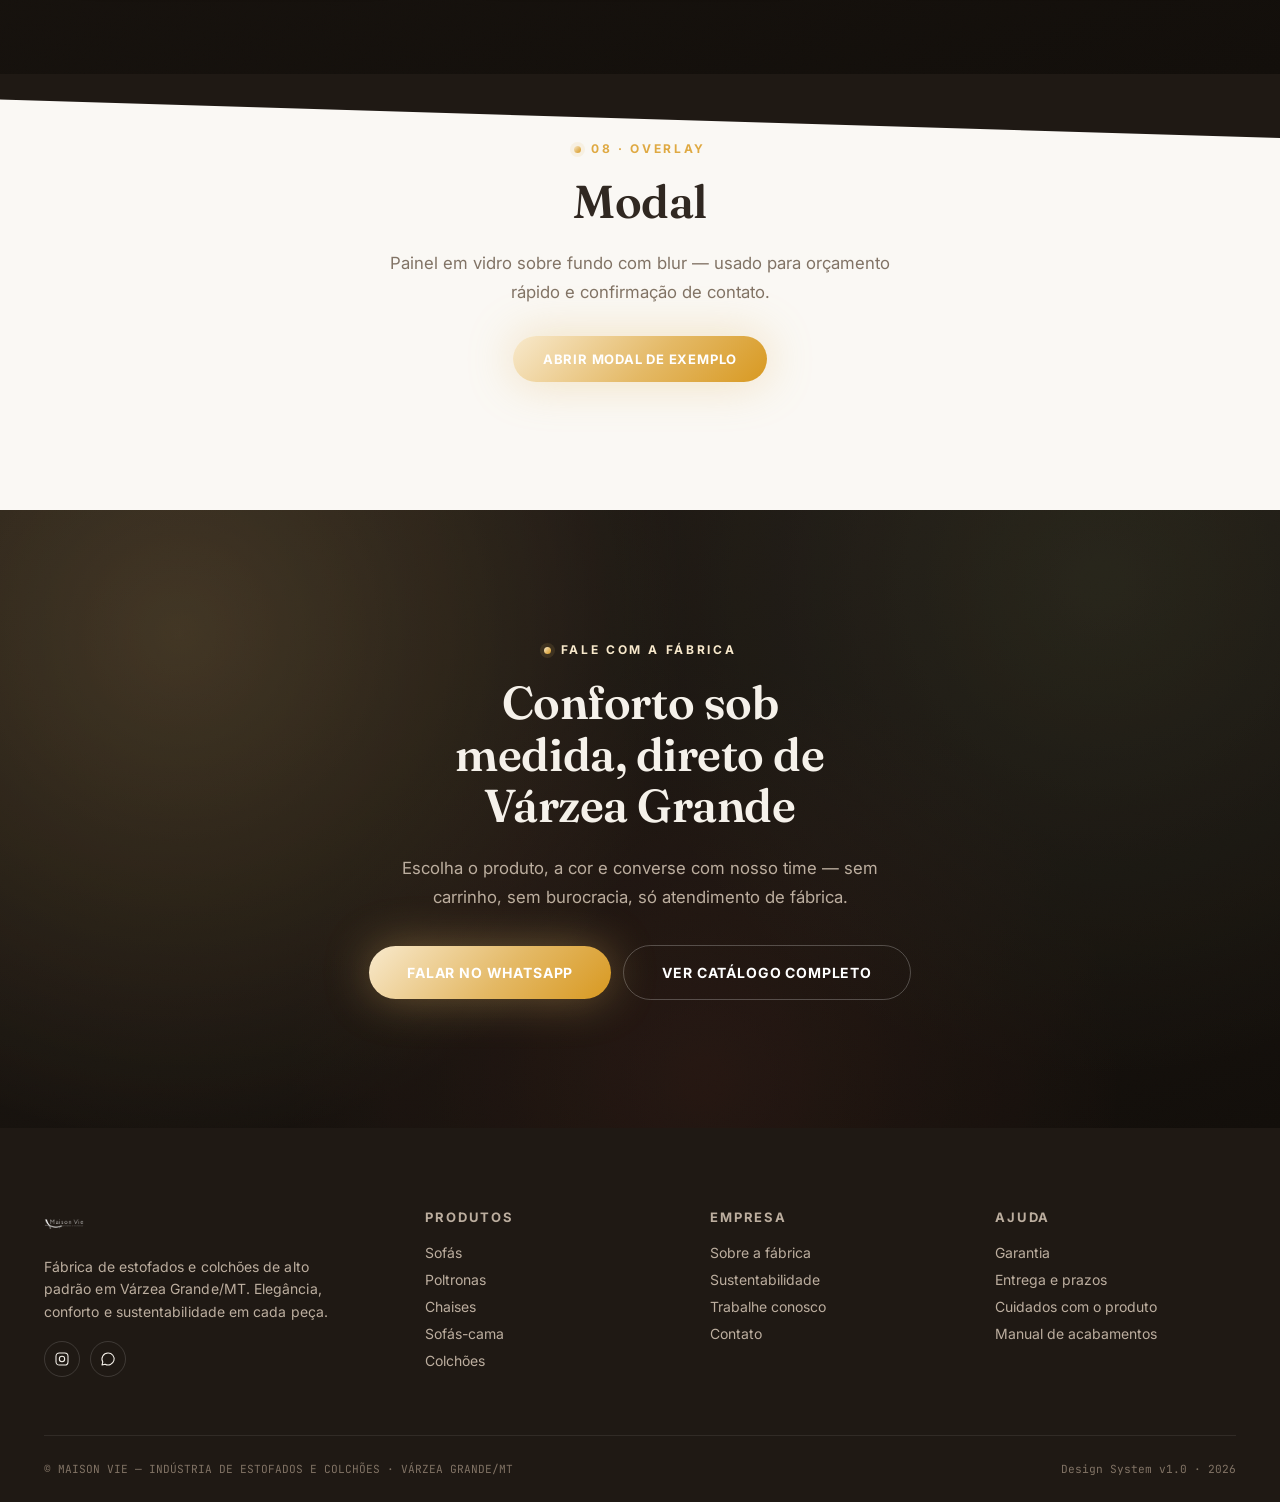
==== commit 8ddb1c1a: "Fix broken mobile menu close button and redesign the drawer O ícone do hambúrguer tinha position:sta" ====
--- a/assets/design_system.html
+++ b/assets/design_system.html
@@ -232,15 +232,40 @@
 .nav-link:focus-visible,.nav-toggle:focus-visible{outline:2px solid var(--ember-500);outline-offset:4px;border-radius:2px;}
 .nav-actions{display:flex;align-items:center;gap:18px;}
 
-.nav-toggle{display:none;flex-direction:column;gap:5px;padding:8px;}
-.nav-toggle span{width:22px;height:2px;background:var(--white);transition:transform var(--dur-fast) ease,opacity var(--dur-fast) ease,background var(--dur-fast) ease;}
+/* toggle: position:relative + z-index garantem que o ícone continue clicável
+   e visível por cima do painel do menu (antes ficava "static", coberto pelo
+   .nav-list ao abrir — por isso não dava para fechar); as barras viram um "X". */
+.nav-toggle{display:none;flex-direction:column;justify-content:center;gap:5px;width:38px;height:32px;padding:0;position:relative;z-index:3;}
+.nav-toggle span{width:22px;height:2px;background:var(--white);transition:transform var(--dur-fast) var(--ease-out),opacity var(--dur-fast) ease,background var(--dur-fast) ease;}
 .site-header--fixed .nav-toggle span{background:var(--ink-800);}
+/* com o painel aberto o fundo atrás do ícone é sempre o ink-900 do menu,
+   então o traço precisa ficar claro mesmo com o header no estado "fixed" */
+.site-header--fixed .nav-toggle.is-active span{background:var(--white);}
+.nav-toggle.is-active span:nth-child(1){transform:translateY(7px) rotate(45deg);}
+.nav-toggle.is-active span:nth-child(2){opacity:0;}
+.nav-toggle.is-active span:nth-child(3){transform:translateY(-7px) rotate(-45deg);}
+
+/* véu escuro atrás do painel: dá profundidade, sinaliza estado modal e
+   fecha o menu ao tocar fora dele */
+.nav-backdrop{position:fixed;inset:0;z-index:1;background:rgba(15,12,9,.55);opacity:0;pointer-events:none;transition:opacity var(--dur-med) var(--ease-soft);}
+.nav-backdrop.is-open{opacity:1;pointer-events:auto;}
+@media (min-width:961px){.nav-backdrop{display:none;}}
 
 @media (max-width:960px){
-  .nav-list{position:fixed;top:0;right:-300px;height:100vh;width:280px;background:var(--ink-900);flex-direction:column;align-items:flex-start;justify-content:center;gap:26px;padding:40px;transition:right var(--dur-med) var(--ease-soft);box-shadow:-10px 0 40px rgba(0,0,0,.3);}
+  .nav-list{position:fixed;top:0;right:-320px;height:100vh;width:300px;max-width:86vw;overflow-y:auto;z-index:2;background:var(--ink-900);flex-direction:column;align-items:stretch;justify-content:center;gap:4px;padding:100px 32px 40px;transition:right var(--dur-med) var(--ease-soft);box-shadow:-10px 0 40px rgba(0,0,0,.3);}
   .nav-list.is-open{right:0;}
-  .nav-list .nav-link{color:var(--cream-100);}
-  .nav-actions{display:none;}
+  .nav-list li{opacity:0;transform:translateX(18px);transition:opacity var(--dur-med) var(--ease-soft),transform var(--dur-med) var(--ease-soft);}
+  .nav-list.is-open li{opacity:1;transform:translateX(0);}
+  .nav-list.is-open li:nth-child(1){transition-delay:.08s;}
+  .nav-list.is-open li:nth-child(2){transition-delay:.14s;}
+  .nav-list.is-open li:nth-child(3){transition-delay:.2s;}
+  .nav-list.is-open li:nth-child(4){transition-delay:.26s;}
+  .nav-list.is-open li:nth-child(5){transition-delay:.32s;}
+  .nav-list.is-open li:nth-child(6){transition-delay:.38s;}
+  .nav-list .nav-link{display:block;color:var(--cream-100);font-size:.95rem;letter-spacing:.1em;padding:16px 0;border-bottom:1px solid var(--white-08);}
+  .nav-list .nav-link::after{display:none;}
+  .nav-actions{display:block;width:100%;gap:0;margin-top:20px;}
+  .nav-actions .nav-cta{width:100%;justify-content:center;padding:16px 24px;}
   .nav-toggle{display:flex;}
 }
 
@@ -515,6 +540,7 @@
      NAVBAR
      ========================================================================== -->
 <header class="site-header" id="siteHeader">
+  <div class="nav-backdrop" id="navBackdrop"></div>
   <div class="container">
     <a class="site-header__logo" href="#topo" aria-label="Maison Vie">
       <img class="logo-main" src="img/logo-maisonvie-white.png" alt="Maison Vie"/>
